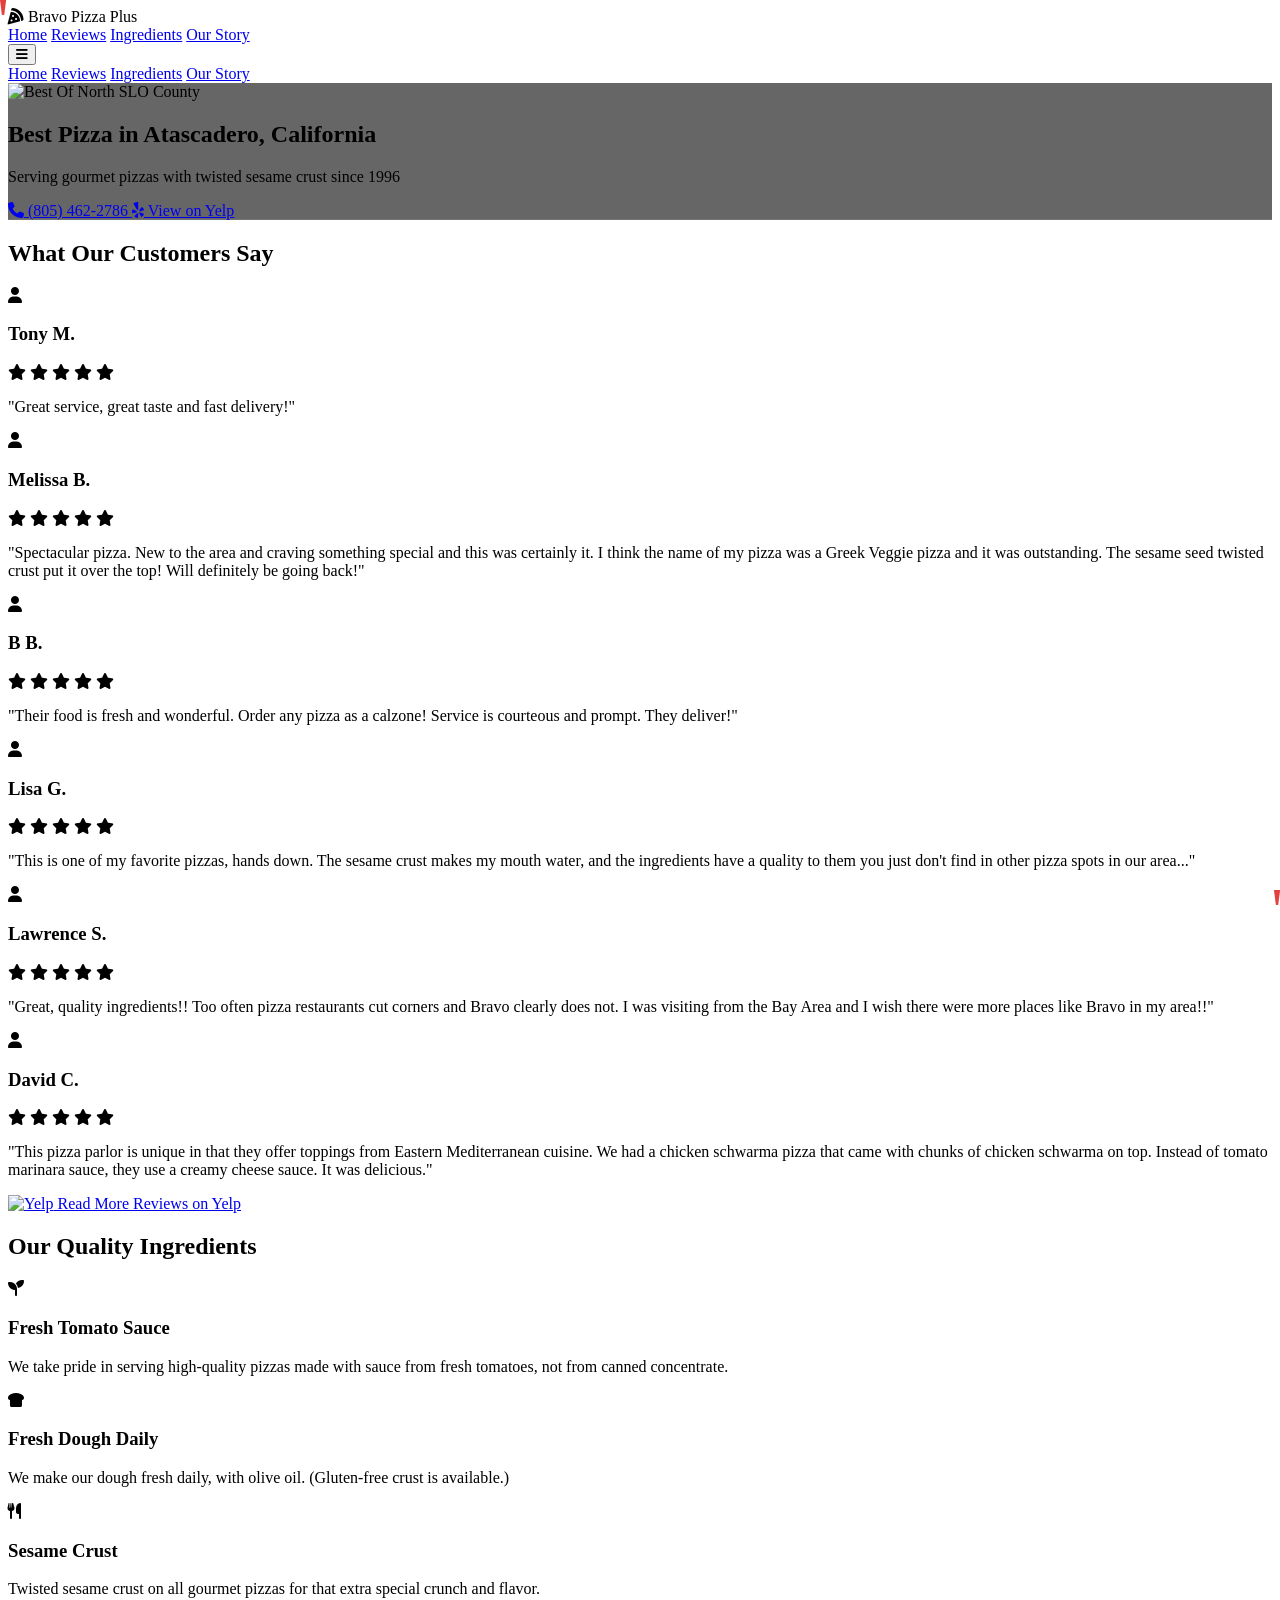
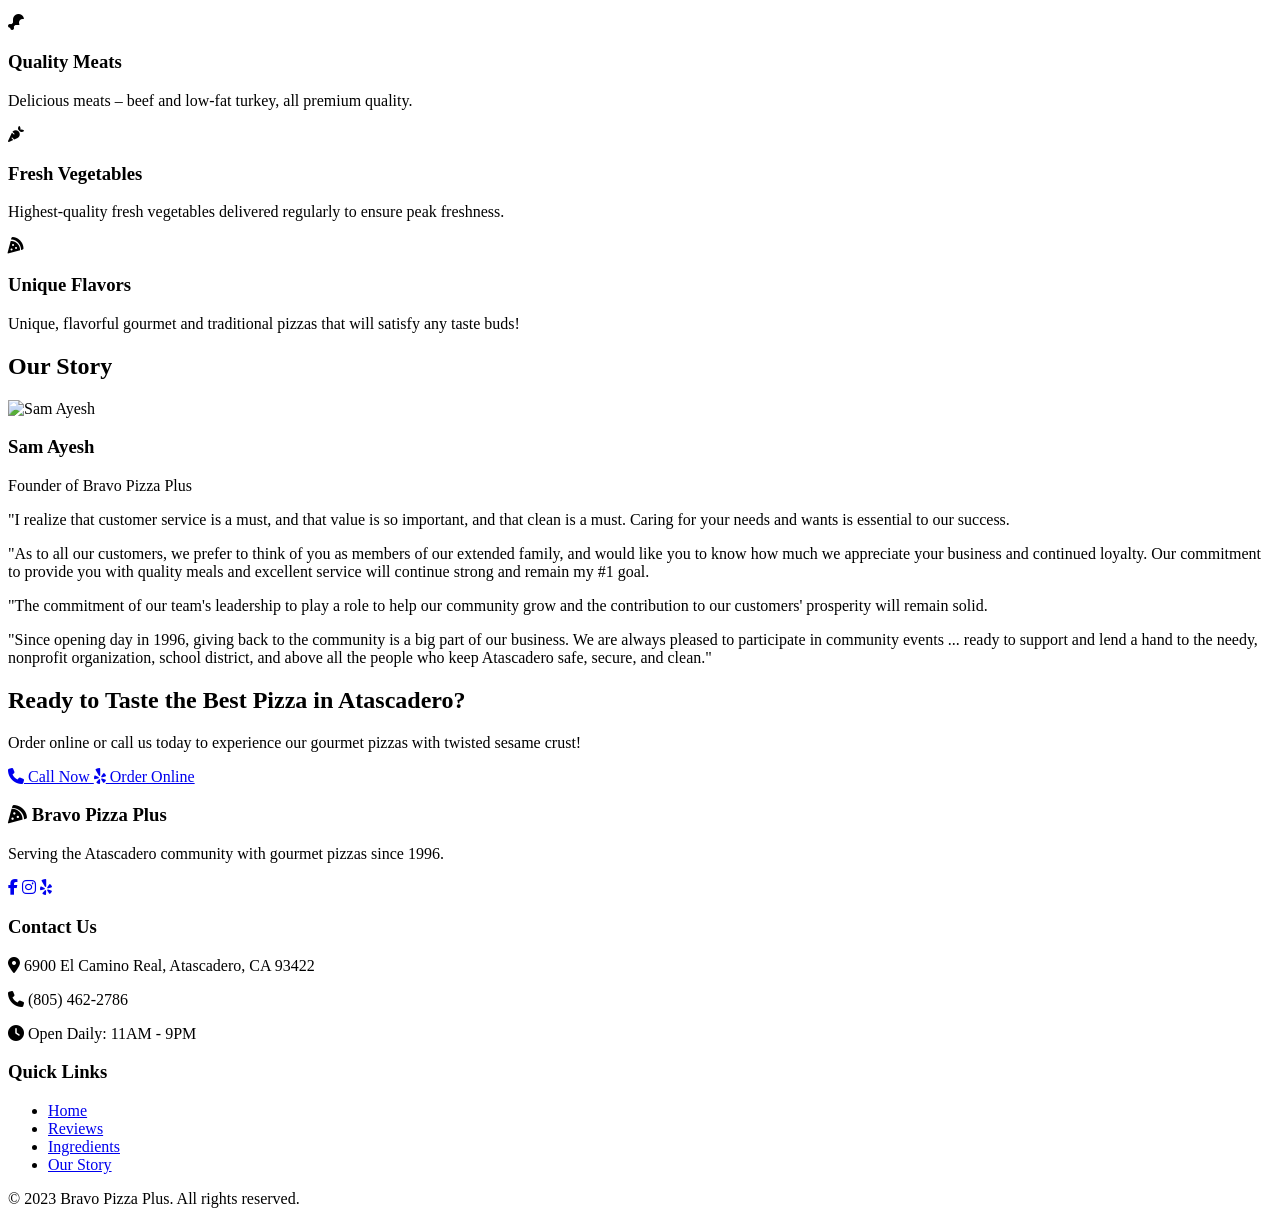
==== index.html @ ff6835bb "initial index.html" ====
<!DOCTYPE html>
<html lang="en">
<head>
  <meta charset="UTF-8">
  <meta name="viewport" content="width=device-width, initial-scale=1.0">
  <title>Bravo Pizza Plus - Best Pizza in Atascadero, CA</title>
  <script src="https://cdn.tailwindcss.com"></script>
  <link rel="stylesheet" href="https://cdnjs.cloudflare.com/ajax/libs/font-awesome/6.4.0/css/all.min.css">
  <style>
    .hero-section {
      background: linear-gradient(rgba(0, 0, 0, 0.6), rgba(0, 0, 0, 0.6)), url('https://images.unsplash.com/photo-1565299624946-b28f40a0ae38?ixlib=rb-4.0.3&ixid=M3wxMjA3fDB8MHxwaG90by1wYWdlfHx8fGVufDB8fHx8fA%3D%3D&auto=format&fit=crop&w=1681&q=80');
      background-size: cover;
      background-position: center;
    }

    .review-card:hover {
      transform: translateY(-5px);
      box-shadow: 0 10px 25px rgba(0, 0, 0, 0.1);
    }

    .ingredient-icon {
      transition: all 0.3s ease;
    }

    .ingredient-icon:hover {
      transform: scale(1.1);
    }

    .founder-quote::before {
      content: '"';
      font-size: 4rem;
      color: #e53e3e;
      position: absolute;
      left: -1rem;
      top: -1rem;
    }

    .founder-quote::after {
      content: '"';
      font-size: 4rem;
      color: #e53e3e;
      position: absolute;
      right: -1rem;
      bottom: -3rem;
    }
  </style>
</head>
<body class="font-sans bg-gray-50">
<!-- Navigation -->
<nav class="bg-red-600 text-white shadow-lg sticky top-0 z-50">
  <div class="container mx-auto px-4 py-3 flex justify-between items-center">
    <div class="flex items-center space-x-2">
      <i class="fas fa-pizza-slice text-2xl"></i>
      <span class="text-xl font-bold">Bravo Pizza Plus</span>
    </div>
    <div class="hidden md:flex space-x-6">
      <a href="#home" class="hover:text-yellow-300 transition">Home</a>
      <a href="#reviews" class="hover:text-yellow-300 transition">Reviews</a>
      <a href="#ingredients" class="hover:text-yellow-300 transition">Ingredients</a>
      <a href="#founder" class="hover:text-yellow-300 transition">Our Story</a>
    </div>
    <button class="md:hidden text-2xl" id="menu-toggle">
      <i class="fas fa-bars"></i>
    </button>
  </div>
  <!-- Mobile menu -->
  <div class="md:hidden hidden bg-red-700 px-4 py-2" id="mobile-menu">
    <a href="#home" class="block py-2 hover:text-yellow-300 transition">Home</a>
    <a href="#reviews" class="block py-2 hover:text-yellow-300 transition">Reviews</a>
    <a href="#ingredients" class="block py-2 hover:text-yellow-300 transition">Ingredients</a>
    <a href="#founder" class="block py-2 hover:text-yellow-300 transition">Our Story</a>
  </div>
</nav>

<!-- Hero Section -->
<section id="home" class="hero-section text-white py-20 md:py-32 flex items-center">
  <div class="container mx-auto px-4 text-center">
    <div class="max-w-4xl mx-auto bg-black bg-opacity-50 p-8 rounded-lg">
      <img src="https://www.bravopizzaplus.com/img/Bravo_Pizza_Adv_2021-03-21_Badges.jpg" alt="Best Of North SLO County" class="mx-auto mb-6 rounded-lg shadow-xl max-w-full h-auto">
      <h1 class="text-4xl md:text-6xl font-bold mb-4">Best Pizza in Atascadero, California</h1>
      <p class="text-xl mb-8">Serving gourmet pizzas with twisted sesame crust since 1996</p>
      <div class="flex flex-col sm:flex-row justify-center gap-4">
        <a href="tel:+18054622786" class="bg-yellow-500 hover:bg-yellow-600 text-black font-bold py-3 px-6 rounded-full transition flex items-center justify-center gap-2">
          <i class="fas fa-phone"></i> (805) 462-2786
        </a>
        <a href="https://www.yelp.com/biz/bravo-pizza-plus-atascadero" target="_blank" class="bg-white hover:bg-gray-200 text-red-600 font-bold py-3 px-6 rounded-full transition flex items-center justify-center gap-2">
          <i class="fab fa-yelp"></i> View on Yelp
        </a>
      </div>
    </div>
  </div>
</section>

<!-- Reviews Section -->
<section id="reviews" class="py-16 bg-white">
  <div class="container mx-auto px-4">
    <h2 class="text-3xl md:text-4xl font-bold text-center mb-12 text-red-600">What Our Customers Say</h2>

    <div class="grid grid-cols-1 md:grid-cols-2 lg:grid-cols-3 gap-8">
      <!-- Review 1 -->
      <div class="review-card bg-gray-50 p-6 rounded-lg shadow-md border-l-4 border-red-500 transition duration-300">
        <div class="flex items-center mb-4">
          <div class="w-12 h-12 rounded-full bg-red-100 flex items-center justify-center text-red-600">
            <i class="fas fa-user text-2xl"></i>
          </div>
          <div class="ml-4">
            <h3 class="font-bold">Tony M.</h3>
            <div class="flex text-yellow-400">
              <i class="fas fa-star"></i>
              <i class="fas fa-star"></i>
              <i class="fas fa-star"></i>
              <i class="fas fa-star"></i>
              <i class="fas fa-star"></i>
            </div>
          </div>
        </div>
        <p class="text-gray-700">"Great service, great taste and fast delivery!"</p>
      </div>

      <!-- Review 2 -->
      <div class="review-card bg-gray-50 p-6 rounded-lg shadow-md border-l-4 border-red-500 transition duration-300">
        <div class="flex items-center mb-4">
          <div class="w-12 h-12 rounded-full bg-red-100 flex items-center justify-center text-red-600">
            <i class="fas fa-user text-2xl"></i>
          </div>
          <div class="ml-4">
            <h3 class="font-bold">Melissa B.</h3>
            <div class="flex text-yellow-400">
              <i class="fas fa-star"></i>
              <i class="fas fa-star"></i>
              <i class="fas fa-star"></i>
              <i class="fas fa-star"></i>
              <i class="fas fa-star"></i>
            </div>
          </div>
        </div>
        <p class="text-gray-700">"Spectacular pizza. New to the area and craving something special and this was certainly it. I think the name of my pizza was a Greek Veggie pizza and it was outstanding. The sesame seed twisted crust put it over the top! Will definitely be going back!"</p>
      </div>

      <!-- Review 3 -->
      <div class="review-card bg-gray-50 p-6 rounded-lg shadow-md border-l-4 border-red-500 transition duration-300">
        <div class="flex items-center mb-4">
          <div class="w-12 h-12 rounded-full bg-red-100 flex items-center justify-center text-red-600">
            <i class="fas fa-user text-2xl"></i>
          </div>
          <div class="ml-4">
            <h3 class="font-bold">B B.</h3>
            <div class="flex text-yellow-400">
              <i class="fas fa-star"></i>
              <i class="fas fa-star"></i>
              <i class="fas fa-star"></i>
              <i class="fas fa-star"></i>
              <i class="fas fa-star"></i>
            </div>
          </div>
        </div>
        <p class="text-gray-700">"Their food is fresh and wonderful. Order any pizza as a calzone! Service is courteous and prompt. They deliver!"</p>
      </div>

      <!-- Review 4 -->
      <div class="review-card bg-gray-50 p-6 rounded-lg shadow-md border-l-4 border-red-500 transition duration-300">
        <div class="flex items-center mb-4">
          <div class="w-12 h-12 rounded-full bg-red-100 flex items-center justify-center text-red-600">
            <i class="fas fa-user text-2xl"></i>
          </div>
          <div class="ml-4">
            <h3 class="font-bold">Lisa G.</h3>
            <div class="flex text-yellow-400">
              <i class="fas fa-star"></i>
              <i class="fas fa-star"></i>
              <i class="fas fa-star"></i>
              <i class="fas fa-star"></i>
              <i class="fas fa-star"></i>
            </div>
          </div>
        </div>
        <p class="text-gray-700">"This is one of my favorite pizzas, hands down. The sesame crust makes my mouth water, and the ingredients have a quality to them you just don't find in other pizza spots in our area..."</p>
      </div>

      <!-- Review 5 -->
      <div class="review-card bg-gray-50 p-6 rounded-lg shadow-md border-l-4 border-red-500 transition duration-300">
        <div class="flex items-center mb-4">
          <div class="w-12 h-12 rounded-full bg-red-100 flex items-center justify-center text-red-600">
            <i class="fas fa-user text-2xl"></i>
          </div>
          <div class="ml-4">
            <h3 class="font-bold">Lawrence S.</h3>
            <div class="flex text-yellow-400">
              <i class="fas fa-star"></i>
              <i class="fas fa-star"></i>
              <i class="fas fa-star"></i>
              <i class="fas fa-star"></i>
              <i class="fas fa-star"></i>
            </div>
          </div>
        </div>
        <p class="text-gray-700">"Great, quality ingredients!! Too often pizza restaurants cut corners and Bravo clearly does not. I was visiting from the Bay Area and I wish there were more places like Bravo in my area!!"</p>
      </div>

      <!-- Review 6 -->
      <div class="review-card bg-gray-50 p-6 rounded-lg shadow-md border-l-4 border-red-500 transition duration-300">
        <div class="flex items-center mb-4">
          <div class="w-12 h-12 rounded-full bg-red-100 flex items-center justify-center text-red-600">
            <i class="fas fa-user text-2xl"></i>
          </div>
          <div class="ml-4">
            <h3 class="font-bold">David C.</h3>
            <div class="flex text-yellow-400">
              <i class="fas fa-star"></i>
              <i class="fas fa-star"></i>
              <i class="fas fa-star"></i>
              <i class="fas fa-star"></i>
              <i class="fas fa-star"></i>
            </div>
          </div>
        </div>
        <p class="text-gray-700">"This pizza parlor is unique in that they offer toppings from Eastern Mediterranean cuisine. We had a chicken schwarma pizza that came with chunks of chicken schwarma on top. Instead of tomato marinara sauce, they use a creamy cheese sauce. It was delicious."</p>
      </div>
    </div>

    <div class="text-center mt-12">
      <a href="https://www.yelp.com/biz/bravo-pizza-plus-atascadero" target="_blank" class="inline-block bg-red-600 hover:bg-red-700 text-white font-bold py-3 px-8 rounded-full transition flex items-center gap-2 mx-auto">
        <img src="https://www.bravopizzaplus.com/img/icons/yelp.100.png" alt="Yelp" class="h-6">
        Read More Reviews on Yelp
      </a>
    </div>
  </div>
</section>

<!-- Ingredients Section -->
<section id="ingredients" class="py-16 bg-red-50">
  <div class="container mx-auto px-4">
    <h2 class="text-3xl md:text-4xl font-bold text-center mb-12 text-red-600">Our Quality Ingredients</h2>

    <div class="grid grid-cols-1 sm:grid-cols-2 lg:grid-cols-3 gap-8">
      <!-- Ingredient 1 -->
      <div class="bg-white p-6 rounded-lg shadow-md text-center">
        <div class="ingredient-icon w-20 h-20 bg-red-100 rounded-full flex items-center justify-center text-red-600 text-3xl mx-auto mb-4">
          <i class="fas fa-seedling"></i>
        </div>
        <h3 class="text-xl font-bold mb-2">Fresh Tomato Sauce</h3>
        <p class="text-gray-700">We take pride in serving high-quality pizzas made with sauce from fresh tomatoes, not from canned concentrate.</p>
      </div>

      <!-- Ingredient 2 -->
      <div class="bg-white p-6 rounded-lg shadow-md text-center">
        <div class="ingredient-icon w-20 h-20 bg-red-100 rounded-full flex items-center justify-center text-red-600 text-3xl mx-auto mb-4">
          <i class="fas fa-bread-slice"></i>
        </div>
        <h3 class="text-xl font-bold mb-2">Fresh Dough Daily</h3>
        <p class="text-gray-700">We make our dough fresh daily, with olive oil. (Gluten-free crust is available.)</p>
      </div>

      <!-- Ingredient 3 -->
      <div class="bg-white p-6 rounded-lg shadow-md text-center">
        <div class="ingredient-icon w-20 h-20 bg-red-100 rounded-full flex items-center justify-center text-red-600 text-3xl mx-auto mb-4">
          <i class="fas fa-utensils"></i>
        </div>
        <h3 class="text-xl font-bold mb-2">Sesame Crust</h3>
        <p class="text-gray-700">Twisted sesame crust on all gourmet pizzas for that extra special crunch and flavor.</p>
      </div>

      <!-- Ingredient 4 -->
      <div class="bg-white p-6 rounded-lg shadow-md text-center">
        <div class="ingredient-icon w-20 h-20 bg-red-100 rounded-full flex items-center justify-center text-red-600 text-3xl mx-auto mb-4">
          <i class="fas fa-drumstick-bite"></i>
        </div>
        <h3 class="text-xl font-bold mb-2">Quality Meats</h3>
        <p class="text-gray-700">Delicious meats – beef and low-fat turkey, all premium quality.</p>
      </div>

      <!-- Ingredient 5 -->
      <div class="bg-white p-6 rounded-lg shadow-md text-center">
        <div class="ingredient-icon w-20 h-20 bg-red-100 rounded-full flex items-center justify-center text-red-600 text-3xl mx-auto mb-4">
          <i class="fas fa-carrot"></i>
        </div>
        <h3 class="text-xl font-bold mb-2">Fresh Vegetables</h3>
        <p class="text-gray-700">Highest-quality fresh vegetables delivered regularly to ensure peak freshness.</p>
      </div>

      <!-- Ingredient 6 -->
      <div class="bg-white p-6 rounded-lg shadow-md text-center">
        <div class="ingredient-icon w-20 h-20 bg-red-100 rounded-full flex items-center justify-center text-red-600 text-3xl mx-auto mb-4">
          <i class="fas fa-pizza-slice"></i>
        </div>
        <h3 class="text-xl font-bold mb-2">Unique Flavors</h3>
        <p class="text-gray-700">Unique, flavorful gourmet and traditional pizzas that will satisfy any taste buds!</p>
      </div>
    </div>
  </div>
</section>

<!-- Founder's Message -->
<section id="founder" class="py-16 bg-white">
  <div class="container mx-auto px-4">
    <div class="max-w-4xl mx-auto">
      <h2 class="text-3xl md:text-4xl font-bold text-center mb-12 text-red-600">Our Story</h2>

      <div class="relative bg-gray-50 p-8 md:p-12 rounded-lg shadow-md founder-quote">
        <div class="text-center mb-8">
          <img src="https://images.unsplash.com/photo-1556910639-9c1d2b4a7a73?ixlib=rb-4.0.3&ixid=M3wxMjA3fDB8MHxwaG90by1wYWdlfHx8fGVufDB8fHx8fA%3D%3D&auto=format&fit=crop&w=774&q=80" alt="Sam Ayesh" class="w-32 h-32 rounded-full mx-auto border-4 border-red-500 object-cover">
          <h3 class="text-2xl font-bold mt-4">Sam Ayesh</h3>
          <p class="text-gray-600">Founder of Bravo Pizza Plus</p>
        </div>

        <p class="text-gray-700 mb-4 italic">"I realize that <span class="font-bold">customer service</span> is a must, and that <span class="font-bold">value</span> is so important, and that <span class="font-bold">clean</span> is a must. Caring for your needs and wants is essential to our success.</p>

        <p class="text-gray-700 mb-4 italic">"As to all our customers, we prefer to think of you as members of our extended family, and would like you to know how much we appreciate your business and continued loyalty. Our commitment to provide you with quality meals and excellent service will continue strong and remain my #1 goal.</p>

        <p class="text-gray-700 mb-4 italic">"The commitment of our team's leadership to play a role to help our community grow and the contribution to our customers' prosperity will remain solid.</p>

        <p class="text-gray-700 italic">"Since opening day in 1996, giving back to the community is a big part of our business. We are always pleased to participate in community events ... ready to support and lend a hand to the needy, nonprofit organization, school district, and above all the people who keep Atascadero safe, secure, and clean."</p>
      </div>
    </div>
  </div>
</section>

<!-- Call to Action -->
<section class="py-12 bg-red-600 text-white">
  <div class="container mx-auto px-4 text-center">
    <h2 class="text-3xl md:text-4xl font-bold mb-6">Ready to Taste the Best Pizza in Atascadero?</h2>
    <p class="text-xl mb-8 max-w-2xl mx-auto">Order online or call us today to experience our gourmet pizzas with twisted sesame crust!</p>
    <div class="flex flex-col sm:flex-row justify-center gap-4">
      <a href="tel:+18054622786" class="bg-white hover:bg-gray-100 text-red-600 font-bold py-3 px-8 rounded-full transition flex items-center justify-center gap-2">
        <i class="fas fa-phone"></i> Call Now
      </a>
      <a href="https://www.yelp.com/biz/bravo-pizza-plus-atascadero" target="_blank" class="bg-black hover:bg-gray-800 text-white font-bold py-3 px-8 rounded-full transition flex items-center justify-center gap-2">
        <i class="fab fa-yelp"></i> Order Online
      </a>
    </div>
  </div>
</section>

<!-- Footer -->
<footer class="bg-gray-900 text-white py-12">
  <div class="container mx-auto px-4">
    <div class="grid grid-cols-1 md:grid-cols-3 gap-8">
      <div>
        <h3 class="text-xl font-bold mb-4 flex items-center">
          <i class="fas fa-pizza-slice mr-2"></i> Bravo Pizza Plus
        </h3>
        <p class="mb-4">Serving the Atascadero community with gourmet pizzas since 1996.</p>
        <div class="flex space-x-4">
          <a href="#" class="text-white hover:text-yellow-300 transition"><i class="fab fa-facebook-f"></i></a>
          <a href="#" class="text-white hover:text-yellow-300 transition"><i class="fab fa-instagram"></i></a>
          <a href="https://www.yelp.com/biz/bravo-pizza-plus-atascadero" target="_blank" class="text-white hover:text-yellow-300 transition"><i class="fab fa-yelp"></i></a>
        </div>
      </div>

      <div>
        <h3 class="text-xl font-bold mb-4">Contact Us</h3>
        <p class="mb-2"><i class="fas fa-map-marker-alt mr-2"></i> 6900 El Camino Real, Atascadero, CA 93422</p>
        <p class="mb-2"><i class="fas fa-phone mr-2"></i> (805) 462-2786</p>
        <p><i class="fas fa-clock mr-2"></i> Open Daily: 11AM - 9PM</p>
      </div>

      <div>
        <h3 class="text-xl font-bold mb-4">Quick Links</h3>
        <ul class="space-y-2">
          <li><a href="#home" class="hover:text-yellow-300 transition">Home</a></li>
          <li><a href="#reviews" class="hover:text-yellow-300 transition">Reviews</a></li>
          <li><a href="#ingredients" class="hover:text-yellow-300 transition">Ingredients</a></li>
          <li><a href="#founder" class="hover:text-yellow-300 transition">Our Story</a></li>
        </ul>
      </div>
    </div>

    <div class="border-t border-gray-800 mt-8 pt-8 text-center text-gray-400">
      <p>&copy; 2023 Bravo Pizza Plus. All rights reserved.</p>
    </div>
  </div>
</footer>

<script>
  // Mobile menu toggle
  document.getElementById('menu-toggle').addEventListener('click', function() {
    const menu = document.getElementById('mobile-menu');
    menu.classList.toggle('hidden');
  });

  // Smooth scrolling for anchor links
  document.querySelectorAll('a[href^="#"]').forEach(anchor => {
    anchor.addEventListener('click', function (e) {
      e.preventDefault();

      const targetId = this.getAttribute('href');
      const targetElement = document.querySelector(targetId);

      if (targetElement) {
        window.scrollTo({
          top: targetElement.offsetTop - 80,
          behavior: 'smooth'
        });

        // Close mobile menu if open
        const mobileMenu = document.getElementById('mobile-menu');
        if (!mobileMenu.classList.contains('hidden')) {
          mobileMenu.classList.add('hidden');
        }
      }
    });
  });
</script>
</body>
</html>
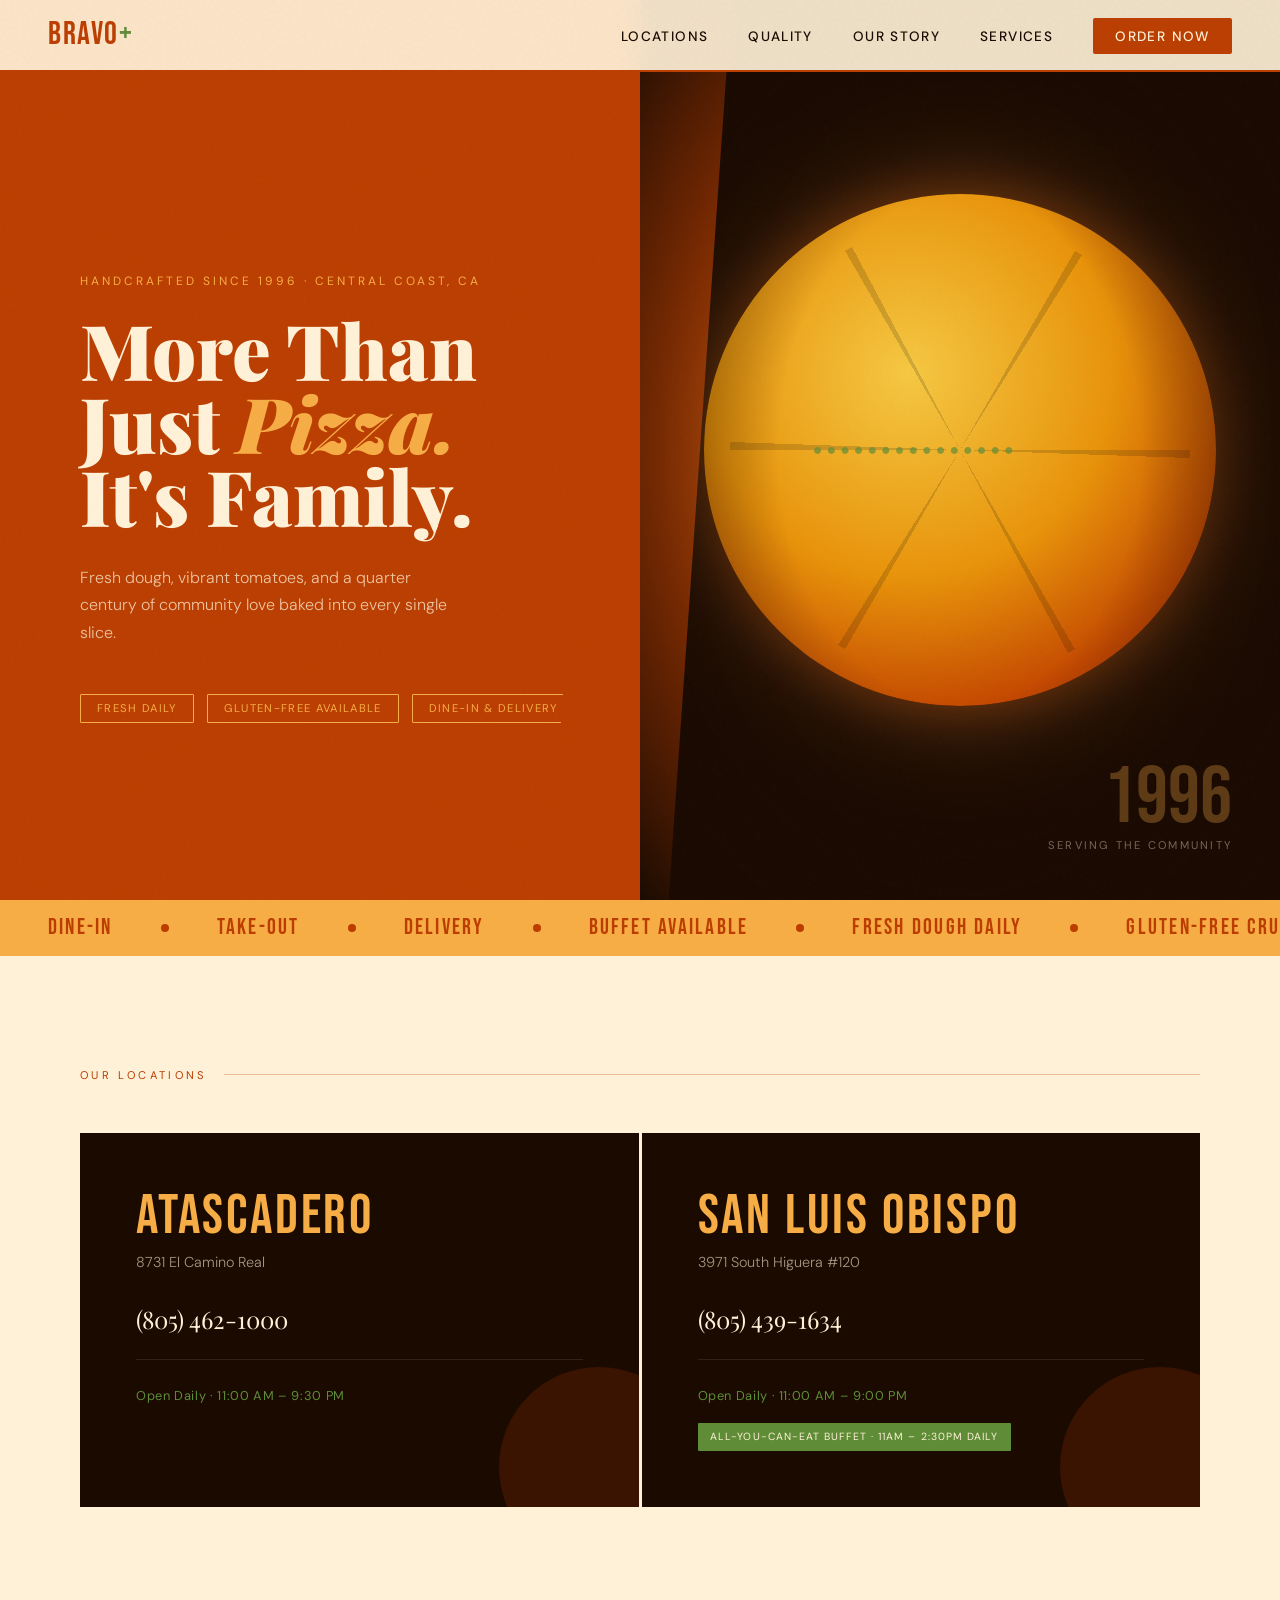
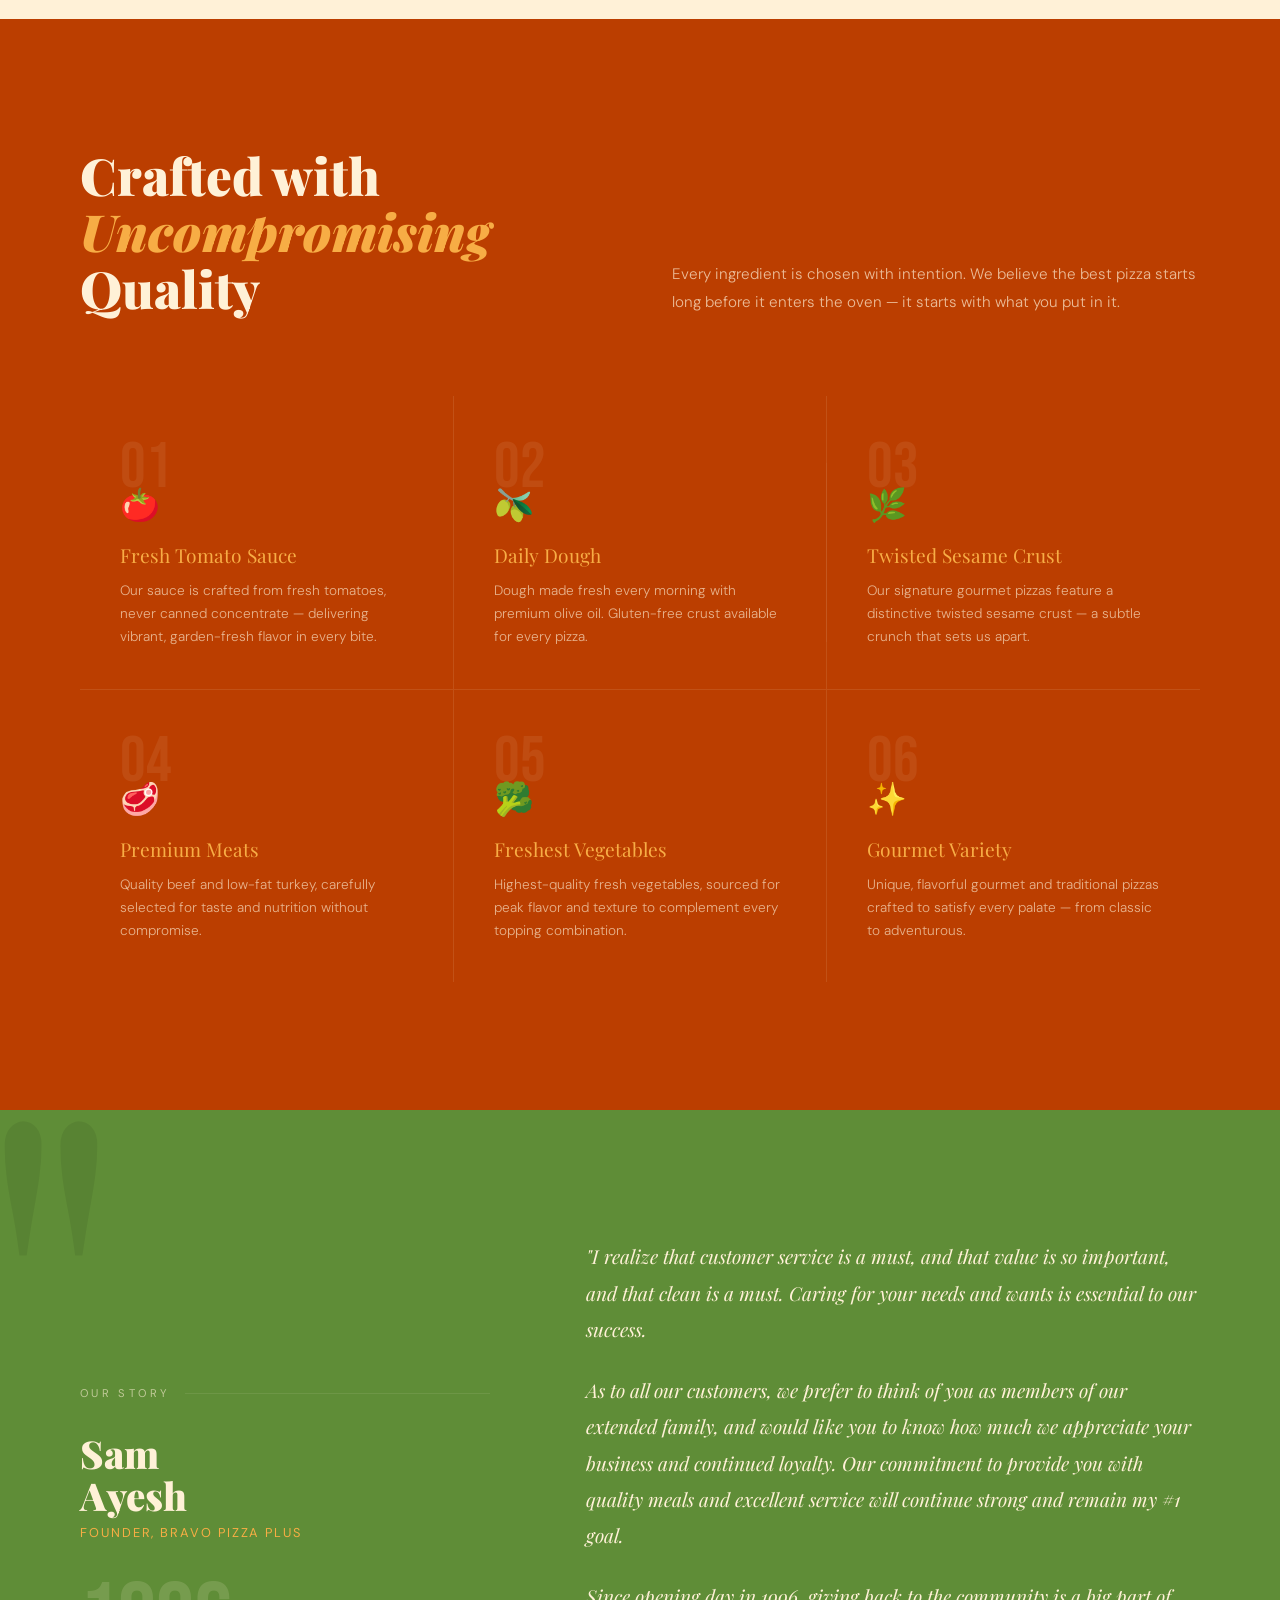
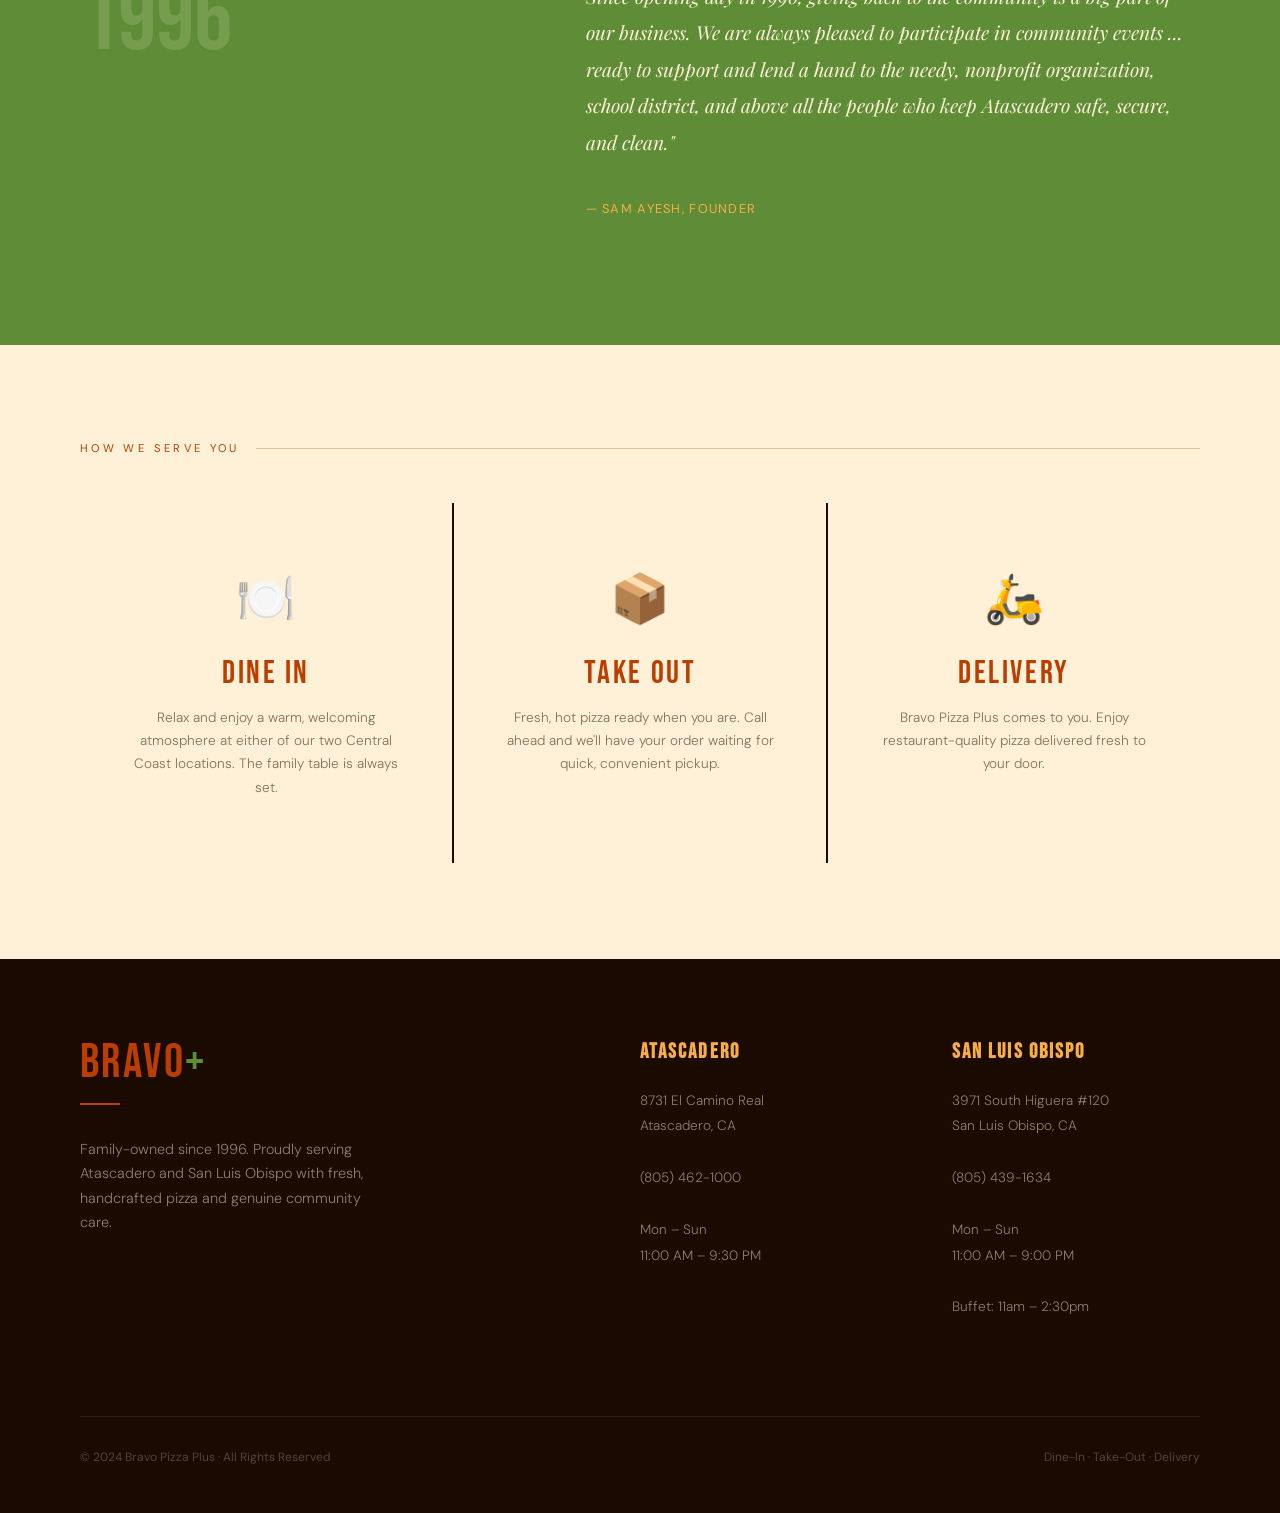
==== commit 98023a67: "New concepts" ====
--- a/index.html
+++ b/index.html
@@ -1,405 +1,1037 @@
 <!DOCTYPE html>
 <html lang="en">
 <head>
-  <meta charset="UTF-8">
-  <meta name="viewport" content="width=device-width, initial-scale=1.0">
-  <title>Bravo Pizza Plus - Best Pizza in Atascadero, CA</title>
-  <script src="https://cdn.tailwindcss.com"></script>
-  <link rel="stylesheet" href="https://cdnjs.cloudflare.com/ajax/libs/font-awesome/6.4.0/css/all.min.css">
-  <style>
-    .hero-section {
-      background: linear-gradient(rgba(0, 0, 0, 0.6), rgba(0, 0, 0, 0.6)), url('https://images.unsplash.com/photo-1565299624946-b28f40a0ae38?ixlib=rb-4.0.3&ixid=M3wxMjA3fDB8MHxwaG90by1wYWdlfHx8fGVufDB8fHx8fA%3D%3D&auto=format&fit=crop&w=1681&q=80');
-      background-size: cover;
-      background-position: center;
-    }
-
-    .review-card:hover {
-      transform: translateY(-5px);
-      box-shadow: 0 10px 25px rgba(0, 0, 0, 0.1);
-    }
-
-    .ingredient-icon {
-      transition: all 0.3s ease;
-    }
-
-    .ingredient-icon:hover {
-      transform: scale(1.1);
-    }
-
-    .founder-quote::before {
-      content: '"';
-      font-size: 4rem;
-      color: #e53e3e;
-      position: absolute;
-      left: -1rem;
-      top: -1rem;
-    }
-
-    .founder-quote::after {
-      content: '"';
-      font-size: 4rem;
-      color: #e53e3e;
-      position: absolute;
-      right: -1rem;
-      bottom: -3rem;
-    }
-  </style>
+    <meta charset="UTF-8">
+    <meta name="viewport" content="width=device-width, initial-scale=1.0">
+    <title>Bravo Pizza Plus</title>
+    <link href="https://fonts.googleapis.com/css2?family=Playfair+Display:ital,wght@0,400;0,700;0,900;1,400;1,700&family=Bebas+Neue&family=DM+Sans:ital,wght@0,300;0,400;0,500;1,300&display=swap" rel="stylesheet">
+    <style>
+        :root {
+            --rock: #BB3E00;
+            --orange: #F7AD45;
+            --cream: #FFF1D7;
+            --green: #5F8D37;
+            --dark: #1a0a00;
+        }
+
+
+        *, *::before, *::after { margin: 0; padding: 0; box-sizing: border-box; }
+
+
+        html { scroll-behavior: smooth; }
+
+
+        body {
+            background: var(--cream);
+            color: var(--dark);
+            font-family: 'DM Sans', sans-serif;
+            overflow-x: hidden;
+        }
+
+
+        /* ─── NOISE OVERLAY ─── */
+        body::before {
+            content: '';
+            position: fixed;
+            inset: 0;
+            background-image: url("data:image/svg+xml,%3Csvg viewBox='0 0 256 256' xmlns='http://www.w3.org/2000/svg'%3E%3Cfilter id='noise'%3E%3CfeTurbulence type='fractalNoise' baseFrequency='0.9' numOctaves='4' stitchTiles='stitch'/%3E%3C/filter%3E%3Crect width='100%25' height='100%25' filter='url(%23noise)' opacity='0.04'/%3E%3C/svg%3E");
+            pointer-events: none;
+            z-index: 9999;
+            opacity: 0.5;
+        }
+
+
+        /* ─── NAV ─── */
+        nav {
+            position: fixed;
+            top: 0; left: 0; right: 0;
+            z-index: 100;
+            display: flex;
+            align-items: center;
+            justify-content: space-between;
+            padding: 1.2rem 3rem;
+            background: rgba(255,241,215,0.92);
+            backdrop-filter: blur(12px);
+            border-bottom: 2px solid var(--rock);
+        }
+
+
+        .nav-logo {
+            font-family: 'Bebas Neue', cursive;
+            font-size: 2rem;
+            color: var(--rock);
+            letter-spacing: 0.05em;
+            line-height: 1;
+        }
+        .nav-logo span { color: var(--green); }
+
+
+        nav ul {
+            list-style: none;
+            display: flex;
+            gap: 2.5rem;
+            align-items: center;
+        }
+
+
+        nav ul a {
+            text-decoration: none;
+            font-family: 'DM Sans', sans-serif;
+            font-weight: 500;
+            font-size: 0.85rem;
+            letter-spacing: 0.1em;
+            text-transform: uppercase;
+            color: var(--dark);
+            transition: color 0.2s;
+        }
+        nav ul a:hover { color: var(--rock); }
+
+
+        .nav-cta {
+            background: var(--rock);
+            color: var(--cream) !important;
+            padding: 0.6rem 1.4rem;
+            border-radius: 2px;
+            transition: background 0.2s !important;
+        }
+        .nav-cta:hover { background: var(--green) !important; color: var(--cream) !important; }
+
+
+        /* ─── HERO ─── */
+        .hero {
+            min-height: 100vh;
+            display: grid;
+            grid-template-columns: 1fr 1fr;
+            position: relative;
+            overflow: hidden;
+        }
+
+
+        .hero-left {
+            background: var(--rock);
+            display: flex;
+            flex-direction: column;
+            justify-content: center;
+            padding: 10rem 4rem 4rem 5rem;
+            position: relative;
+            z-index: 1;
+        }
+
+
+        .hero-left::after {
+            content: '';
+            position: absolute;
+            right: -60px;
+            top: 0; bottom: 0;
+            width: 120px;
+            background: var(--rock);
+            transform: skewX(-4deg);
+            z-index: 2;
+        }
+
+
+        .hero-eyebrow {
+            font-family: 'DM Sans', sans-serif;
+            font-size: 0.75rem;
+            letter-spacing: 0.25em;
+            text-transform: uppercase;
+            color: var(--orange);
+            margin-bottom: 1.5rem;
+            animation: fadeUp 0.8s 0.2s both;
+        }
+
+
+        .hero-title {
+            font-family: 'Playfair Display', serif;
+            font-size: clamp(3.5rem, 6vw, 6rem);
+            font-weight: 900;
+            color: var(--cream);
+            line-height: 0.95;
+            margin-bottom: 2rem;
+            animation: fadeUp 0.8s 0.4s both;
+        }
+
+
+        .hero-title em {
+            font-style: italic;
+            color: var(--orange);
+        }
+
+
+        .hero-subtitle {
+            font-size: 1rem;
+            color: rgba(255,241,215,0.75);
+            line-height: 1.7;
+            max-width: 380px;
+            margin-bottom: 3rem;
+            font-weight: 300;
+            animation: fadeUp 0.8s 0.6s both;
+        }
+
+
+        .hero-badges {
+            display: flex;
+            gap: 0.8rem;
+            flex-wrap: wrap;
+            animation: fadeUp 0.8s 0.8s both;
+        }
+
+
+        .badge {
+            border: 1.5px solid var(--orange);
+            color: var(--orange);
+            padding: 0.4rem 1rem;
+            font-size: 0.7rem;
+            letter-spacing: 0.12em;
+            text-transform: uppercase;
+            border-radius: 1px;
+        }
+
+
+        .hero-right {
+            background: var(--dark);
+            position: relative;
+            display: flex;
+            align-items: center;
+            justify-content: center;
+            overflow: hidden;
+        }
+
+
+        /* Giant pizza graphic */
+        .pizza-graphic {
+            width: min(520px, 80%);
+            aspect-ratio: 1;
+            border-radius: 50%;
+            background: radial-gradient(circle at 40% 35%, #f5c842 0%, #e8930a 45%, #c44800 75%, #8b2800 100%);
+            position: relative;
+            box-shadow: 0 0 120px rgba(247,173,69,0.3), 0 0 60px rgba(187,62,0,0.4);
+            animation: slowSpin 30s linear infinite;
+            z-index: 1;
+        }
+
+
+        @keyframes slowSpin { to { transform: rotate(360deg); } }
+
+
+        /* Pizza slices overlay effect */
+        .pizza-graphic::before {
+            content: '';
+            position: absolute;
+            inset: 5%;
+            border-radius: 50%;
+            background:
+                    conic-gradient(
+                            transparent 0deg 30deg,
+                            rgba(0,0,0,0.15) 30deg 32deg,
+                            transparent 32deg 90deg,
+                            rgba(0,0,0,0.15) 90deg 92deg,
+                            transparent 92deg 150deg,
+                            rgba(0,0,0,0.15) 150deg 152deg,
+                            transparent 152deg 210deg,
+                            rgba(0,0,0,0.15) 210deg 212deg,
+                            transparent 212deg 270deg,
+                            rgba(0,0,0,0.15) 270deg 272deg,
+                            transparent 272deg 330deg,
+                            rgba(0,0,0,0.15) 330deg 332deg,
+                            transparent 332deg 360deg
+                    );
+        }
+
+
+        /* Toppings dots */
+        .pizza-graphic::after {
+            content: '●   ●     ●  ●    ●      ●   ●  ●     ●    ●  ●   ●      ●  ●    ●';
+            position: absolute;
+            inset: 15%;
+            border-radius: 50%;
+            color: rgba(95,141,55,0.7);
+            font-size: 1rem;
+            word-break: break-all;
+            overflow: hidden;
+            line-height: 1.4;
+            display: flex;
+            align-items: center;
+            flex-wrap: wrap;
+            padding: 2rem;
+        }
+
+
+        .hero-right-overlay {
+            position: absolute;
+            inset: 0;
+            background: radial-gradient(ellipse at center, transparent 40%, var(--dark) 100%);
+            z-index: 2;
+        }
+
+
+        .since-badge {
+            position: absolute;
+            bottom: 3rem;
+            right: 3rem;
+            z-index: 3;
+            text-align: right;
+            animation: fadeUp 0.8s 1s both;
+        }
+
+
+        .since-badge .year {
+            font-family: 'Bebas Neue', cursive;
+            font-size: 5rem;
+            color: var(--orange);
+            line-height: 1;
+            opacity: 0.3;
+        }
+
+
+        .since-badge .label {
+            font-size: 0.7rem;
+            letter-spacing: 0.2em;
+            text-transform: uppercase;
+            color: rgba(255,241,215,0.4);
+        }
+
+
+        /* ─── MARQUEE STRIP ─── */
+        .marquee-strip {
+            background: var(--orange);
+            padding: 0.9rem 0;
+            overflow: hidden;
+            position: relative;
+        }
+
+
+        .marquee-inner {
+            display: flex;
+            gap: 0;
+            animation: marquee 20s linear infinite;
+            width: max-content;
+        }
+
+
+        .marquee-item {
+            font-family: 'Bebas Neue', cursive;
+            font-size: 1.4rem;
+            letter-spacing: 0.1em;
+            color: var(--rock);
+            padding: 0 3rem;
+            white-space: nowrap;
+            display: flex;
+            align-items: center;
+            gap: 3rem;
+        }
+
+
+        .marquee-dot {
+            width: 8px;
+            height: 8px;
+            border-radius: 50%;
+            background: var(--rock);
+            display: inline-block;
+        }
+
+
+        @keyframes marquee { to { transform: translateX(-50%); } }
+
+
+        /* ─── LOCATIONS ─── */
+        .locations {
+            background: var(--cream);
+            padding: 7rem 5rem;
+            display: grid;
+            grid-template-columns: 1fr 1fr;
+            gap: 3px;
+        }
+
+
+        .section-label {
+            grid-column: 1/-1;
+            font-size: 0.7rem;
+            letter-spacing: 0.3em;
+            text-transform: uppercase;
+            color: var(--rock);
+            margin-bottom: 3rem;
+            display: flex;
+            align-items: center;
+            gap: 1rem;
+        }
+
+
+        .section-label::after {
+            content: '';
+            flex: 1;
+            height: 1px;
+            background: var(--rock);
+            opacity: 0.3;
+        }
+
+
+        .location-card {
+            background: var(--dark);
+            color: var(--cream);
+            padding: 3.5rem;
+            position: relative;
+            overflow: hidden;
+            cursor: pointer;
+            transition: transform 0.3s;
+        }
+
+
+        .location-card:hover { transform: scale(1.01); }
+
+
+        .location-card::before {
+            content: '';
+            position: absolute;
+            bottom: -60px; right: -60px;
+            width: 200px; height: 200px;
+            border-radius: 50%;
+            background: var(--rock);
+            opacity: 0.2;
+            transition: transform 0.4s;
+        }
+        .location-card:hover::before { transform: scale(1.5); }
+
+
+        .location-city {
+            font-family: 'Bebas Neue', cursive;
+            font-size: 3.5rem;
+            letter-spacing: 0.05em;
+            color: var(--orange);
+            line-height: 1;
+            margin-bottom: 0.5rem;
+        }
+
+
+        .location-address {
+            font-size: 0.9rem;
+            color: rgba(255,241,215,0.6);
+            margin-bottom: 2rem;
+            font-weight: 300;
+        }
+
+
+        .location-phone {
+            font-family: 'Playfair Display', serif;
+            font-size: 1.5rem;
+            color: var(--cream);
+            margin-bottom: 1.5rem;
+        }
+
+
+        .location-hours {
+            font-size: 0.8rem;
+            color: var(--green);
+            letter-spacing: 0.05em;
+            line-height: 1.8;
+            border-top: 1px solid rgba(255,241,215,0.1);
+            padding-top: 1.5rem;
+        }
+
+
+        .location-special {
+            display: inline-block;
+            background: var(--green);
+            color: var(--cream);
+            font-size: 0.65rem;
+            letter-spacing: 0.1em;
+            text-transform: uppercase;
+            padding: 0.3rem 0.8rem;
+            margin-top: 1rem;
+            border-radius: 1px;
+        }
+
+
+        /* ─── INGREDIENTS SECTION ─── */
+        .ingredients {
+            background: var(--rock);
+            padding: 8rem 5rem;
+            position: relative;
+            overflow: hidden;
+        }
+
+
+        .ingredients::before {
+            content: 'FRESH';
+            position: absolute;
+            font-family: 'Bebas Neue', cursive;
+            font-size: 20vw;
+            color: rgba(255,255,255,0.04);
+            top: 50%; left: 50%;
+            transform: translate(-50%,-50%);
+            pointer-events: none;
+            letter-spacing: 0.1em;
+        }
+
+
+        .ingredients-header {
+            display: grid;
+            grid-template-columns: 1fr 1fr;
+            gap: 4rem;
+            margin-bottom: 5rem;
+        }
+
+
+        .ingredients h2 {
+            font-family: 'Playfair Display', serif;
+            font-size: clamp(2.5rem, 4vw, 4rem);
+            font-weight: 900;
+            color: var(--cream);
+            line-height: 1.1;
+        }
+
+
+        .ingredients h2 em {
+            font-style: italic;
+            color: var(--orange);
+        }
+
+
+        .ingredients-intro {
+            color: rgba(255,241,215,0.7);
+            font-weight: 300;
+            line-height: 1.8;
+            font-size: 0.95rem;
+            align-self: end;
+        }
+
+
+        .ingredients-grid {
+            display: grid;
+            grid-template-columns: repeat(3, 1fr);
+            gap: 1px;
+            background: rgba(255,241,215,0.1);
+        }
+
+
+        .ingredient-item {
+            background: var(--rock);
+            padding: 2.5rem;
+            position: relative;
+            transition: background 0.3s;
+        }
+        .ingredient-item:hover { background: #cc4500; }
+
+
+        .ingredient-number {
+            font-family: 'Bebas Neue', cursive;
+            font-size: 4rem;
+            color: rgba(255,241,215,0.08);
+            line-height: 1;
+            margin-bottom: -1rem;
+        }
+
+
+        .ingredient-icon {
+            font-size: 2rem;
+            margin-bottom: 1rem;
+        }
+
+
+        .ingredient-title {
+            font-family: 'Playfair Display', serif;
+            font-size: 1.2rem;
+            color: var(--orange);
+            margin-bottom: 0.7rem;
+        }
+
+
+        .ingredient-desc {
+            font-size: 0.85rem;
+            color: rgba(255,241,215,0.65);
+            line-height: 1.7;
+            font-weight: 300;
+        }
+
+
+        /* ─── FOUNDER ─── */
+        .founder {
+            background: var(--green);
+            padding: 8rem 5rem;
+            display: grid;
+            grid-template-columns: 1fr 1.5fr;
+            gap: 6rem;
+            align-items: center;
+            position: relative;
+            overflow: hidden;
+        }
+
+
+        .founder::after {
+            content: '"';
+            position: absolute;
+            font-family: 'Playfair Display', serif;
+            font-size: 40vw;
+            color: rgba(0,0,0,0.07);
+            top: -10%;
+            left: -2%;
+            line-height: 1;
+            pointer-events: none;
+        }
+
+
+        .founder-meta {
+            position: relative;
+            z-index: 1;
+        }
+
+
+        .founder-meta .section-label {
+            color: rgba(255,241,215,0.6);
+            margin-bottom: 2rem;
+        }
+        .founder-meta .section-label::after { background: rgba(255,241,215,0.3); }
+
+
+        .founder-name {
+            font-family: 'Playfair Display', serif;
+            font-size: clamp(2rem, 3vw, 3.5rem);
+            font-weight: 900;
+            color: var(--cream);
+            line-height: 1.1;
+            margin-bottom: 0.5rem;
+        }
+
+
+        .founder-title {
+            font-size: 0.8rem;
+            letter-spacing: 0.15em;
+            text-transform: uppercase;
+            color: var(--orange);
+            margin-bottom: 2rem;
+        }
+
+
+        .founder-since {
+            font-family: 'Bebas Neue', cursive;
+            font-size: 6rem;
+            color: rgba(255,241,215,0.15);
+            line-height: 1;
+        }
+
+
+        .founder-quote {
+            position: relative;
+            z-index: 1;
+        }
+
+
+        .quote-text {
+            font-family: 'Playfair Display', serif;
+            font-size: clamp(1rem, 1.5vw, 1.25rem);
+            font-style: italic;
+            color: var(--cream);
+            line-height: 1.9;
+            font-weight: 400;
+        }
+
+
+        .quote-text p + p { margin-top: 1.5rem; }
+
+
+        .quote-sig {
+            margin-top: 2.5rem;
+            font-size: 0.8rem;
+            letter-spacing: 0.1em;
+            text-transform: uppercase;
+            color: var(--orange);
+        }
+
+
+        /* ─── SERVICES STRIP ─── */
+        .services {
+            background: var(--cream);
+            padding: 6rem 5rem;
+        }
+
+
+        .services-grid {
+            display: grid;
+            grid-template-columns: repeat(3, 1fr);
+            gap: 2px;
+            background: var(--dark);
+            margin-top: 3rem;
+        }
+
+
+        .service-card {
+            background: var(--cream);
+            padding: 4rem 3rem;
+            text-align: center;
+            transition: all 0.3s;
+            cursor: default;
+        }
+        .service-card:hover {
+            background: var(--dark);
+            color: var(--cream);
+        }
+        .service-card:hover .service-icon { color: var(--orange); }
+        .service-card:hover .service-name { color: var(--cream); }
+        .service-card:hover .service-desc { color: rgba(255,241,215,0.6); }
+
+
+        .service-icon {
+            font-size: 3rem;
+            margin-bottom: 1.5rem;
+            transition: color 0.3s;
+        }
+
+
+        .service-name {
+            font-family: 'Bebas Neue', cursive;
+            font-size: 2rem;
+            letter-spacing: 0.08em;
+            color: var(--rock);
+            margin-bottom: 0.8rem;
+            transition: color 0.3s;
+        }
+
+
+        .service-desc {
+            font-size: 0.85rem;
+            color: rgba(26,10,0,0.55);
+            line-height: 1.7;
+            font-weight: 300;
+            transition: color 0.3s;
+        }
+
+
+        /* ─── FOOTER ─── */
+        footer {
+            background: var(--dark);
+            color: var(--cream);
+            padding: 5rem 5rem 3rem;
+            display: grid;
+            grid-template-columns: 2fr 1fr 1fr;
+            gap: 4rem;
+        }
+
+
+        .footer-brand .nav-logo {
+            font-size: 3rem;
+            display: block;
+            margin-bottom: 1rem;
+        }
+
+
+        .footer-tagline {
+            font-size: 0.9rem;
+            color: rgba(255,241,215,0.5);
+            font-weight: 300;
+            line-height: 1.7;
+            max-width: 300px;
+            margin-bottom: 2rem;
+        }
+
+
+        .footer-divider {
+            width: 40px;
+            height: 2px;
+            background: var(--rock);
+            margin-bottom: 2rem;
+        }
+
+
+        .footer-col h4 {
+            font-family: 'Bebas Neue', cursive;
+            font-size: 1.3rem;
+            letter-spacing: 0.1em;
+            color: var(--orange);
+            margin-bottom: 1.5rem;
+        }
+
+
+        .footer-col p, .footer-col address {
+            font-size: 0.85rem;
+            color: rgba(255,241,215,0.5);
+            line-height: 1.9;
+            font-style: normal;
+            font-weight: 300;
+        }
+
+
+        .footer-col a {
+            color: rgba(255,241,215,0.5);
+            text-decoration: none;
+            transition: color 0.2s;
+        }
+        .footer-col a:hover { color: var(--orange); }
+
+
+        .footer-bottom {
+            grid-column: 1/-1;
+            border-top: 1px solid rgba(255,241,215,0.08);
+            padding-top: 2rem;
+            display: flex;
+            justify-content: space-between;
+            align-items: center;
+            font-size: 0.75rem;
+            color: rgba(255,241,215,0.25);
+            margin-top: 2rem;
+        }
+
+
+        /* ─── ANIMATIONS ─── */
+        @keyframes fadeUp {
+            from { opacity: 0; transform: translateY(30px); }
+            to { opacity: 1; transform: translateY(0); }
+        }
+
+
+        .reveal {
+            opacity: 0;
+            transform: translateY(40px);
+            transition: opacity 0.7s, transform 0.7s;
+        }
+        .reveal.visible {
+            opacity: 1;
+            transform: translateY(0);
+        }
+
+
+        /* ─── RESPONSIVE ─── */
+        @media (max-width: 900px) {
+            nav { padding: 1rem 1.5rem; }
+            nav ul { display: none; }
+            .hero { grid-template-columns: 1fr; }
+            .hero-right { min-height: 50vw; }
+            .hero-left { padding: 8rem 2rem 4rem; }
+            .hero-left::after { display: none; }
+            .locations, .ingredients-header, .founder, .services-grid { grid-template-columns: 1fr; }
+            .ingredients-grid { grid-template-columns: 1fr 1fr; }
+            .locations, .ingredients, .founder, .services, footer { padding: 4rem 2rem; }
+            .ingredients-grid { grid-template-columns: 1fr; }
+            footer { grid-template-columns: 1fr; }
+            .footer-bottom { flex-direction: column; gap: 1rem; text-align: center; }
+        }
+    </style>
 </head>
-<body class="font-sans bg-gray-50">
-<!-- Navigation -->
-<nav class="bg-red-600 text-white shadow-lg sticky top-0 z-50">
-  <div class="container mx-auto px-4 py-3 flex justify-between items-center">
-    <div class="flex items-center space-x-2">
-      <i class="fas fa-pizza-slice text-2xl"></i>
-      <span class="text-xl font-bold">Bravo Pizza Plus</span>
-    </div>
-    <div class="hidden md:flex space-x-6">
-      <a href="#home" class="hover:text-yellow-300 transition">Home</a>
-      <a href="#reviews" class="hover:text-yellow-300 transition">Reviews</a>
-      <a href="#ingredients" class="hover:text-yellow-300 transition">Ingredients</a>
-      <a href="#founder" class="hover:text-yellow-300 transition">Our Story</a>
-    </div>
-    <button class="md:hidden text-2xl" id="menu-toggle">
-      <i class="fas fa-bars"></i>
-    </button>
-  </div>
-  <!-- Mobile menu -->
-  <div class="md:hidden hidden bg-red-700 px-4 py-2" id="mobile-menu">
-    <a href="#home" class="block py-2 hover:text-yellow-300 transition">Home</a>
-    <a href="#reviews" class="block py-2 hover:text-yellow-300 transition">Reviews</a>
-    <a href="#ingredients" class="block py-2 hover:text-yellow-300 transition">Ingredients</a>
-    <a href="#founder" class="block py-2 hover:text-yellow-300 transition">Our Story</a>
-  </div>
+<body>
+
+
+<!-- NAV -->
+<nav>
+    <div class="nav-logo">Bravo<span>+</span></div>
+    <ul>
+        <li><a href="#locations">Locations</a></li>
+        <li><a href="#quality">Quality</a></li>
+        <li><a href="#founder">Our Story</a></li>
+        <li><a href="#services">Services</a></li>
+        <li><a href="tel:8054621000" class="nav-cta">Order Now</a></li>
+    </ul>
 </nav>
 
-<!-- Hero Section -->
-<section id="home" class="hero-section text-white py-20 md:py-32 flex items-center">
-  <div class="container mx-auto px-4 text-center">
-    <div class="max-w-4xl mx-auto bg-black bg-opacity-50 p-8 rounded-lg">
-      <img src="https://www.bravopizzaplus.com/img/Bravo_Pizza_Adv_2021-03-21_Badges.jpg" alt="Best Of North SLO County" class="mx-auto mb-6 rounded-lg shadow-xl max-w-full h-auto">
-      <h1 class="text-4xl md:text-6xl font-bold mb-4">Best Pizza in Atascadero, California</h1>
-      <p class="text-xl mb-8">Serving gourmet pizzas with twisted sesame crust since 1996</p>
-      <div class="flex flex-col sm:flex-row justify-center gap-4">
-        <a href="tel:+18054622786" class="bg-yellow-500 hover:bg-yellow-600 text-black font-bold py-3 px-6 rounded-full transition flex items-center justify-center gap-2">
-          <i class="fas fa-phone"></i> (805) 462-2786
-        </a>
-        <a href="https://www.yelp.com/biz/bravo-pizza-plus-atascadero" target="_blank" class="bg-white hover:bg-gray-200 text-red-600 font-bold py-3 px-6 rounded-full transition flex items-center justify-center gap-2">
-          <i class="fab fa-yelp"></i> View on Yelp
-        </a>
-      </div>
-    </div>
-  </div>
+
+<!-- HERO -->
+<section class="hero">
+    <div class="hero-left">
+        <p class="hero-eyebrow">Handcrafted Since 1996 · Central Coast, CA</p>
+        <h1 class="hero-title">
+            More Than<br>
+            Just <em>Pizza.</em><br>
+            It's Family.
+        </h1>
+        <p class="hero-subtitle">Fresh dough, vibrant tomatoes, and a quarter century of community love baked into every single slice.</p>
+        <div class="hero-badges">
+            <span class="badge">Fresh Daily</span>
+            <span class="badge">Gluten-Free Available</span>
+            <span class="badge">Dine-In & Delivery</span>
+        </div>
+    </div>
+    <div class="hero-right">
+        <div class="pizza-graphic"></div>
+        <div class="hero-right-overlay"></div>
+        <div class="since-badge">
+            <div class="year">1996</div>
+            <div class="label">Serving the Community</div>
+        </div>
+    </div>
 </section>
 
-<!-- Reviews Section -->
-<section id="reviews" class="py-16 bg-white">
-  <div class="container mx-auto px-4">
-    <h2 class="text-3xl md:text-4xl font-bold text-center mb-12 text-red-600">What Our Customers Say</h2>
-
-    <div class="grid grid-cols-1 md:grid-cols-2 lg:grid-cols-3 gap-8">
-      <!-- Review 1 -->
-      <div class="review-card bg-gray-50 p-6 rounded-lg shadow-md border-l-4 border-red-500 transition duration-300">
-        <div class="flex items-center mb-4">
-          <div class="w-12 h-12 rounded-full bg-red-100 flex items-center justify-center text-red-600">
-            <i class="fas fa-user text-2xl"></i>
-          </div>
-          <div class="ml-4">
-            <h3 class="font-bold">Tony M.</h3>
-            <div class="flex text-yellow-400">
-              <i class="fas fa-star"></i>
-              <i class="fas fa-star"></i>
-              <i class="fas fa-star"></i>
-              <i class="fas fa-star"></i>
-              <i class="fas fa-star"></i>
+
+<!-- MARQUEE -->
+<div class="marquee-strip">
+    <div class="marquee-inner">
+        <!-- repeated twice for seamless loop -->
+        <span class="marquee-item">Dine-In <span class="marquee-dot"></span> Take-Out <span class="marquee-dot"></span> Delivery <span class="marquee-dot"></span> Buffet Available <span class="marquee-dot"></span> Fresh Dough Daily <span class="marquee-dot"></span> Gluten-Free Crust <span class="marquee-dot"></span> Twisted Sesame Crust <span class="marquee-dot"></span> Community First</span>
+        <span class="marquee-item">Dine-In <span class="marquee-dot"></span> Take-Out <span class="marquee-dot"></span> Delivery <span class="marquee-dot"></span> Buffet Available <span class="marquee-dot"></span> Fresh Dough Daily <span class="marquee-dot"></span> Gluten-Free Crust <span class="marquee-dot"></span> Twisted Sesame Crust <span class="marquee-dot"></span> Community First</span>
+    </div>
+</div>
+
+
+<!-- LOCATIONS -->
+<section class="locations" id="locations">
+    <div class="section-label">Our Locations</div>
+    <div class="location-card reveal">
+        <div class="location-city">Atascadero</div>
+        <p class="location-address">8731 El Camino Real</p>
+        <p class="location-phone">(805) 462-1000</p>
+        <div class="location-hours">
+            Open Daily · 11:00 AM – 9:30 PM
+        </div>
+    </div>
+    <div class="location-card reveal">
+        <div class="location-city">San Luis Obispo</div>
+        <p class="location-address">3971 South Higuera #120</p>
+        <p class="location-phone">(805) 439-1634</p>
+        <div class="location-hours">
+            Open Daily · 11:00 AM – 9:00 PM
+            <div>
+                <span class="location-special">All-You-Can-Eat Buffet · 11am – 2:30pm Daily</span>
             </div>
-          </div>
-        </div>
-        <p class="text-gray-700">"Great service, great taste and fast delivery!"</p>
-      </div>
-
-      <!-- Review 2 -->
-      <div class="review-card bg-gray-50 p-6 rounded-lg shadow-md border-l-4 border-red-500 transition duration-300">
-        <div class="flex items-center mb-4">
-          <div class="w-12 h-12 rounded-full bg-red-100 flex items-center justify-center text-red-600">
-            <i class="fas fa-user text-2xl"></i>
-          </div>
-          <div class="ml-4">
-            <h3 class="font-bold">Melissa B.</h3>
-            <div class="flex text-yellow-400">
-              <i class="fas fa-star"></i>
-              <i class="fas fa-star"></i>
-              <i class="fas fa-star"></i>
-              <i class="fas fa-star"></i>
-              <i class="fas fa-star"></i>
-            </div>
-          </div>
-        </div>
-        <p class="text-gray-700">"Spectacular pizza. New to the area and craving something special and this was certainly it. I think the name of my pizza was a Greek Veggie pizza and it was outstanding. The sesame seed twisted crust put it over the top! Will definitely be going back!"</p>
-      </div>
-
-      <!-- Review 3 -->
-      <div class="review-card bg-gray-50 p-6 rounded-lg shadow-md border-l-4 border-red-500 transition duration-300">
-        <div class="flex items-center mb-4">
-          <div class="w-12 h-12 rounded-full bg-red-100 flex items-center justify-center text-red-600">
-            <i class="fas fa-user text-2xl"></i>
-          </div>
-          <div class="ml-4">
-            <h3 class="font-bold">B B.</h3>
-            <div class="flex text-yellow-400">
-              <i class="fas fa-star"></i>
-              <i class="fas fa-star"></i>
-              <i class="fas fa-star"></i>
-              <i class="fas fa-star"></i>
-              <i class="fas fa-star"></i>
-            </div>
-          </div>
-        </div>
-        <p class="text-gray-700">"Their food is fresh and wonderful. Order any pizza as a calzone! Service is courteous and prompt. They deliver!"</p>
-      </div>
-
-      <!-- Review 4 -->
-      <div class="review-card bg-gray-50 p-6 rounded-lg shadow-md border-l-4 border-red-500 transition duration-300">
-        <div class="flex items-center mb-4">
-          <div class="w-12 h-12 rounded-full bg-red-100 flex items-center justify-center text-red-600">
-            <i class="fas fa-user text-2xl"></i>
-          </div>
-          <div class="ml-4">
-            <h3 class="font-bold">Lisa G.</h3>
-            <div class="flex text-yellow-400">
-              <i class="fas fa-star"></i>
-              <i class="fas fa-star"></i>
-              <i class="fas fa-star"></i>
-              <i class="fas fa-star"></i>
-              <i class="fas fa-star"></i>
-            </div>
-          </div>
-        </div>
-        <p class="text-gray-700">"This is one of my favorite pizzas, hands down. The sesame crust makes my mouth water, and the ingredients have a quality to them you just don't find in other pizza spots in our area..."</p>
-      </div>
-
-      <!-- Review 5 -->
-      <div class="review-card bg-gray-50 p-6 rounded-lg shadow-md border-l-4 border-red-500 transition duration-300">
-        <div class="flex items-center mb-4">
-          <div class="w-12 h-12 rounded-full bg-red-100 flex items-center justify-center text-red-600">
-            <i class="fas fa-user text-2xl"></i>
-          </div>
-          <div class="ml-4">
-            <h3 class="font-bold">Lawrence S.</h3>
-            <div class="flex text-yellow-400">
-              <i class="fas fa-star"></i>
-              <i class="fas fa-star"></i>
-              <i class="fas fa-star"></i>
-              <i class="fas fa-star"></i>
-              <i class="fas fa-star"></i>
-            </div>
-          </div>
-        </div>
-        <p class="text-gray-700">"Great, quality ingredients!! Too often pizza restaurants cut corners and Bravo clearly does not. I was visiting from the Bay Area and I wish there were more places like Bravo in my area!!"</p>
-      </div>
-
-      <!-- Review 6 -->
-      <div class="review-card bg-gray-50 p-6 rounded-lg shadow-md border-l-4 border-red-500 transition duration-300">
-        <div class="flex items-center mb-4">
-          <div class="w-12 h-12 rounded-full bg-red-100 flex items-center justify-center text-red-600">
-            <i class="fas fa-user text-2xl"></i>
-          </div>
-          <div class="ml-4">
-            <h3 class="font-bold">David C.</h3>
-            <div class="flex text-yellow-400">
-              <i class="fas fa-star"></i>
-              <i class="fas fa-star"></i>
-              <i class="fas fa-star"></i>
-              <i class="fas fa-star"></i>
-              <i class="fas fa-star"></i>
-            </div>
-          </div>
-        </div>
-        <p class="text-gray-700">"This pizza parlor is unique in that they offer toppings from Eastern Mediterranean cuisine. We had a chicken schwarma pizza that came with chunks of chicken schwarma on top. Instead of tomato marinara sauce, they use a creamy cheese sauce. It was delicious."</p>
-      </div>
-    </div>
-
-    <div class="text-center mt-12">
-      <a href="https://www.yelp.com/biz/bravo-pizza-plus-atascadero" target="_blank" class="inline-block bg-red-600 hover:bg-red-700 text-white font-bold py-3 px-8 rounded-full transition flex items-center gap-2 mx-auto">
-        <img src="https://www.bravopizzaplus.com/img/icons/yelp.100.png" alt="Yelp" class="h-6">
-        Read More Reviews on Yelp
-      </a>
-    </div>
-  </div>
+        </div>
+    </div>
 </section>
 
-<!-- Ingredients Section -->
-<section id="ingredients" class="py-16 bg-red-50">
-  <div class="container mx-auto px-4">
-    <h2 class="text-3xl md:text-4xl font-bold text-center mb-12 text-red-600">Our Quality Ingredients</h2>
-
-    <div class="grid grid-cols-1 sm:grid-cols-2 lg:grid-cols-3 gap-8">
-      <!-- Ingredient 1 -->
-      <div class="bg-white p-6 rounded-lg shadow-md text-center">
-        <div class="ingredient-icon w-20 h-20 bg-red-100 rounded-full flex items-center justify-center text-red-600 text-3xl mx-auto mb-4">
-          <i class="fas fa-seedling"></i>
-        </div>
-        <h3 class="text-xl font-bold mb-2">Fresh Tomato Sauce</h3>
-        <p class="text-gray-700">We take pride in serving high-quality pizzas made with sauce from fresh tomatoes, not from canned concentrate.</p>
-      </div>
-
-      <!-- Ingredient 2 -->
-      <div class="bg-white p-6 rounded-lg shadow-md text-center">
-        <div class="ingredient-icon w-20 h-20 bg-red-100 rounded-full flex items-center justify-center text-red-600 text-3xl mx-auto mb-4">
-          <i class="fas fa-bread-slice"></i>
-        </div>
-        <h3 class="text-xl font-bold mb-2">Fresh Dough Daily</h3>
-        <p class="text-gray-700">We make our dough fresh daily, with olive oil. (Gluten-free crust is available.)</p>
-      </div>
-
-      <!-- Ingredient 3 -->
-      <div class="bg-white p-6 rounded-lg shadow-md text-center">
-        <div class="ingredient-icon w-20 h-20 bg-red-100 rounded-full flex items-center justify-center text-red-600 text-3xl mx-auto mb-4">
-          <i class="fas fa-utensils"></i>
-        </div>
-        <h3 class="text-xl font-bold mb-2">Sesame Crust</h3>
-        <p class="text-gray-700">Twisted sesame crust on all gourmet pizzas for that extra special crunch and flavor.</p>
-      </div>
-
-      <!-- Ingredient 4 -->
-      <div class="bg-white p-6 rounded-lg shadow-md text-center">
-        <div class="ingredient-icon w-20 h-20 bg-red-100 rounded-full flex items-center justify-center text-red-600 text-3xl mx-auto mb-4">
-          <i class="fas fa-drumstick-bite"></i>
-        </div>
-        <h3 class="text-xl font-bold mb-2">Quality Meats</h3>
-        <p class="text-gray-700">Delicious meats – beef and low-fat turkey, all premium quality.</p>
-      </div>
-
-      <!-- Ingredient 5 -->
-      <div class="bg-white p-6 rounded-lg shadow-md text-center">
-        <div class="ingredient-icon w-20 h-20 bg-red-100 rounded-full flex items-center justify-center text-red-600 text-3xl mx-auto mb-4">
-          <i class="fas fa-carrot"></i>
-        </div>
-        <h3 class="text-xl font-bold mb-2">Fresh Vegetables</h3>
-        <p class="text-gray-700">Highest-quality fresh vegetables delivered regularly to ensure peak freshness.</p>
-      </div>
-
-      <!-- Ingredient 6 -->
-      <div class="bg-white p-6 rounded-lg shadow-md text-center">
-        <div class="ingredient-icon w-20 h-20 bg-red-100 rounded-full flex items-center justify-center text-red-600 text-3xl mx-auto mb-4">
-          <i class="fas fa-pizza-slice"></i>
-        </div>
-        <h3 class="text-xl font-bold mb-2">Unique Flavors</h3>
-        <p class="text-gray-700">Unique, flavorful gourmet and traditional pizzas that will satisfy any taste buds!</p>
-      </div>
-    </div>
-  </div>
+
+<!-- INGREDIENTS -->
+<section class="ingredients" id="quality">
+    <div class="ingredients-header reveal">
+        <h2>
+            Crafted with<br>
+            <em>Uncompromising</em><br>
+            Quality
+        </h2>
+        <p class="ingredients-intro">Every ingredient is chosen with intention. We believe the best pizza starts long before it enters the oven — it starts with what you put in it.</p>
+    </div>
+    <div class="ingredients-grid">
+        <div class="ingredient-item reveal">
+            <div class="ingredient-number">01</div>
+            <div class="ingredient-icon">🍅</div>
+            <div class="ingredient-title">Fresh Tomato Sauce</div>
+            <p class="ingredient-desc">Our sauce is crafted from fresh tomatoes, never canned concentrate — delivering vibrant, garden-fresh flavor in every bite.</p>
+        </div>
+        <div class="ingredient-item reveal">
+            <div class="ingredient-number">02</div>
+            <div class="ingredient-icon">🫒</div>
+            <div class="ingredient-title">Daily Dough</div>
+            <p class="ingredient-desc">Dough made fresh every morning with premium olive oil. Gluten-free crust available for every pizza.</p>
+        </div>
+        <div class="ingredient-item reveal">
+            <div class="ingredient-number">03</div>
+            <div class="ingredient-icon">🌿</div>
+            <div class="ingredient-title">Twisted Sesame Crust</div>
+            <p class="ingredient-desc">Our signature gourmet pizzas feature a distinctive twisted sesame crust — a subtle crunch that sets us apart.</p>
+        </div>
+        <div class="ingredient-item reveal">
+            <div class="ingredient-number">04</div>
+            <div class="ingredient-icon">🥩</div>
+            <div class="ingredient-title">Premium Meats</div>
+            <p class="ingredient-desc">Quality beef and low-fat turkey, carefully selected for taste and nutrition without compromise.</p>
+        </div>
+        <div class="ingredient-item reveal">
+            <div class="ingredient-number">05</div>
+            <div class="ingredient-icon">🥦</div>
+            <div class="ingredient-title">Freshest Vegetables</div>
+            <p class="ingredient-desc">Highest-quality fresh vegetables, sourced for peak flavor and texture to complement every topping combination.</p>
+        </div>
+        <div class="ingredient-item reveal">
+            <div class="ingredient-number">06</div>
+            <div class="ingredient-icon">✨</div>
+            <div class="ingredient-title">Gourmet Variety</div>
+            <p class="ingredient-desc">Unique, flavorful gourmet and traditional pizzas crafted to satisfy every palate — from classic to adventurous.</p>
+        </div>
+    </div>
 </section>
 
-<!-- Founder's Message -->
-<section id="founder" class="py-16 bg-white">
-  <div class="container mx-auto px-4">
-    <div class="max-w-4xl mx-auto">
-      <h2 class="text-3xl md:text-4xl font-bold text-center mb-12 text-red-600">Our Story</h2>
-
-      <div class="relative bg-gray-50 p-8 md:p-12 rounded-lg shadow-md founder-quote">
-        <div class="text-center mb-8">
-          <img src="https://images.unsplash.com/photo-1556910639-9c1d2b4a7a73?ixlib=rb-4.0.3&ixid=M3wxMjA3fDB8MHxwaG90by1wYWdlfHx8fGVufDB8fHx8fA%3D%3D&auto=format&fit=crop&w=774&q=80" alt="Sam Ayesh" class="w-32 h-32 rounded-full mx-auto border-4 border-red-500 object-cover">
-          <h3 class="text-2xl font-bold mt-4">Sam Ayesh</h3>
-          <p class="text-gray-600">Founder of Bravo Pizza Plus</p>
-        </div>
-
-        <p class="text-gray-700 mb-4 italic">"I realize that <span class="font-bold">customer service</span> is a must, and that <span class="font-bold">value</span> is so important, and that <span class="font-bold">clean</span> is a must. Caring for your needs and wants is essential to our success.</p>
-
-        <p class="text-gray-700 mb-4 italic">"As to all our customers, we prefer to think of you as members of our extended family, and would like you to know how much we appreciate your business and continued loyalty. Our commitment to provide you with quality meals and excellent service will continue strong and remain my #1 goal.</p>
-
-        <p class="text-gray-700 mb-4 italic">"The commitment of our team's leadership to play a role to help our community grow and the contribution to our customers' prosperity will remain solid.</p>
-
-        <p class="text-gray-700 italic">"Since opening day in 1996, giving back to the community is a big part of our business. We are always pleased to participate in community events ... ready to support and lend a hand to the needy, nonprofit organization, school district, and above all the people who keep Atascadero safe, secure, and clean."</p>
-      </div>
-    </div>
-  </div>
+
+<!-- FOUNDER -->
+<section class="founder" id="founder">
+    <div class="founder-meta reveal">
+        <div class="section-label">Our Story</div>
+        <div class="founder-name">Sam<br>Ayesh</div>
+        <div class="founder-title">Founder, Bravo Pizza Plus</div>
+        <div class="founder-since">1996</div>
+    </div>
+    <div class="founder-quote reveal">
+        <div class="quote-text">
+            <p>"I realize that customer service is a must, and that value is so important, and that clean is a must. Caring for your needs and wants is essential to our success.</p>
+            <p>As to all our customers, we prefer to think of you as members of our extended family, and would like you to know how much we appreciate your business and continued loyalty. Our commitment to provide you with quality meals and excellent service will continue strong and remain my #1 goal.</p>
+            <p>Since opening day in 1996, giving back to the community is a big part of our business. We are always pleased to participate in community events ... ready to support and lend a hand to the needy, nonprofit organization, school district, and above all the people who keep Atascadero safe, secure, and clean."</p>
+        </div>
+        <p class="quote-sig">— Sam Ayesh, Founder</p>
+    </div>
 </section>
 
-<!-- Call to Action -->
-<section class="py-12 bg-red-600 text-white">
-  <div class="container mx-auto px-4 text-center">
-    <h2 class="text-3xl md:text-4xl font-bold mb-6">Ready to Taste the Best Pizza in Atascadero?</h2>
-    <p class="text-xl mb-8 max-w-2xl mx-auto">Order online or call us today to experience our gourmet pizzas with twisted sesame crust!</p>
-    <div class="flex flex-col sm:flex-row justify-center gap-4">
-      <a href="tel:+18054622786" class="bg-white hover:bg-gray-100 text-red-600 font-bold py-3 px-8 rounded-full transition flex items-center justify-center gap-2">
-        <i class="fas fa-phone"></i> Call Now
-      </a>
-      <a href="https://www.yelp.com/biz/bravo-pizza-plus-atascadero" target="_blank" class="bg-black hover:bg-gray-800 text-white font-bold py-3 px-8 rounded-full transition flex items-center justify-center gap-2">
-        <i class="fab fa-yelp"></i> Order Online
-      </a>
-    </div>
-  </div>
+
+<!-- SERVICES -->
+<section class="services" id="services">
+    <div class="section-label">How We Serve You</div>
+    <div class="services-grid">
+        <div class="service-card reveal">
+            <div class="service-icon">🍽️</div>
+            <div class="service-name">Dine In</div>
+            <p class="service-desc">Relax and enjoy a warm, welcoming atmosphere at either of our two Central Coast locations. The family table is always set.</p>
+        </div>
+        <div class="service-card reveal">
+            <div class="service-icon">📦</div>
+            <div class="service-name">Take Out</div>
+            <p class="service-desc">Fresh, hot pizza ready when you are. Call ahead and we'll have your order waiting for quick, convenient pickup.</p>
+        </div>
+        <div class="service-card reveal">
+            <div class="service-icon">🛵</div>
+            <div class="service-name">Delivery</div>
+            <p class="service-desc">Bravo Pizza Plus comes to you. Enjoy restaurant-quality pizza delivered fresh to your door.</p>
+        </div>
+    </div>
 </section>
 
-<!-- Footer -->
-<footer class="bg-gray-900 text-white py-12">
-  <div class="container mx-auto px-4">
-    <div class="grid grid-cols-1 md:grid-cols-3 gap-8">
-      <div>
-        <h3 class="text-xl font-bold mb-4 flex items-center">
-          <i class="fas fa-pizza-slice mr-2"></i> Bravo Pizza Plus
-        </h3>
-        <p class="mb-4">Serving the Atascadero community with gourmet pizzas since 1996.</p>
-        <div class="flex space-x-4">
-          <a href="#" class="text-white hover:text-yellow-300 transition"><i class="fab fa-facebook-f"></i></a>
-          <a href="#" class="text-white hover:text-yellow-300 transition"><i class="fab fa-instagram"></i></a>
-          <a href="https://www.yelp.com/biz/bravo-pizza-plus-atascadero" target="_blank" class="text-white hover:text-yellow-300 transition"><i class="fab fa-yelp"></i></a>
-        </div>
-      </div>
-
-      <div>
-        <h3 class="text-xl font-bold mb-4">Contact Us</h3>
-        <p class="mb-2"><i class="fas fa-map-marker-alt mr-2"></i> 6900 El Camino Real, Atascadero, CA 93422</p>
-        <p class="mb-2"><i class="fas fa-phone mr-2"></i> (805) 462-2786</p>
-        <p><i class="fas fa-clock mr-2"></i> Open Daily: 11AM - 9PM</p>
-      </div>
-
-      <div>
-        <h3 class="text-xl font-bold mb-4">Quick Links</h3>
-        <ul class="space-y-2">
-          <li><a href="#home" class="hover:text-yellow-300 transition">Home</a></li>
-          <li><a href="#reviews" class="hover:text-yellow-300 transition">Reviews</a></li>
-          <li><a href="#ingredients" class="hover:text-yellow-300 transition">Ingredients</a></li>
-          <li><a href="#founder" class="hover:text-yellow-300 transition">Our Story</a></li>
-        </ul>
-      </div>
-    </div>
-
-    <div class="border-t border-gray-800 mt-8 pt-8 text-center text-gray-400">
-      <p>&copy; 2023 Bravo Pizza Plus. All rights reserved.</p>
-    </div>
-  </div>
+
+<!-- FOOTER -->
+<footer>
+    <div class="footer-brand">
+        <span class="nav-logo">Bravo<span>+</span></span>
+        <div class="footer-divider"></div>
+        <p class="footer-tagline">Family-owned since 1996. Proudly serving Atascadero and San Luis Obispo with fresh, handcrafted pizza and genuine community care.</p>
+    </div>
+    <div class="footer-col">
+        <h4>Atascadero</h4>
+        <address>
+            8731 El Camino Real<br>
+            Atascadero, CA<br><br>
+            <a href="tel:8054621000">(805) 462-1000</a><br><br>
+            Mon – Sun<br>
+            11:00 AM – 9:30 PM
+        </address>
+    </div>
+    <div class="footer-col">
+        <h4>San Luis Obispo</h4>
+        <address>
+            3971 South Higuera #120<br>
+            San Luis Obispo, CA<br><br>
+            <a href="tel:8054391634">(805) 439-1634</a><br><br>
+            Mon – Sun<br>
+            11:00 AM – 9:00 PM<br><br>
+            Buffet: 11am – 2:30pm
+        </address>
+    </div>
+    <div class="footer-bottom">
+        <span>© 2024 Bravo Pizza Plus · All Rights Reserved</span>
+        <span>Dine-In · Take-Out · Delivery</span>
+    </div>
 </footer>
 
+
 <script>
-  // Mobile menu toggle
-  document.getElementById('menu-toggle').addEventListener('click', function() {
-    const menu = document.getElementById('mobile-menu');
-    menu.classList.toggle('hidden');
-  });
-
-  // Smooth scrolling for anchor links
-  document.querySelectorAll('a[href^="#"]').forEach(anchor => {
-    anchor.addEventListener('click', function (e) {
-      e.preventDefault();
-
-      const targetId = this.getAttribute('href');
-      const targetElement = document.querySelector(targetId);
-
-      if (targetElement) {
-        window.scrollTo({
-          top: targetElement.offsetTop - 80,
-          behavior: 'smooth'
+    // Scroll reveal
+    const reveals = document.querySelectorAll('.reveal');
+    const observer = new IntersectionObserver((entries) => {
+        entries.forEach((entry, i) => {
+            if (entry.isIntersecting) {
+                setTimeout(() => entry.target.classList.add('visible'), i * 80);
+                observer.unobserve(entry.target);
+            }
         });
-
-        // Close mobile menu if open
-        const mobileMenu = document.getElementById('mobile-menu');
-        if (!mobileMenu.classList.contains('hidden')) {
-          mobileMenu.classList.add('hidden');
-        }
-      }
+    }, { threshold: 0.1 });
+    reveals.forEach(el => observer.observe(el));
+
+
+    // Nav scroll effect
+    const nav = document.querySelector('nav');
+    window.addEventListener('scroll', () => {
+        nav.style.boxShadow = window.scrollY > 50 ? '0 4px 30px rgba(0,0,0,0.1)' : 'none';
     });
-  });
 </script>
 </body>
 </html>
+
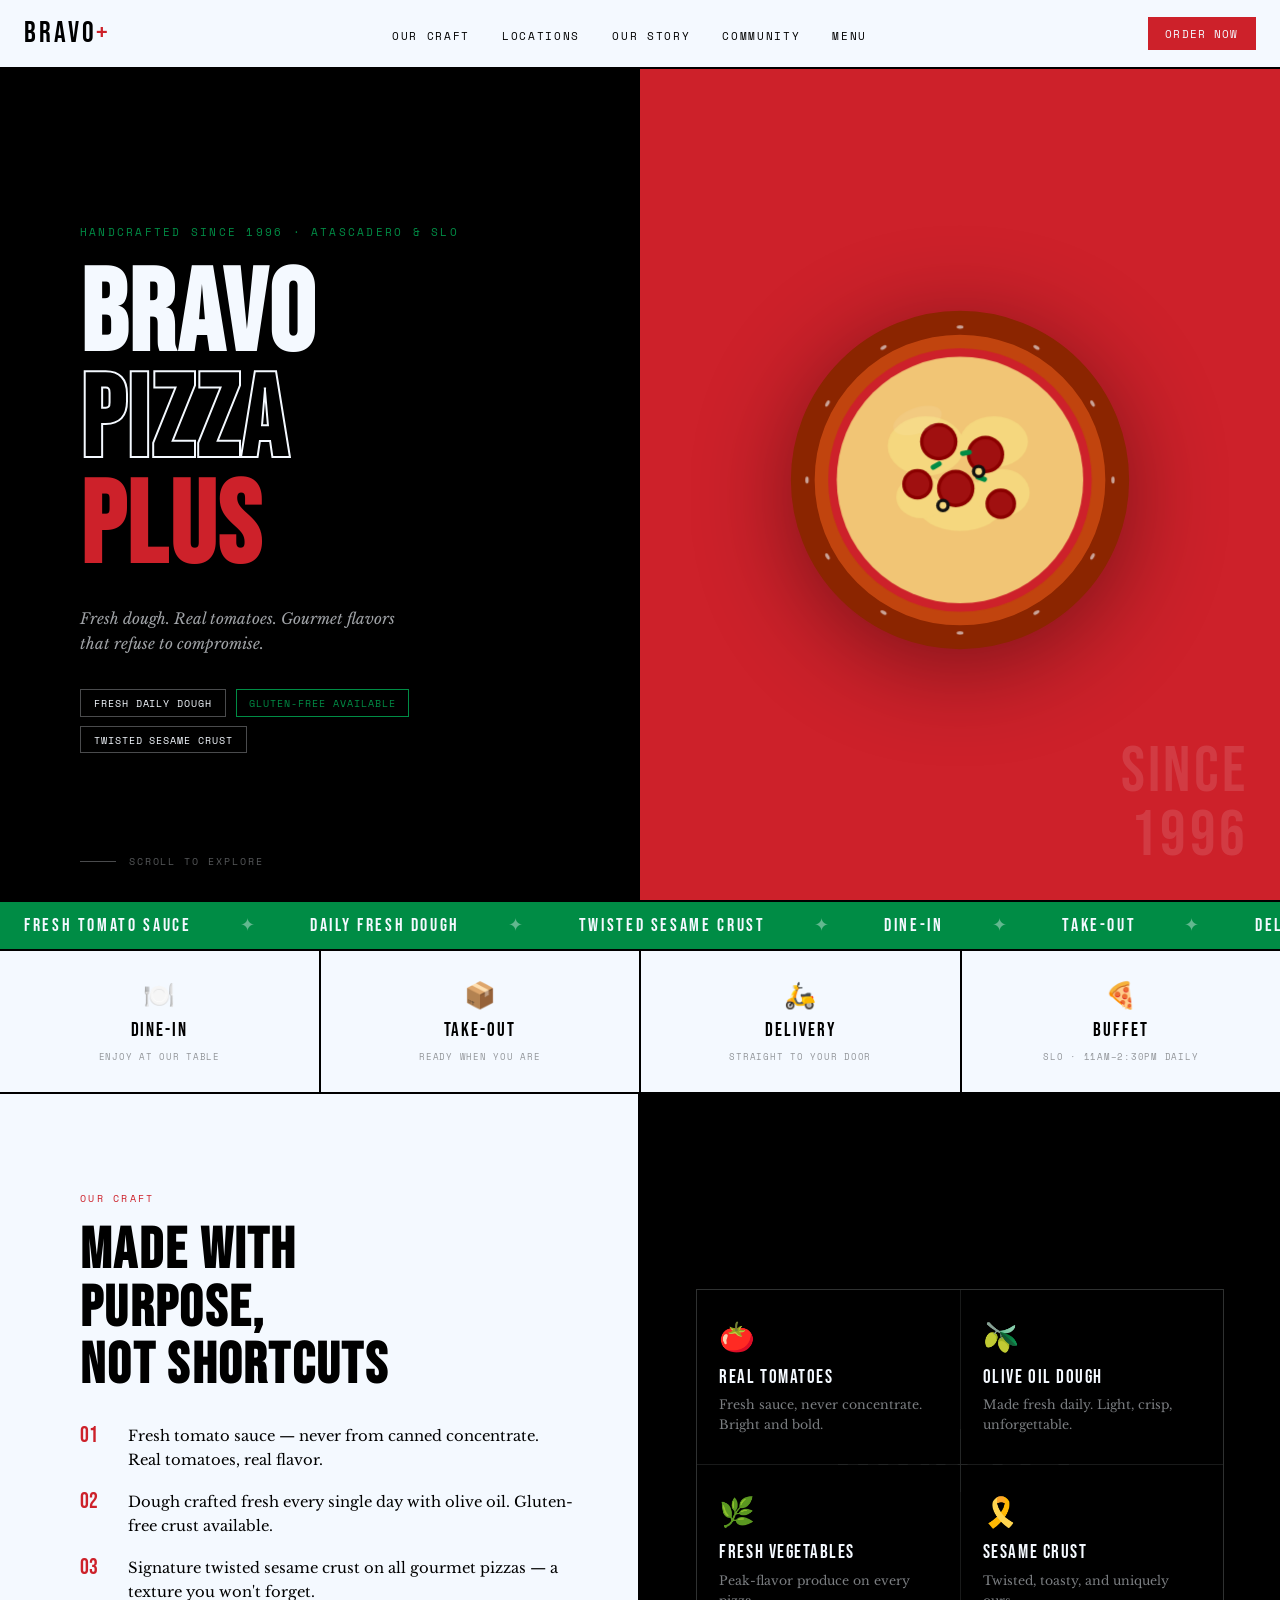
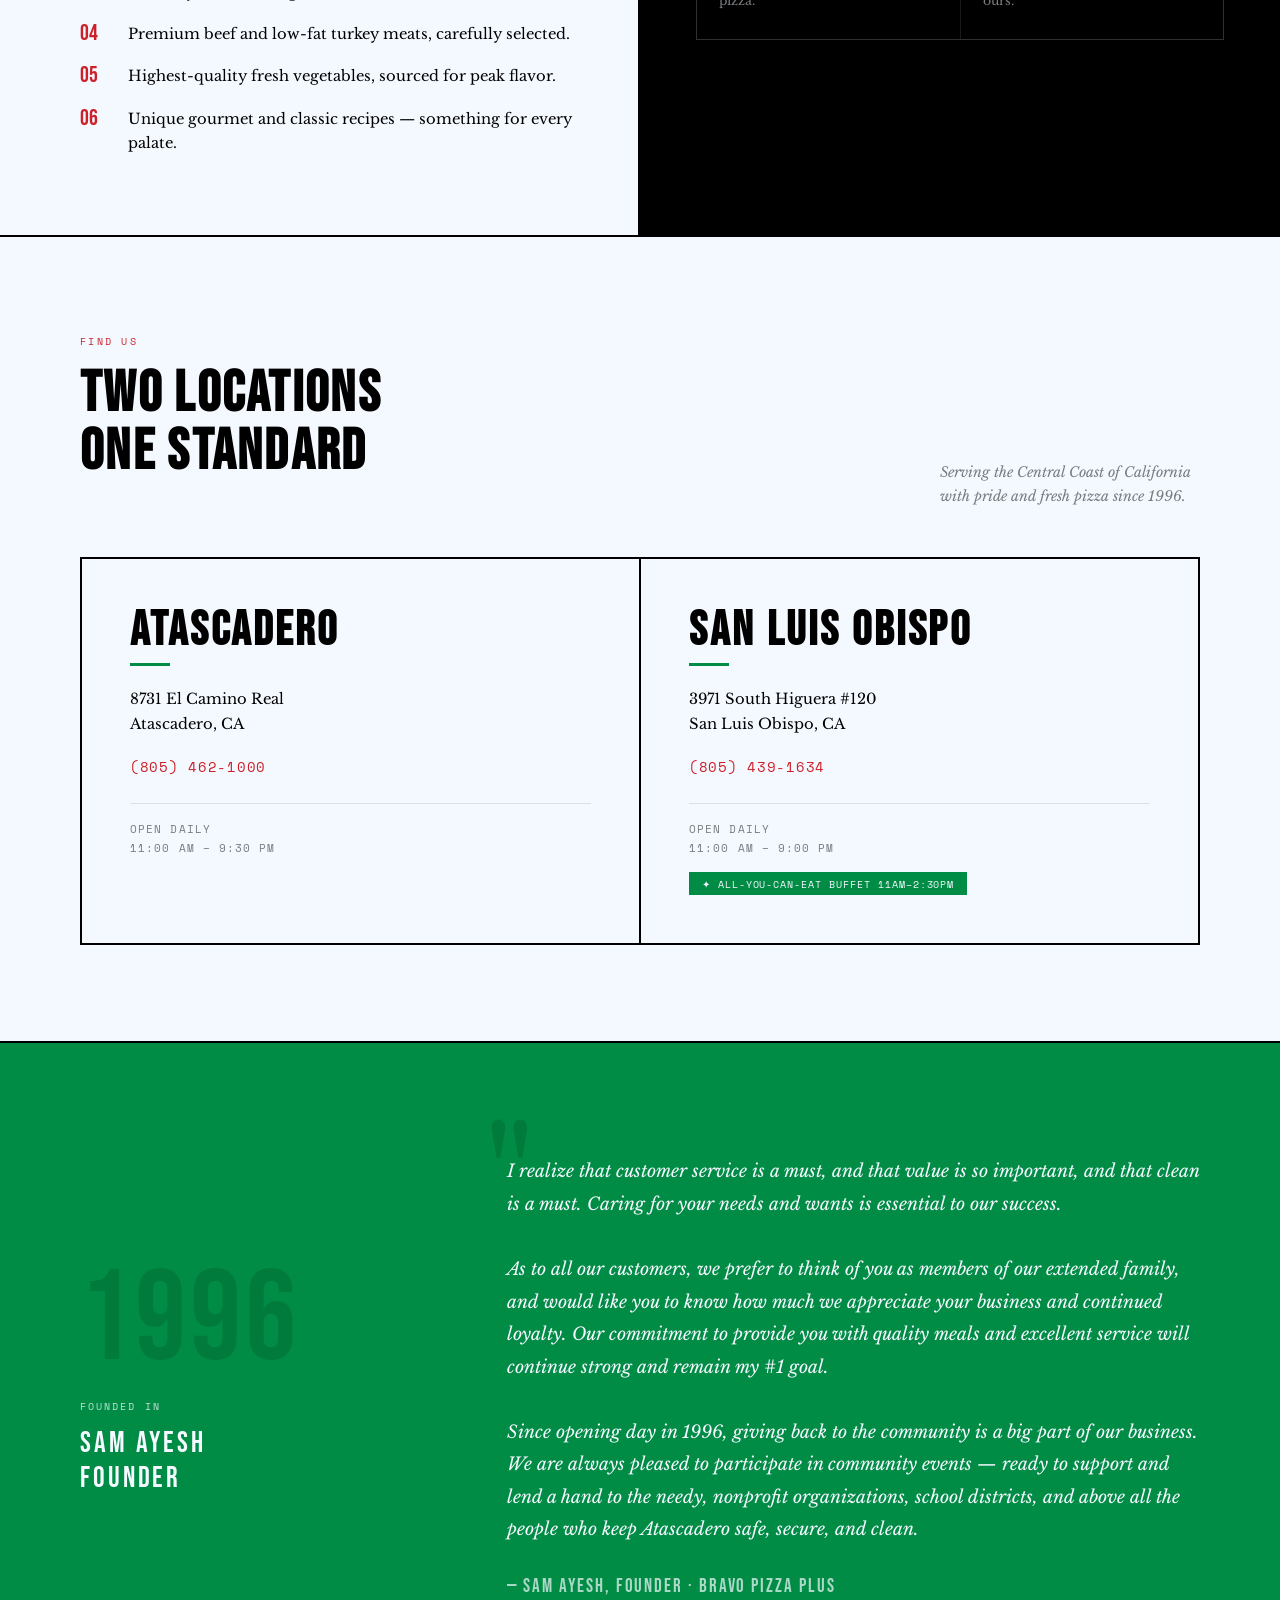
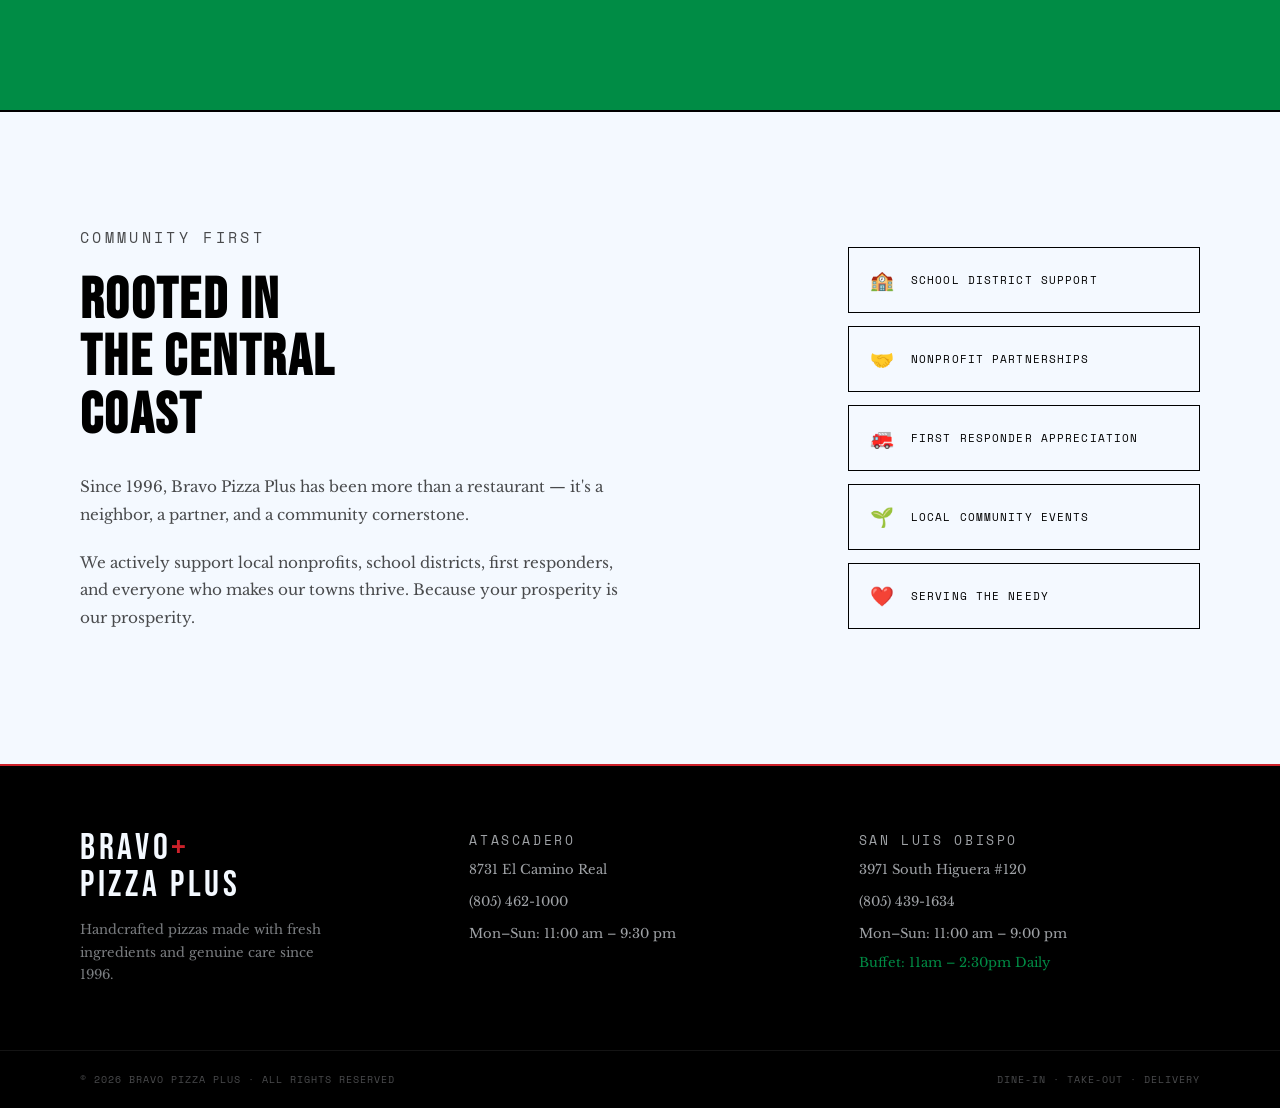
==== commit 5822b0a7: "File organizing" ====
--- a/index.html
+++ b/index.html
@@ -2,849 +2,1299 @@
 <html lang="en">
 <head>
     <meta charset="UTF-8">
-    <meta name="viewport" content="width=device-width, initial-scale=1.0">
-    <title>Bravo Pizza Plus</title>
-    <link href="https://fonts.googleapis.com/css2?family=Playfair+Display:ital,wght@0,400;0,700;0,900;1,400;1,700&family=Bebas+Neue&family=DM+Sans:ital,wght@0,300;0,400;0,500;1,300&display=swap" rel="stylesheet">
+    <meta name="viewport" content="width=device-width, initial-scale=1.0, viewport-fit=cover">
+    <meta name="theme-color" content="#000000">
+    <title>Bravo Pizza Plus — Atascadero &amp; San Luis Obispo</title>
+    <link rel="preconnect" href="https://fonts.googleapis.com">
+    <link href="https://fonts.googleapis.com/css2?family=Bebas+Neue&family=Libre+Baskerville:ital,wght@0,400;0,700;1,400&family=Space+Mono:ital@0;1&display=swap"
+          rel="stylesheet">
     <style>
         :root {
-            --rock: #BB3E00;
-            --orange: #F7AD45;
-            --cream: #FFF1D7;
-            --green: #5F8D37;
-            --dark: #1a0a00;
-        }
-
-
-        *, *::before, *::after { margin: 0; padding: 0; box-sizing: border-box; }
-
-
-        html { scroll-behavior: smooth; }
-
+            --white: #F4F9FF;
+            --black: #000000;
+            --green: #008C45;
+            --red: #CD212A;
+        }
+
+        *, *::before, *::after {
+            margin: 0;
+            padding: 0;
+            box-sizing: border-box;
+        }
+
+        html {
+            scroll-behavior: smooth;
+            -webkit-text-size-adjust: 100%;
+        }
 
         body {
-            background: var(--cream);
-            color: var(--dark);
-            font-family: 'DM Sans', sans-serif;
+            background: var(--white);
+            color: var(--black);
+            font-family: 'Libre Baskerville', Georgia, serif;
             overflow-x: hidden;
         }
 
-
-        /* ─── NOISE OVERLAY ─── */
-        body::before {
-            content: '';
-            position: fixed;
-            inset: 0;
-            background-image: url("data:image/svg+xml,%3Csvg viewBox='0 0 256 256' xmlns='http://www.w3.org/2000/svg'%3E%3Cfilter id='noise'%3E%3CfeTurbulence type='fractalNoise' baseFrequency='0.9' numOctaves='4' stitchTiles='stitch'/%3E%3C/filter%3E%3Crect width='100%25' height='100%25' filter='url(%23noise)' opacity='0.04'/%3E%3C/svg%3E");
-            pointer-events: none;
-            z-index: 9999;
-            opacity: 0.5;
-        }
-
-
-        /* ─── NAV ─── */
+        /* ── NAV ── */
         nav {
             position: fixed;
-            top: 0; left: 0; right: 0;
-            z-index: 100;
+            top: 0;
+            left: 0;
+            right: 0;
+            z-index: 200;
+            background: var(--white);
+            border-bottom: 2px solid var(--black);
             display: flex;
             align-items: center;
             justify-content: space-between;
-            padding: 1.2rem 3rem;
-            background: rgba(255,241,215,0.92);
-            backdrop-filter: blur(12px);
-            border-bottom: 2px solid var(--rock);
-        }
-
+            padding: 1rem 1.5rem;
+            min-height: 60px;
+        }
 
         .nav-logo {
-            font-family: 'Bebas Neue', cursive;
-            font-size: 2rem;
-            color: var(--rock);
-            letter-spacing: 0.05em;
-            line-height: 1;
-        }
-        .nav-logo span { color: var(--green); }
-
-
-        nav ul {
+            font-family: 'Bebas Neue', sans-serif;
+            font-size: 1.8rem;
+            letter-spacing: .1em;
+            color: var(--black);
+            text-decoration: none;
+        }
+
+        .nav-logo .dot {
+            color: var(--red);
+        }
+
+        .nav-links {
+            display: flex;
+            gap: 2rem;
             list-style: none;
-            display: flex;
-            gap: 2.5rem;
+        }
+
+        .nav-links a {
+            font-family: 'Space Mono', monospace;
+            font-size: .7rem;
+            letter-spacing: .15em;
+            text-transform: uppercase;
+            color: var(--black);
+            text-decoration: none;
+            position: relative;
+        }
+
+        .nav-links a::after {
+            content: '';
+            position: absolute;
+            bottom: -3px;
+            left: 0;
+            width: 0;
+            height: 2px;
+            background: var(--red);
+            transition: width .3s;
+        }
+
+        .nav-links a:hover::after {
+            width: 100%;
+        }
+
+        .nav-cta {
+            background: var(--red);
+            color: var(--white);
+            text-decoration: none;
+            padding: .5rem 1.1rem;
+            font-family: 'Space Mono', monospace;
+            font-size: .7rem;
+            letter-spacing: .1em;
+            text-transform: uppercase;
+            transition: background .3s;
+            white-space: nowrap;
+            -webkit-tap-highlight-color: transparent;
+        }
+
+        .nav-cta:hover, .nav-cta:active {
+            background: var(--black);
+        }
+
+
+        /* Hamburger */
+        .nav-hamburger {
+            display: none;
+            flex-direction: column;
+            justify-content: center;
+            gap: 5px;
+            background: none;
+            border: none;
+            cursor: pointer;
+            padding: .4rem;
+            -webkit-tap-highlight-color: transparent;
+        }
+
+        .nav-hamburger span {
+            display: block;
+            width: 24px;
+            height: 2px;
+            background: var(--black);
+            transition: all .3s;
+        }
+
+        .nav-hamburger.open span:nth-child(1) {
+            transform: translateY(7px) rotate(45deg);
+        }
+
+        .nav-hamburger.open span:nth-child(2) {
+            opacity: 0;
+        }
+
+        .nav-hamburger.open span:nth-child(3) {
+            transform: translateY(-7px) rotate(-45deg);
+        }
+
+
+        /* Mobile drawer */
+        .mobile-menu {
+            display: none;
+            position: fixed;
+            top: 60px;
+            left: 0;
+            right: 0;
+            bottom: 0;
+            background: var(--black);
+            z-index: 199;
+            flex-direction: column;
+            padding: 2.5rem 2rem;
+            gap: 0;
+            overflow-y: auto;
+        }
+
+        .mobile-menu.open {
+            display: flex;
+        }
+
+        .mobile-menu a {
+            font-family: 'Bebas Neue', sans-serif;
+            font-size: 2.5rem;
+            letter-spacing: .08em;
+            color: var(--white);
+            text-decoration: none;
+            padding: 1rem 0;
+            border-bottom: 1px solid rgba(255, 255, 255, .1);
+            transition: color .2s;
+            -webkit-tap-highlight-color: transparent;
+        }
+
+        .mobile-menu a:hover, .mobile-menu a:active {
+            color: var(--red);
+        }
+
+        .mobile-menu .mob-phone {
+            font-family: 'Space Mono', monospace;
+            font-size: 1rem;
+            letter-spacing: .1em;
+            color: var(--green);
+            margin-top: 2rem;
+            padding: 1rem 0;
+            border-bottom: 1px solid rgba(255, 255, 255, .1);
+        }
+
+
+        /* ── HERO ── */
+        #hero {
+            display: grid;
+            grid-template-columns:1fr 1fr;
+            min-height: 100svh;
+            padding-top: 60px;
+            overflow: hidden;
+        }
+
+        .hero-left {
+            background: var(--black);
+            display: flex;
+            flex-direction: column;
+            justify-content: center;
+            padding: 5rem 4rem 4rem 5rem;
+            position: relative;
+        }
+
+        .hero-eyebrow {
+            font-family: 'Space Mono', monospace;
+            font-size: .7rem;
+            letter-spacing: .2em;
+            text-transform: uppercase;
+            color: var(--green);
+            margin-bottom: 1.5rem;
+            animation: fadeUp .8s ease .2s both;
+        }
+
+        .hero-title {
+            font-family: 'Bebas Neue', sans-serif;
+            font-size: clamp(4.5rem, 9vw, 10rem);
+            line-height: .92;
+            color: var(--white);
+            letter-spacing: .02em;
+            animation: fadeUp .8s ease .4s both;
+        }
+
+        .hero-title .accent {
+            color: var(--red);
+        }
+
+        .hero-title .outline {
+            -webkit-text-stroke: 2px var(--white);
+            color: transparent;
+        }
+
+        .hero-tagline {
+            margin-top: 1.5rem;
+            font-style: italic;
+            font-size: .95rem;
+            color: rgba(244, 249, 255, .65);
+            max-width: 340px;
+            line-height: 1.7;
+            animation: fadeUp .8s ease .6s both;
+        }
+
+        .hero-badges {
+            display: flex;
+            flex-wrap: wrap;
+            gap: .6rem;
+            margin-top: 2rem;
+            animation: fadeUp .8s ease .8s both;
+        }
+
+        .badge {
+            border: 1px solid rgba(244, 249, 255, .3);
+            padding: .35rem .8rem;
+            font-family: 'Space Mono', monospace;
+            font-size: .6rem;
+            letter-spacing: .1em;
+            text-transform: uppercase;
+            color: var(--white);
+        }
+
+        .badge.green {
+            border-color: var(--green);
+            color: var(--green);
+        }
+
+        .hero-cta-mobile {
+            display: none;
+        }
+
+        .scroll-hint {
+            position: absolute;
+            bottom: 2rem;
+            left: 5rem;
+            display: flex;
             align-items: center;
-        }
-
-
-        nav ul a {
-            text-decoration: none;
-            font-family: 'DM Sans', sans-serif;
-            font-weight: 500;
-            font-size: 0.85rem;
-            letter-spacing: 0.1em;
+            gap: .8rem;
+            font-family: 'Space Mono', monospace;
+            font-size: .6rem;
+            letter-spacing: .2em;
             text-transform: uppercase;
-            color: var(--dark);
-            transition: color 0.2s;
-        }
-        nav ul a:hover { color: var(--rock); }
-
-
-        .nav-cta {
-            background: var(--rock);
-            color: var(--cream) !important;
-            padding: 0.6rem 1.4rem;
-            border-radius: 2px;
-            transition: background 0.2s !important;
-        }
-        .nav-cta:hover { background: var(--green) !important; color: var(--cream) !important; }
-
-
-        /* ─── HERO ─── */
-        .hero {
-            min-height: 100vh;
-            display: grid;
-            grid-template-columns: 1fr 1fr;
+            color: rgba(244, 249, 255, .35);
+            animation: fadeUp 1s ease 1.2s both;
+        }
+
+        .scroll-line {
+            width: 36px;
+            height: 1px;
+            background: rgba(244, 249, 255, .3);
             position: relative;
             overflow: hidden;
         }
 
-
-        .hero-left {
-            background: var(--rock);
+        .scroll-line::after {
+            content: '';
+            position: absolute;
+            top: 0;
+            left: -100%;
+            width: 100%;
+            height: 100%;
+            background: var(--red);
+            animation: lineScroll 2s ease-in-out infinite;
+        }
+
+
+        .hero-right {
+            background: var(--red);
             display: flex;
             flex-direction: column;
             justify-content: center;
-            padding: 10rem 4rem 4rem 5rem;
-            position: relative;
-            z-index: 1;
-        }
-
-
-        .hero-left::after {
-            content: '';
-            position: absolute;
-            right: -60px;
-            top: 0; bottom: 0;
-            width: 120px;
-            background: var(--rock);
-            transform: skewX(-4deg);
-            z-index: 2;
-        }
-
-
-        .hero-eyebrow {
-            font-family: 'DM Sans', sans-serif;
-            font-size: 0.75rem;
-            letter-spacing: 0.25em;
-            text-transform: uppercase;
-            color: var(--orange);
-            margin-bottom: 1.5rem;
-            animation: fadeUp 0.8s 0.2s both;
-        }
-
-
-        .hero-title {
-            font-family: 'Playfair Display', serif;
-            font-size: clamp(3.5rem, 6vw, 6rem);
-            font-weight: 900;
-            color: var(--cream);
-            line-height: 0.95;
-            margin-bottom: 2rem;
-            animation: fadeUp 0.8s 0.4s both;
-        }
-
-
-        .hero-title em {
-            font-style: italic;
-            color: var(--orange);
-        }
-
-
-        .hero-subtitle {
-            font-size: 1rem;
-            color: rgba(255,241,215,0.75);
-            line-height: 1.7;
-            max-width: 380px;
-            margin-bottom: 3rem;
-            font-weight: 300;
-            animation: fadeUp 0.8s 0.6s both;
-        }
-
-
-        .hero-badges {
-            display: flex;
-            gap: 0.8rem;
-            flex-wrap: wrap;
-            animation: fadeUp 0.8s 0.8s both;
-        }
-
-
-        .badge {
-            border: 1.5px solid var(--orange);
-            color: var(--orange);
-            padding: 0.4rem 1rem;
-            font-size: 0.7rem;
-            letter-spacing: 0.12em;
-            text-transform: uppercase;
-            border-radius: 1px;
-        }
-
-
-        .hero-right {
-            background: var(--dark);
-            position: relative;
-            display: flex;
-            align-items: center;
-            justify-content: center;
-            overflow: hidden;
-        }
-
-
-        /* Giant pizza graphic */
-        .pizza-graphic {
-            width: min(520px, 80%);
-            aspect-ratio: 1;
-            border-radius: 50%;
-            background: radial-gradient(circle at 40% 35%, #f5c842 0%, #e8930a 45%, #c44800 75%, #8b2800 100%);
-            position: relative;
-            box-shadow: 0 0 120px rgba(247,173,69,0.3), 0 0 60px rgba(187,62,0,0.4);
-            animation: slowSpin 30s linear infinite;
-            z-index: 1;
-        }
-
-
-        @keyframes slowSpin { to { transform: rotate(360deg); } }
-
-
-        /* Pizza slices overlay effect */
-        .pizza-graphic::before {
-            content: '';
-            position: absolute;
-            inset: 5%;
-            border-radius: 50%;
-            background:
-                    conic-gradient(
-                            transparent 0deg 30deg,
-                            rgba(0,0,0,0.15) 30deg 32deg,
-                            transparent 32deg 90deg,
-                            rgba(0,0,0,0.15) 90deg 92deg,
-                            transparent 92deg 150deg,
-                            rgba(0,0,0,0.15) 150deg 152deg,
-                            transparent 152deg 210deg,
-                            rgba(0,0,0,0.15) 210deg 212deg,
-                            transparent 212deg 270deg,
-                            rgba(0,0,0,0.15) 270deg 272deg,
-                            transparent 272deg 330deg,
-                            rgba(0,0,0,0.15) 330deg 332deg,
-                            transparent 332deg 360deg
-                    );
-        }
-
-
-        /* Toppings dots */
-        .pizza-graphic::after {
-            content: '●   ●     ●  ●    ●      ●   ●  ●     ●    ●  ●   ●      ●  ●    ●';
-            position: absolute;
-            inset: 15%;
-            border-radius: 50%;
-            color: rgba(95,141,55,0.7);
-            font-size: 1rem;
-            word-break: break-all;
-            overflow: hidden;
-            line-height: 1.4;
-            display: flex;
-            align-items: center;
-            flex-wrap: wrap;
-            padding: 2rem;
-        }
-
-
-        .hero-right-overlay {
-            position: absolute;
-            inset: 0;
-            background: radial-gradient(ellipse at center, transparent 40%, var(--dark) 100%);
-            z-index: 2;
-        }
-
-
-        .since-badge {
-            position: absolute;
-            bottom: 3rem;
-            right: 3rem;
-            z-index: 3;
-            text-align: right;
-            animation: fadeUp 0.8s 1s both;
-        }
-
-
-        .since-badge .year {
-            font-family: 'Bebas Neue', cursive;
-            font-size: 5rem;
-            color: var(--orange);
-            line-height: 1;
-            opacity: 0.3;
-        }
-
-
-        .since-badge .label {
-            font-size: 0.7rem;
-            letter-spacing: 0.2em;
-            text-transform: uppercase;
-            color: rgba(255,241,215,0.4);
-        }
-
-
-        /* ─── MARQUEE STRIP ─── */
-        .marquee-strip {
-            background: var(--orange);
-            padding: 0.9rem 0;
-            overflow: hidden;
-            position: relative;
-        }
-
-
-        .marquee-inner {
-            display: flex;
-            gap: 0;
-            animation: marquee 20s linear infinite;
-            width: max-content;
-        }
-
-
-        .marquee-item {
-            font-family: 'Bebas Neue', cursive;
-            font-size: 1.4rem;
-            letter-spacing: 0.1em;
-            color: var(--rock);
-            padding: 0 3rem;
-            white-space: nowrap;
-            display: flex;
-            align-items: center;
-            gap: 3rem;
-        }
-
-
-        .marquee-dot {
-            width: 8px;
-            height: 8px;
-            border-radius: 50%;
-            background: var(--rock);
-            display: inline-block;
-        }
-
-
-        @keyframes marquee { to { transform: translateX(-50%); } }
-
-
-        /* ─── LOCATIONS ─── */
-        .locations {
-            background: var(--cream);
-            padding: 7rem 5rem;
-            display: grid;
-            grid-template-columns: 1fr 1fr;
-            gap: 3px;
-        }
-
-
-        .section-label {
-            grid-column: 1/-1;
-            font-size: 0.7rem;
-            letter-spacing: 0.3em;
-            text-transform: uppercase;
-            color: var(--rock);
-            margin-bottom: 3rem;
-            display: flex;
-            align-items: center;
-            gap: 1rem;
-        }
-
-
-        .section-label::after {
-            content: '';
-            flex: 1;
-            height: 1px;
-            background: var(--rock);
-            opacity: 0.3;
-        }
-
-
-        .location-card {
-            background: var(--dark);
-            color: var(--cream);
-            padding: 3.5rem;
-            position: relative;
-            overflow: hidden;
-            cursor: pointer;
-            transition: transform 0.3s;
-        }
-
-
-        .location-card:hover { transform: scale(1.01); }
-
-
-        .location-card::before {
-            content: '';
-            position: absolute;
-            bottom: -60px; right: -60px;
-            width: 200px; height: 200px;
-            border-radius: 50%;
-            background: var(--rock);
-            opacity: 0.2;
-            transition: transform 0.4s;
-        }
-        .location-card:hover::before { transform: scale(1.5); }
-
-
-        .location-city {
-            font-family: 'Bebas Neue', cursive;
-            font-size: 3.5rem;
-            letter-spacing: 0.05em;
-            color: var(--orange);
-            line-height: 1;
-            margin-bottom: 0.5rem;
-        }
-
-
-        .location-address {
-            font-size: 0.9rem;
-            color: rgba(255,241,215,0.6);
-            margin-bottom: 2rem;
-            font-weight: 300;
-        }
-
-
-        .location-phone {
-            font-family: 'Playfair Display', serif;
-            font-size: 1.5rem;
-            color: var(--cream);
-            margin-bottom: 1.5rem;
-        }
-
-
-        .location-hours {
-            font-size: 0.8rem;
-            color: var(--green);
-            letter-spacing: 0.05em;
-            line-height: 1.8;
-            border-top: 1px solid rgba(255,241,215,0.1);
-            padding-top: 1.5rem;
-        }
-
-
-        .location-special {
-            display: inline-block;
-            background: var(--green);
-            color: var(--cream);
-            font-size: 0.65rem;
-            letter-spacing: 0.1em;
-            text-transform: uppercase;
-            padding: 0.3rem 0.8rem;
-            margin-top: 1rem;
-            border-radius: 1px;
-        }
-
-
-        /* ─── INGREDIENTS SECTION ─── */
-        .ingredients {
-            background: var(--rock);
-            padding: 8rem 5rem;
-            position: relative;
-            overflow: hidden;
-        }
-
-
-        .ingredients::before {
-            content: 'FRESH';
-            position: absolute;
-            font-family: 'Bebas Neue', cursive;
-            font-size: 20vw;
-            color: rgba(255,255,255,0.04);
-            top: 50%; left: 50%;
-            transform: translate(-50%,-50%);
-            pointer-events: none;
-            letter-spacing: 0.1em;
-        }
-
-
-        .ingredients-header {
-            display: grid;
-            grid-template-columns: 1fr 1fr;
-            gap: 4rem;
-            margin-bottom: 5rem;
-        }
-
-
-        .ingredients h2 {
-            font-family: 'Playfair Display', serif;
-            font-size: clamp(2.5rem, 4vw, 4rem);
-            font-weight: 900;
-            color: var(--cream);
-            line-height: 1.1;
-        }
-
-
-        .ingredients h2 em {
-            font-style: italic;
-            color: var(--orange);
-        }
-
-
-        .ingredients-intro {
-            color: rgba(255,241,215,0.7);
-            font-weight: 300;
-            line-height: 1.8;
-            font-size: 0.95rem;
-            align-self: end;
-        }
-
-
-        .ingredients-grid {
-            display: grid;
-            grid-template-columns: repeat(3, 1fr);
-            gap: 1px;
-            background: rgba(255,241,215,0.1);
-        }
-
-
-        .ingredient-item {
-            background: var(--rock);
-            padding: 2.5rem;
-            position: relative;
-            transition: background 0.3s;
-        }
-        .ingredient-item:hover { background: #cc4500; }
-
-
-        .ingredient-number {
-            font-family: 'Bebas Neue', cursive;
-            font-size: 4rem;
-            color: rgba(255,241,215,0.08);
-            line-height: 1;
-            margin-bottom: -1rem;
-        }
-
-
-        .ingredient-icon {
-            font-size: 2rem;
-            margin-bottom: 1rem;
-        }
-
-
-        .ingredient-title {
-            font-family: 'Playfair Display', serif;
-            font-size: 1.2rem;
-            color: var(--orange);
-            margin-bottom: 0.7rem;
-        }
-
-
-        .ingredient-desc {
-            font-size: 0.85rem;
-            color: rgba(255,241,215,0.65);
-            line-height: 1.7;
-            font-weight: 300;
-        }
-
-
-        /* ─── FOUNDER ─── */
-        .founder {
-            background: var(--green);
-            padding: 8rem 5rem;
-            display: grid;
-            grid-template-columns: 1fr 1.5fr;
-            gap: 6rem;
             align-items: center;
             position: relative;
             overflow: hidden;
-        }
-
-
-        .founder::after {
-            content: '"';
+            padding: 3rem;
+        }
+
+        .pizza-graphic {
+            width: min(340px, 80%);
+            aspect-ratio: 1;
+            animation: spinSlow 30s linear infinite;
+        }
+
+        .pizza-graphic svg {
+            width: 100%;
+            height: 100%;
+            filter: drop-shadow(0 16px 48px rgba(0, 0, 0, .4));
+        }
+
+        .hero-since {
             position: absolute;
-            font-family: 'Playfair Display', serif;
-            font-size: 40vw;
-            color: rgba(0,0,0,0.07);
-            top: -10%;
-            left: -2%;
+            bottom: 2rem;
+            right: 2rem;
+            font-family: 'Bebas Neue', sans-serif;
+            font-size: 4rem;
+            color: rgba(244, 249, 255, .12);
+            letter-spacing: .05em;
             line-height: 1;
+            text-align: right;
             pointer-events: none;
         }
 
 
-        .founder-meta {
+        /* ── MARQUEE ── */
+        .marquee-strip {
+            background: var(--green);
+            padding: .8rem 0;
+            overflow: hidden;
+            white-space: nowrap;
+            border-top: 2px solid var(--black);
+            border-bottom: 2px solid var(--black);
+        }
+
+        .marquee-inner {
+            display: inline-block;
+            animation: marqueeScroll 22s linear infinite;
+        }
+
+        .marquee-inner span {
+            font-family: 'Bebas Neue', sans-serif;
+            font-size: 1.1rem;
+            letter-spacing: .15em;
+            color: var(--white);
+            margin: 0 1.5rem;
+        }
+
+        .marquee-inner span.sep {
+            color: rgba(244, 249, 255, .4);
+        }
+
+
+        /* ── SERVICES BAR ── */
+        .services-bar {
+            background: var(--white);
+            border-bottom: 2px solid var(--black);
+            display: flex;
+            align-items: stretch;
+        }
+
+        .service-item {
+            flex: 1;
+            display: flex;
+            flex-direction: column;
+            align-items: center;
+            justify-content: center;
+            padding: 1.8rem 1rem;
+            gap: .5rem;
+            border-right: 2px solid var(--black);
+            text-align: center;
+            transition: background .3s;
+            -webkit-tap-highlight-color: transparent;
+        }
+
+        .service-item:last-child {
+            border-right: none;
+        }
+
+        .service-item:hover, .service-item:active {
+            background: var(--red);
+        }
+
+        .service-item:hover .service-title, .service-item:active .service-title,
+        .service-item:hover .service-icon, .service-item:active .service-icon {
+            color: var(--white);
+        }
+
+        .service-item:hover .service-sub, .service-item:active .service-sub {
+            color: rgba(244, 249, 255, .7);
+        }
+
+        .service-icon {
+            font-size: 1.6rem;
+            transition: color .3s;
+            color: var(--black);
+        }
+
+        .service-title {
+            font-family: 'Bebas Neue', sans-serif;
+            font-size: 1.2rem;
+            letter-spacing: .1em;
+            transition: color .3s;
+        }
+
+        .service-sub {
+            font-family: 'Space Mono', monospace;
+            font-size: .58rem;
+            letter-spacing: .08em;
+            text-transform: uppercase;
+            color: rgba(0, 0, 0, .4);
+        }
+
+
+        /* ── INGREDIENTS ── */
+        #ingredients {
+            display: grid;
+            grid-template-columns:1fr 1fr;
+        }
+
+        .ing-left {
+            background: var(--white);
+            padding: 6rem 4rem 5rem 5rem;
+            display: flex;
+            flex-direction: column;
+            justify-content: center;
+            border-right: 2px solid var(--black);
+        }
+
+        .section-label {
+            font-family: 'Space Mono', monospace;
+            font-size: .65rem;
+            letter-spacing: .22em;
+            text-transform: uppercase;
+            color: var(--red);
+            margin-bottom: 1rem;
+        }
+
+        .section-title {
+            font-family: 'Bebas Neue', sans-serif;
+            font-size: clamp(2.5rem, 4.5vw, 5rem);
+            line-height: 1;
+            letter-spacing: .04em;
+            margin-bottom: 1.8rem;
+        }
+
+        .ing-list {
+            list-style: none;
+            display: flex;
+            flex-direction: column;
+            gap: 1.1rem;
+        }
+
+        .ing-item {
+            display: flex;
+            align-items: flex-start;
+            gap: 1rem;
+            font-size: .92rem;
+            line-height: 1.65;
+            opacity: 0;
+            transform: translateX(-20px);
+            transition: opacity .5s ease, transform .5s ease;
+        }
+
+        .ing-item.visible {
+            opacity: 1;
+            transform: translateX(0);
+        }
+
+        .ing-num {
+            font-family: 'Bebas Neue', sans-serif;
+            font-size: 1.4rem;
+            color: var(--red);
+            line-height: 1.1;
+            min-width: 2rem;
+        }
+
+        .ing-right {
+            background: var(--black);
+            padding: 5rem 3.5rem;
+            position: relative;
+            overflow: hidden;
+            display: flex;
+            flex-direction: column;
+            justify-content: center;
+        }
+
+        .ing-right-text {
+            font-family: 'Bebas Neue', sans-serif;
+            font-size: clamp(4rem, 7vw, 7rem);
+            color: rgba(244, 249, 255, .05);
+            position: absolute;
+            top: 50%;
+            left: 50%;
+            transform: translate(-50%, -50%);
+            white-space: nowrap;
+            pointer-events: none;
+            letter-spacing: .04em;
+        }
+
+        .quality-cards {
+            display: grid;
+            grid-template-columns:1fr 1fr;
+            gap: 1px;
+            background: rgba(244, 249, 255, .1);
+            border: 1px solid rgba(244, 249, 255, .1);
             position: relative;
             z-index: 1;
         }
 
-
-        .founder-meta .section-label {
-            color: rgba(255,241,215,0.6);
-            margin-bottom: 2rem;
-        }
-        .founder-meta .section-label::after { background: rgba(255,241,215,0.3); }
-
+        .q-card {
+            padding: 1.8rem 1.4rem;
+            background: var(--black);
+            transition: background .3s;
+        }
+
+        .q-card:hover {
+            background: #111;
+        }
+
+        .q-icon {
+            font-size: 1.8rem;
+            margin-bottom: .7rem;
+            display: block;
+        }
+
+        .q-title {
+            font-family: 'Bebas Neue', sans-serif;
+            font-size: 1.2rem;
+            letter-spacing: .08em;
+            color: var(--white);
+            margin-bottom: .4rem;
+        }
+
+        .q-desc {
+            font-size: .78rem;
+            color: rgba(244, 249, 255, .5);
+            line-height: 1.6;
+        }
+
+
+        /* ── LOCATIONS ── */
+        #locations {
+            background: var(--white);
+            padding: 6rem 5rem;
+            border-top: 2px solid var(--black);
+        }
+
+        .loc-header {
+            display: flex;
+            align-items: flex-end;
+            justify-content: space-between;
+            margin-bottom: 3rem;
+            flex-wrap: wrap;
+            gap: 1.5rem;
+        }
+
+        .loc-grid {
+            display: grid;
+            grid-template-columns:1fr 1fr;
+            gap: 2px;
+            background: var(--black);
+            border: 2px solid var(--black);
+        }
+
+        .loc-card {
+            background: var(--white);
+            padding: 3rem;
+            transition: background .4s;
+            -webkit-tap-highlight-color: transparent;
+        }
+
+        .loc-card:hover {
+            background: var(--black);
+        }
+
+        .loc-card:hover * {
+            color: var(--white) !important;
+        }
+
+        .loc-card:hover .loc-line {
+            background: var(--red);
+            width: 80px;
+        }
+
+        .loc-city {
+            font-family: 'Bebas Neue', sans-serif;
+            font-size: 3rem;
+            letter-spacing: .06em;
+            line-height: 1;
+            margin-bottom: .5rem;
+            transition: color .4s;
+        }
+
+        .loc-line {
+            width: 40px;
+            height: 3px;
+            background: var(--green);
+            margin-bottom: 1.3rem;
+            transition: background .4s, width .4s;
+        }
+
+        .loc-address {
+            font-size: .92rem;
+            line-height: 1.7;
+            color: var(--black);
+            margin-bottom: .9rem;
+            transition: color .4s;
+        }
+
+        .loc-phone {
+            font-family: 'Space Mono', monospace;
+            font-size: .9rem;
+            color: var(--red);
+            letter-spacing: .05em;
+            display: block;
+            margin-bottom: 1.3rem;
+            text-decoration: none;
+            transition: color .4s;
+            /* large tap target */
+            padding: .3rem 0;
+        }
+
+        .loc-card:hover .loc-phone {
+            color: var(--green) !important;
+        }
+
+        .loc-hours {
+            font-family: 'Space Mono', monospace;
+            font-size: .68rem;
+            letter-spacing: .1em;
+            color: rgba(0, 0, 0, .5);
+            line-height: 1.8;
+            text-transform: uppercase;
+            transition: color .4s;
+            border-top: 1px solid rgba(0, 0, 0, .1);
+            padding-top: 1rem;
+        }
+
+        .loc-buffet {
+            display: inline-block;
+            background: var(--green);
+            color: var(--white) !important;
+            font-family: 'Space Mono', monospace;
+            font-size: .6rem;
+            letter-spacing: .1em;
+            text-transform: uppercase;
+            padding: .3rem .8rem;
+            margin-top: .8rem;
+        }
+
+
+        /* ── FOUNDER ── */
+        #founder {
+            background: var(--green);
+            padding: 7rem 5rem;
+            display: grid;
+            grid-template-columns:1fr 2fr;
+            gap: 5rem;
+            align-items: center;
+            border-top: 2px solid var(--black);
+            border-bottom: 2px solid var(--black);
+        }
+
+        .founder-label-block {
+            display: flex;
+            flex-direction: column;
+            gap: .8rem;
+        }
+
+        .founder-big-num {
+            font-family: 'Bebas Neue', sans-serif;
+            font-size: clamp(5rem, 10vw, 10rem);
+            line-height: 1;
+            color: rgba(0, 0, 0, .12);
+            letter-spacing: .03em;
+            pointer-events: none;
+        }
+
+        .founder-since {
+            font-family: 'Space Mono', monospace;
+            font-size: .65rem;
+            letter-spacing: .2em;
+            text-transform: uppercase;
+            color: var(--white);
+            opacity: .8;
+        }
 
         .founder-name {
-            font-family: 'Playfair Display', serif;
-            font-size: clamp(2rem, 3vw, 3.5rem);
-            font-weight: 900;
-            color: var(--cream);
-            line-height: 1.1;
-            margin-bottom: 0.5rem;
-        }
-
-
-        .founder-title {
-            font-size: 0.8rem;
-            letter-spacing: 0.15em;
-            text-transform: uppercase;
-            color: var(--orange);
-            margin-bottom: 2rem;
-        }
-
-
-        .founder-since {
-            font-family: 'Bebas Neue', cursive;
-            font-size: 6rem;
-            color: rgba(255,241,215,0.15);
-            line-height: 1;
-        }
-
+            font-family: 'Bebas Neue', sans-serif;
+            font-size: 1.8rem;
+            letter-spacing: .1em;
+            color: var(--white);
+        }
+
+        .founder-quote-block {
+            position: relative;
+        }
+
+        .quote-mark {
+            font-family: 'Libre Baskerville', serif;
+            font-size: 9rem;
+            color: rgba(0, 0, 0, .12);
+            line-height: .7;
+            position: absolute;
+            top: -1rem;
+            left: -1.5rem;
+            pointer-events: none;
+        }
 
         .founder-quote {
+            font-size: clamp(.95rem, 1.4vw, 1.1rem);
+            line-height: 1.85;
+            color: var(--white);
+            font-style: italic;
             position: relative;
             z-index: 1;
         }
 
-
-        .quote-text {
-            font-family: 'Playfair Display', serif;
-            font-size: clamp(1rem, 1.5vw, 1.25rem);
-            font-style: italic;
-            color: var(--cream);
-            line-height: 1.9;
-            font-weight: 400;
-        }
-
-
-        .quote-text p + p { margin-top: 1.5rem; }
-
-
-        .quote-sig {
-            margin-top: 2.5rem;
-            font-size: 0.8rem;
-            letter-spacing: 0.1em;
+        .founder-sig {
+            margin-top: 1.8rem;
+            font-family: 'Bebas Neue', sans-serif;
+            font-size: 1.2rem;
+            letter-spacing: .1em;
+            color: rgba(244, 249, 255, .7);
+        }
+
+
+        /* ── COMMUNITY ── */
+        #community {
+            background: var(--white);
+            padding: 7rem 5rem;
+            display: grid;
+            grid-template-columns:2fr 1fr;
+            gap: 4rem;
+            align-items: center;
+        }
+
+        .community-text p {
+            font-size: .95rem;
+            line-height: 1.8;
+            color: rgba(0, 0, 0, .7);
+            max-width: 540px;
+            margin-bottom: 1.3rem;
+        }
+
+        .community-pillars {
+            display: flex;
+            flex-direction: column;
+            gap: .8rem;
+        }
+
+        .pillar {
+            display: flex;
+            align-items: center;
+            gap: 1rem;
+            padding: 1.1rem 1.3rem;
+            border: 1.5px solid var(--black);
+            font-family: 'Space Mono', monospace;
+            font-size: .7rem;
+            letter-spacing: .1em;
             text-transform: uppercase;
-            color: var(--orange);
-        }
-
-
-        /* ─── SERVICES STRIP ─── */
-        .services {
-            background: var(--cream);
-            padding: 6rem 5rem;
-        }
-
-
-        .services-grid {
+            transition: background .3s, color .3s;
+            -webkit-tap-highlight-color: transparent;
+        }
+
+        .pillar:hover, .pillar:active {
+            background: var(--black);
+            color: var(--white);
+        }
+
+        .pillar span {
+            font-size: 1.2rem;
+        }
+
+
+        /* ── FOOTER ── */
+        footer {
+            background: var(--black);
+            color: var(--white);
+            padding: 4rem 5rem;
             display: grid;
-            grid-template-columns: repeat(3, 1fr);
-            gap: 2px;
-            background: var(--dark);
-            margin-top: 3rem;
-        }
-
-
-        .service-card {
-            background: var(--cream);
-            padding: 4rem 3rem;
-            text-align: center;
-            transition: all 0.3s;
-            cursor: default;
-        }
-        .service-card:hover {
-            background: var(--dark);
-            color: var(--cream);
-        }
-        .service-card:hover .service-icon { color: var(--orange); }
-        .service-card:hover .service-name { color: var(--cream); }
-        .service-card:hover .service-desc { color: rgba(255,241,215,0.6); }
-
-
-        .service-icon {
-            font-size: 3rem;
-            margin-bottom: 1.5rem;
-            transition: color 0.3s;
-        }
-
-
-        .service-name {
-            font-family: 'Bebas Neue', cursive;
-            font-size: 2rem;
-            letter-spacing: 0.08em;
-            color: var(--rock);
-            margin-bottom: 0.8rem;
-            transition: color 0.3s;
-        }
-
-
-        .service-desc {
-            font-size: 0.85rem;
-            color: rgba(26,10,0,0.55);
+            grid-template-columns:1fr 1fr 1fr;
+            gap: 3rem;
+            border-top: 2px solid var(--red);
+        }
+
+        .footer-logo {
+            font-family: 'Bebas Neue', sans-serif;
+            font-size: 2.3rem;
+            letter-spacing: .1em;
+            line-height: 1;
+            margin-bottom: 1rem;
+        }
+
+        .footer-logo .red {
+            color: var(--red);
+        }
+
+        .footer-tagline {
+            font-size: .82rem;
+            color: rgba(244, 249, 255, .5);
             line-height: 1.7;
-            font-weight: 300;
-            transition: color 0.3s;
-        }
-
-
-        /* ─── FOOTER ─── */
-        footer {
-            background: var(--dark);
-            color: var(--cream);
-            padding: 5rem 5rem 3rem;
-            display: grid;
-            grid-template-columns: 2fr 1fr 1fr;
-            gap: 4rem;
-        }
-
-
-        .footer-brand .nav-logo {
-            font-size: 3rem;
+            max-width: 260px;
+        }
+
+        .footer-col-title {
+            font-family: 'Space Mono', monospace;
+            font-size: .62rem;
+            letter-spacing: .2em;
+            text-transform: uppercase;
+            color: var(--red);
+            margin-bottom: 1rem;
+        }
+
+        .footer-col a, .footer-col p {
             display: block;
-            margin-bottom: 1rem;
-        }
-
-
-        .footer-tagline {
-            font-size: 0.9rem;
-            color: rgba(255,241,215,0.5);
-            font-weight: 300;
-            line-height: 1.7;
-            max-width: 300px;
-            margin-bottom: 2rem;
-        }
-
-
-        .footer-divider {
-            width: 40px;
-            height: 2px;
-            background: var(--rock);
-            margin-bottom: 2rem;
-        }
-
-
-        .footer-col h4 {
-            font-family: 'Bebas Neue', cursive;
-            font-size: 1.3rem;
-            letter-spacing: 0.1em;
-            color: var(--orange);
-            margin-bottom: 1.5rem;
-        }
-
-
-        .footer-col p, .footer-col address {
-            font-size: 0.85rem;
-            color: rgba(255,241,215,0.5);
-            line-height: 1.9;
-            font-style: normal;
-            font-weight: 300;
-        }
-
+            font-size: .82rem;
+            color: rgba(244, 249, 255, .65);
+            text-decoration: none;
+            margin-bottom: .5rem;
+            line-height: 1.6;
+            transition: color .3s;
+        }
 
         .footer-col a {
-            color: rgba(255,241,215,0.5);
-            text-decoration: none;
-            transition: color 0.2s;
-        }
-        .footer-col a:hover { color: var(--orange); }
-
+            padding: .2rem 0; /* tap target */
+        }
+
+        .footer-col a:hover {
+            color: var(--white);
+        }
 
         .footer-bottom {
-            grid-column: 1/-1;
-            border-top: 1px solid rgba(255,241,215,0.08);
-            padding-top: 2rem;
-            display: flex;
+            background: var(--black);
+            padding: 1.3rem 5rem;
+            display: flex;
+            align-items: center;
             justify-content: space-between;
-            align-items: center;
-            font-size: 0.75rem;
-            color: rgba(255,241,215,0.25);
-            margin-top: 2rem;
-        }
-
-
-        /* ─── ANIMATIONS ─── */
+            border-top: 1px solid rgba(244, 249, 255, .08);
+            flex-wrap: wrap;
+            gap: .5rem;
+        }
+
+        .footer-bottom p {
+            font-family: 'Space Mono', monospace;
+            font-size: .62rem;
+            letter-spacing: .1em;
+            color: rgba(244, 249, 255, .3);
+            text-transform: uppercase;
+        }
+
+
+        /* ── ANIMATIONS ── */
         @keyframes fadeUp {
-            from { opacity: 0; transform: translateY(30px); }
-            to { opacity: 1; transform: translateY(0); }
-        }
-
-
-        .reveal {
-            opacity: 0;
-            transform: translateY(40px);
-            transition: opacity 0.7s, transform 0.7s;
-        }
-        .reveal.visible {
-            opacity: 1;
-            transform: translateY(0);
-        }
-
-
-        /* ─── RESPONSIVE ─── */
-        @media (max-width: 900px) {
-            nav { padding: 1rem 1.5rem; }
-            nav ul { display: none; }
-            .hero { grid-template-columns: 1fr; }
-            .hero-right { min-height: 50vw; }
-            .hero-left { padding: 8rem 2rem 4rem; }
-            .hero-left::after { display: none; }
-            .locations, .ingredients-header, .founder, .services-grid { grid-template-columns: 1fr; }
-            .ingredients-grid { grid-template-columns: 1fr 1fr; }
-            .locations, .ingredients, .founder, .services, footer { padding: 4rem 2rem; }
-            .ingredients-grid { grid-template-columns: 1fr; }
-            footer { grid-template-columns: 1fr; }
-            .footer-bottom { flex-direction: column; gap: 1rem; text-align: center; }
+            from {
+                opacity: 0;
+                transform: translateY(28px)
+            }
+            to {
+                opacity: 1;
+                transform: translateY(0)
+            }
+        }
+
+        @keyframes spinSlow {
+            from {
+                transform: rotate(0deg)
+            }
+            to {
+                transform: rotate(360deg)
+            }
+        }
+
+        @keyframes marqueeScroll {
+            from {
+                transform: translateX(0)
+            }
+            to {
+                transform: translateX(-50%)
+            }
+        }
+
+        @keyframes lineScroll {
+            0% {
+                left: -100%
+            }
+            100% {
+                left: 100%
+            }
+        }
+
+
+        /* ════════════════════════════════════
+           MOBILE — max 768px
+        ════════════════════════════════════ */
+        @media (max-width: 768px) {
+            /* Nav */
+            .nav-links {
+                display: none;
+            }
+
+            .nav-hamburger {
+                display: flex;
+            }
+
+            .nav-cta {
+                padding: .45rem .9rem;
+                font-size: .62rem;
+            }
+
+
+            /* Hero — stacked */
+            #hero {
+                grid-template-columns:1fr;
+                min-height: auto;
+            }
+
+            .hero-left {
+                padding: 4rem 1.5rem 2.5rem;
+                order: 1;
+            }
+
+            .hero-eyebrow {
+                font-size: .65rem;
+                letter-spacing: .15em;
+                margin-bottom: 1rem;
+            }
+
+            .hero-title {
+                font-size: clamp(3.8rem, 16vw, 6rem);
+            }
+
+            .hero-title .outline {
+                -webkit-text-stroke: 1.5px var(--white);
+            }
+
+            .hero-tagline {
+                font-size: .88rem;
+                margin-top: 1.2rem;
+            }
+
+            .hero-badges {
+                gap: .5rem;
+                margin-top: 1.5rem;
+            }
+
+            .badge {
+                font-size: .58rem;
+                padding: .3rem .7rem;
+            }
+
+            .hero-cta-mobile {
+                display: block;
+                margin-top: 1.8rem;
+                background: var(--red);
+                color: var(--white);
+                text-decoration: none;
+                text-align: center;
+                padding: 1rem 2rem;
+                font-family: 'Space Mono', monospace;
+                font-size: .75rem;
+                letter-spacing: .12em;
+                text-transform: uppercase;
+                -webkit-tap-highlight-color: transparent;
+            }
+
+            .scroll-hint {
+                display: none;
+            }
+
+            .hero-right {
+                min-height: 55vw;
+                order: 2;
+                padding: 2.5rem;
+            }
+
+            .pizza-graphic {
+                width: min(260px, 70%);
+            }
+
+            .hero-since {
+                font-size: 3rem;
+                bottom: 1.5rem;
+                right: 1.5rem;
+            }
+
+
+            /* Marquee */
+            .marquee-inner span {
+                font-size: 1rem;
+                margin: 0 1rem;
+            }
+
+
+            /* Services bar — 2x2 grid */
+            .services-bar {
+                flex-wrap: wrap;
+            }
+
+            .service-item {
+                flex: 1 1 50%;
+                min-width: 50%;
+                border-bottom: 2px solid var(--black);
+                padding: 1.4rem .8rem;
+            }
+
+            .service-item:nth-child(2) {
+                border-right: none;
+            }
+
+            .service-item:nth-child(3), .service-item:nth-child(4) {
+                border-bottom: none;
+            }
+
+            .service-item:nth-child(4) {
+                border-right: none;
+            }
+
+            .service-icon {
+                font-size: 1.4rem;
+            }
+
+            .service-title {
+                font-size: 1.1rem;
+            }
+
+            .service-sub {
+                font-size: .56rem;
+            }
+
+
+            /* Ingredients */
+            #ingredients {
+                grid-template-columns:1fr;
+            }
+
+            .ing-left {
+                padding: 3.5rem 1.5rem;
+                border-right: none;
+                border-bottom: 2px solid var(--black);
+            }
+
+            .ing-right {
+                padding: 3rem 1.5rem;
+            }
+
+            .quality-cards {
+                grid-template-columns:1fr 1fr;
+            }
+
+            .q-card {
+                padding: 1.4rem 1rem;
+            }
+
+            .q-icon {
+                font-size: 1.5rem;
+                margin-bottom: .5rem;
+            }
+
+            .q-title {
+                font-size: 1rem;
+            }
+
+            .q-desc {
+                font-size: .74rem;
+            }
+
+
+            /* Locations */
+            #locations {
+                padding: 4rem 1.5rem;
+            }
+
+            .loc-header {
+                margin-bottom: 2rem;
+            }
+
+            .loc-grid {
+                grid-template-columns:1fr;
+            }
+
+            .loc-card {
+                padding: 2.5rem 1.5rem;
+            }
+
+            .loc-city {
+                font-size: 2.5rem;
+            }
+
+            .loc-phone {
+                font-size: 1rem;
+                padding: .5rem 0; /* bigger tap */
+            }
+
+
+            /* Founder */
+            #founder {
+                grid-template-columns:1fr;
+                gap: 2rem;
+                padding: 4rem 1.5rem;
+            }
+
+            .founder-big-num {
+                font-size: clamp(4rem, 18vw, 8rem);
+            }
+
+            .quote-mark {
+                font-size: 6rem;
+                left: 0;
+            }
+
+            .founder-quote {
+                font-size: .92rem;
+                padding-left: .5rem;
+            }
+
+
+            /* Community */
+            #community {
+                grid-template-columns:1fr;
+                gap: 2.5rem;
+                padding: 4rem 1.5rem;
+            }
+
+            .community-text p {
+                font-size: .9rem;
+            }
+
+
+            /* Footer */
+            footer {
+                grid-template-columns:1fr;
+                padding: 3rem 1.5rem;
+                gap: 2rem;
+            }
+
+            .footer-bottom {
+                padding: 1.2rem 1.5rem;
+                flex-direction: column;
+                align-items: flex-start;
+                gap: .4rem;
+            }
+        }
+
+
+        /* ════════════════════════════════════
+           SMALL — max 480px
+        ════════════════════════════════════ */
+        @media (max-width: 480px) {
+            .hero-title {
+                font-size: clamp(3.2rem, 18vw, 5rem);
+            }
+
+            .quality-cards {
+                grid-template-columns:1fr;
+            }
+
+            .service-sub {
+                display: none;
+            }
+
+            .hero-badges {
+                gap: .4rem;
+            }
+
+            .badge {
+                font-size: .55rem;
+                padding: .25rem .6rem;
+            }
         }
     </style>
 </head>
 <body>
 
-
 <!-- NAV -->
 <nav>
-    <div class="nav-logo">Bravo<span>+</span></div>
-    <ul>
+    <a class="nav-logo" href="#">BRAVO<span class="dot">+</span></a>
+    <ul class="nav-links">
+        <li><a href="#ingredients">Our Craft</a></li>
         <li><a href="#locations">Locations</a></li>
-        <li><a href="#quality">Quality</a></li>
         <li><a href="#founder">Our Story</a></li>
-        <li><a href="#services">Services</a></li>
-        <li><a href="tel:8054621000" class="nav-cta">Order Now</a></li>
+        <li><a href="#community">Community</a></li>
+        <li><a href="menu.html">Menu</a></li>
     </ul>
+    <a href="tel:8054621000" class="nav-cta">Order Now</a>
+    <button class="nav-hamburger" id="hamburger" aria-label="Open menu">
+        <span></span><span></span><span></span>
+    </button>
 </nav>
 
 
+<!-- MOBILE DRAWER -->
+<div class="mobile-menu" id="mobileMenu">
+    <a href="#ingredients" class="mob-link">Our Craft</a>
+    <a href="#locations" class="mob-link">Locations</a>
+    <a href="#founder" class="mob-link">Our Story</a>
+    <a href="#community" class="mob-link">Community</a>
+    <a href="menu.html" class="mob-link">Full Menu</a>
+    <a href="tel:8054621000" class="mob-phone">(805) 462-1000 — Atascadero</a>
+    <a href="tel:8054391634" class="mob-phone">(805) 439-1634 — SLO</a>
+</div>
+
+
 <!-- HERO -->
-<section class="hero">
+<section id="hero">
     <div class="hero-left">
-        <p class="hero-eyebrow">Handcrafted Since 1996 · Central Coast, CA</p>
+        <p class="hero-eyebrow">Handcrafted Since 1996 · Atascadero &amp; SLO</p>
         <h1 class="hero-title">
-            More Than<br>
-            Just <em>Pizza.</em><br>
-            It's Family.
+            <span>BRAVO</span><br>
+            <span class="outline">PIZZA</span><br>
+            <span class="accent">PLUS</span>
         </h1>
-        <p class="hero-subtitle">Fresh dough, vibrant tomatoes, and a quarter century of community love baked into every single slice.</p>
+        <p class="hero-tagline">Fresh dough. Real tomatoes. Gourmet flavors that refuse to compromise.</p>
         <div class="hero-badges">
-            <span class="badge">Fresh Daily</span>
-            <span class="badge">Gluten-Free Available</span>
-            <span class="badge">Dine-In & Delivery</span>
+            <span class="badge">Fresh Daily Dough</span>
+            <span class="badge green">Gluten-Free Available</span>
+            <span class="badge">Twisted Sesame Crust</span>
         </div>
+        <a href="menu.html" class="hero-cta-mobile">View Full Menu →</a>
+        <div class="scroll-hint">
+            <span class="scroll-line"></span>
+            Scroll to explore
+        </div>
     </div>
     <div class="hero-right">
-        <div class="pizza-graphic"></div>
-        <div class="hero-right-overlay"></div>
-        <div class="since-badge">
-            <div class="year">1996</div>
-            <div class="label">Serving the Community</div>
+        <div class="pizza-graphic">
+            <svg viewBox="0 0 400 400" fill="none" xmlns="http://www.w3.org/2000/svg">
+                <circle cx="200" cy="200" r="185" fill="#C1440E"/>
+                <circle cx="200" cy="200" r="185" fill="none" stroke="#8B2500" stroke-width="28"/>
+                <g fill="#F4F9FF" opacity="0.6">
+                    <ellipse cx="200" cy="20" rx="4" ry="2" transform="rotate(0 200 200)"/>
+                    <ellipse cx="200" cy="20" rx="4" ry="2" transform="rotate(30 200 200)"/>
+                    <ellipse cx="200" cy="20" rx="4" ry="2" transform="rotate(60 200 200)"/>
+                    <ellipse cx="200" cy="20" rx="4" ry="2" transform="rotate(90 200 200)"/>
+                    <ellipse cx="200" cy="20" rx="4" ry="2" transform="rotate(120 200 200)"/>
+                    <ellipse cx="200" cy="20" rx="4" ry="2" transform="rotate(150 200 200)"/>
+                    <ellipse cx="200" cy="20" rx="4" ry="2" transform="rotate(180 200 200)"/>
+                    <ellipse cx="200" cy="20" rx="4" ry="2" transform="rotate(210 200 200)"/>
+                    <ellipse cx="200" cy="20" rx="4" ry="2" transform="rotate(240 200 200)"/>
+                    <ellipse cx="200" cy="20" rx="4" ry="2" transform="rotate(270 200 200)"/>
+                    <ellipse cx="200" cy="20" rx="4" ry="2" transform="rotate(300 200 200)"/>
+                    <ellipse cx="200" cy="20" rx="4" ry="2" transform="rotate(330 200 200)"/>
+                </g>
+                <circle cx="200" cy="200" r="155" fill="#CD212A"/>
+                <circle cx="200" cy="200" r="145" fill="#F5D77E" opacity="0.9"/>
+                <ellipse cx="160" cy="160" rx="45" ry="35" fill="#F5D77E"/>
+                <ellipse cx="240" cy="155" rx="40" ry="30" fill="#F5D77E"/>
+                <ellipse cx="200" cy="230" rx="50" ry="30" fill="#F5D77E"/>
+                <ellipse cx="155" cy="220" rx="30" ry="25" fill="#F5D77E"/>
+                <ellipse cx="250" cy="215" rx="32" ry="28" fill="#F5D77E"/>
+                <circle cx="175" cy="155" r="22" fill="#8B0000"/>
+                <circle cx="175" cy="155" r="18" fill="#A01010"/>
+                <circle cx="230" cy="170" r="22" fill="#8B0000"/>
+                <circle cx="230" cy="170" r="18" fill="#A01010"/>
+                <circle cx="195" cy="210" r="22" fill="#8B0000"/>
+                <circle cx="195" cy="210" r="18" fill="#A01010"/>
+                <circle cx="150" cy="205" r="18" fill="#8B0000"/>
+                <circle cx="150" cy="205" r="14" fill="#A01010"/>
+                <circle cx="248" cy="228" r="18" fill="#8B0000"/>
+                <circle cx="248" cy="228" r="14" fill="#A01010"/>
+                <rect x="165" y="180" width="14" height="6" rx="3" fill="#008C45" transform="rotate(-30 172 183)"/>
+                <rect x="218" y="195" width="14" height="6" rx="3" fill="#008C45" transform="rotate(20 225 198)"/>
+                <rect x="200" y="165" width="14" height="6" rx="3" fill="#008C45" transform="rotate(-10 207 168)"/>
+                <circle cx="180" cy="230" r="8" fill="#111"/>
+                <circle cx="180" cy="230" r="4" fill="#F5D77E"/>
+                <circle cx="222" cy="190" r="8" fill="#111"/>
+                <circle cx="222" cy="190" r="4" fill="#F5D77E"/>
+                <ellipse cx="150" cy="130" rx="30" ry="15" fill="white" opacity="0.08" transform="rotate(-20 150 130)"/>
+            </svg>
         </div>
+        <div class="hero-since">SINCE<br>1996</div>
     </div>
 </section>
 
@@ -852,185 +1302,231 @@
 <!-- MARQUEE -->
 <div class="marquee-strip">
     <div class="marquee-inner">
-        <!-- repeated twice for seamless loop -->
-        <span class="marquee-item">Dine-In <span class="marquee-dot"></span> Take-Out <span class="marquee-dot"></span> Delivery <span class="marquee-dot"></span> Buffet Available <span class="marquee-dot"></span> Fresh Dough Daily <span class="marquee-dot"></span> Gluten-Free Crust <span class="marquee-dot"></span> Twisted Sesame Crust <span class="marquee-dot"></span> Community First</span>
-        <span class="marquee-item">Dine-In <span class="marquee-dot"></span> Take-Out <span class="marquee-dot"></span> Delivery <span class="marquee-dot"></span> Buffet Available <span class="marquee-dot"></span> Fresh Dough Daily <span class="marquee-dot"></span> Gluten-Free Crust <span class="marquee-dot"></span> Twisted Sesame Crust <span class="marquee-dot"></span> Community First</span>
+        <span>Fresh Tomato Sauce</span><span class="sep">✦</span>
+        <span>Daily Fresh Dough</span><span class="sep">✦</span>
+        <span>Twisted Sesame Crust</span><span class="sep">✦</span>
+        <span>Dine-In</span><span class="sep">✦</span>
+        <span>Take-Out</span><span class="sep">✦</span>
+        <span>Delivery</span><span class="sep">✦</span>
+        <span>Buffet 11–2:30 SLO</span><span class="sep">✦</span>
+        <span>Gluten-Free Available</span><span class="sep">✦</span>
+        <span>Family Owned Since 1996</span><span class="sep">✦</span>
+        <span>Fresh Tomato Sauce</span><span class="sep">✦</span>
+        <span>Daily Fresh Dough</span><span class="sep">✦</span>
+        <span>Twisted Sesame Crust</span><span class="sep">✦</span>
+        <span>Dine-In</span><span class="sep">✦</span>
+        <span>Take-Out</span><span class="sep">✦</span>
+        <span>Delivery</span><span class="sep">✦</span>
+        <span>Buffet 11–2:30 SLO</span><span class="sep">✦</span>
+        <span>Gluten-Free Available</span><span class="sep">✦</span>
+        <span>Family Owned Since 1996</span><span class="sep">✦</span>
     </div>
 </div>
 
 
+<!-- SERVICES BAR -->
+<div class="services-bar">
+    <div class="service-item">
+        <span class="service-icon">🍽️</span>
+        <div class="service-title">Dine-In</div>
+        <div class="service-sub">Enjoy at our table</div>
+    </div>
+    <div class="service-item">
+        <span class="service-icon">📦</span>
+        <div class="service-title">Take-Out</div>
+        <div class="service-sub">Ready when you are</div>
+    </div>
+    <div class="service-item">
+        <span class="service-icon">🛵</span>
+        <div class="service-title">Delivery</div>
+        <div class="service-sub">Straight to your door</div>
+    </div>
+    <div class="service-item">
+        <span class="service-icon">🍕</span>
+        <div class="service-title">Buffet</div>
+        <div class="service-sub">SLO · 11am–2:30pm Daily</div>
+    </div>
+</div>
+
+
+<!-- INGREDIENTS -->
+<section id="ingredients">
+    <div class="ing-left">
+        <p class="section-label">Our Craft</p>
+        <h2 class="section-title">MADE WITH<br>PURPOSE,<br>NOT SHORTCUTS</h2>
+        <ul class="ing-list">
+            <li class="ing-item"><span class="ing-num">01</span><span>Fresh tomato sauce — never from canned concentrate. Real tomatoes, real flavor.</span>
+            </li>
+            <li class="ing-item"><span class="ing-num">02</span><span>Dough crafted fresh every single day with olive oil. Gluten-free crust available.</span>
+            </li>
+            <li class="ing-item"><span class="ing-num">03</span><span>Signature twisted sesame crust on all gourmet pizzas — a texture you won't forget.</span>
+            </li>
+            <li class="ing-item"><span class="ing-num">04</span><span>Premium beef and low-fat turkey meats, carefully selected.</span>
+            </li>
+            <li class="ing-item"><span class="ing-num">05</span><span>Highest-quality fresh vegetables, sourced for peak flavor.</span>
+            </li>
+            <li class="ing-item"><span class="ing-num">06</span><span>Unique gourmet and classic recipes — something for every palate.</span>
+            </li>
+        </ul>
+    </div>
+    <div class="ing-right">
+        <div class="ing-right-text">QUALITY</div>
+        <div class="quality-cards">
+            <div class="q-card"><span class="q-icon">🍅</span>
+                <div class="q-title">Real Tomatoes</div>
+                <p class="q-desc">Fresh sauce, never concentrate. Bright and bold.</p></div>
+            <div class="q-card"><span class="q-icon">🫒</span>
+                <div class="q-title">Olive Oil Dough</div>
+                <p class="q-desc">Made fresh daily. Light, crisp, unforgettable.</p></div>
+            <div class="q-card"><span class="q-icon">🌿</span>
+                <div class="q-title">Fresh Vegetables</div>
+                <p class="q-desc">Peak-flavor produce on every pizza.</p></div>
+            <div class="q-card"><span class="q-icon">🎗️</span>
+                <div class="q-title">Sesame Crust</div>
+                <p class="q-desc">Twisted, toasty, and uniquely ours.</p></div>
+        </div>
+    </div>
+</section>
+
+
 <!-- LOCATIONS -->
-<section class="locations" id="locations">
-    <div class="section-label">Our Locations</div>
-    <div class="location-card reveal">
-        <div class="location-city">Atascadero</div>
-        <p class="location-address">8731 El Camino Real</p>
-        <p class="location-phone">(805) 462-1000</p>
-        <div class="location-hours">
-            Open Daily · 11:00 AM – 9:30 PM
+<section id="locations">
+    <div class="loc-header">
+        <div>
+            <p class="section-label">Find Us</p>
+            <h2 class="section-title">TWO LOCATIONS<br>ONE STANDARD</h2>
         </div>
-    </div>
-    <div class="location-card reveal">
-        <div class="location-city">San Luis Obispo</div>
-        <p class="location-address">3971 South Higuera #120</p>
-        <p class="location-phone">(805) 439-1634</p>
-        <div class="location-hours">
-            Open Daily · 11:00 AM – 9:00 PM
-            <div>
-                <span class="location-special">All-You-Can-Eat Buffet · 11am – 2:30pm Daily</span>
-            </div>
+        <p style="font-size:.88rem;color:rgba(0,0,0,.5);max-width:260px;line-height:1.7;font-style:italic;">Serving the
+            Central Coast of California with pride and fresh pizza since 1996.</p>
+    </div>
+    <div class="loc-grid">
+        <div class="loc-card">
+            <h3 class="loc-city">Atascadero</h3>
+            <div class="loc-line"></div>
+            <p class="loc-address">8731 El Camino Real<br>Atascadero, CA</p>
+            <a class="loc-phone" href="tel:8054621000">(805) 462-1000</a>
+            <div class="loc-hours">Open Daily<br>11:00 am – 9:30 pm</div>
         </div>
+        <div class="loc-card">
+            <h3 class="loc-city">San Luis Obispo</h3>
+            <div class="loc-line"></div>
+            <p class="loc-address">3971 South Higuera #120<br>San Luis Obispo, CA</p>
+            <a class="loc-phone" href="tel:8054391634">(805) 439-1634</a>
+            <div class="loc-hours">Open Daily<br>11:00 am – 9:00 pm</div>
+            <span class="loc-buffet">✦ All-You-Can-Eat Buffet 11am–2:30pm</span>
+        </div>
     </div>
 </section>
 
 
-<!-- INGREDIENTS -->
-<section class="ingredients" id="quality">
-    <div class="ingredients-header reveal">
-        <h2>
-            Crafted with<br>
-            <em>Uncompromising</em><br>
-            Quality
-        </h2>
-        <p class="ingredients-intro">Every ingredient is chosen with intention. We believe the best pizza starts long before it enters the oven — it starts with what you put in it.</p>
-    </div>
-    <div class="ingredients-grid">
-        <div class="ingredient-item reveal">
-            <div class="ingredient-number">01</div>
-            <div class="ingredient-icon">🍅</div>
-            <div class="ingredient-title">Fresh Tomato Sauce</div>
-            <p class="ingredient-desc">Our sauce is crafted from fresh tomatoes, never canned concentrate — delivering vibrant, garden-fresh flavor in every bite.</p>
-        </div>
-        <div class="ingredient-item reveal">
-            <div class="ingredient-number">02</div>
-            <div class="ingredient-icon">🫒</div>
-            <div class="ingredient-title">Daily Dough</div>
-            <p class="ingredient-desc">Dough made fresh every morning with premium olive oil. Gluten-free crust available for every pizza.</p>
-        </div>
-        <div class="ingredient-item reveal">
-            <div class="ingredient-number">03</div>
-            <div class="ingredient-icon">🌿</div>
-            <div class="ingredient-title">Twisted Sesame Crust</div>
-            <p class="ingredient-desc">Our signature gourmet pizzas feature a distinctive twisted sesame crust — a subtle crunch that sets us apart.</p>
-        </div>
-        <div class="ingredient-item reveal">
-            <div class="ingredient-number">04</div>
-            <div class="ingredient-icon">🥩</div>
-            <div class="ingredient-title">Premium Meats</div>
-            <p class="ingredient-desc">Quality beef and low-fat turkey, carefully selected for taste and nutrition without compromise.</p>
-        </div>
-        <div class="ingredient-item reveal">
-            <div class="ingredient-number">05</div>
-            <div class="ingredient-icon">🥦</div>
-            <div class="ingredient-title">Freshest Vegetables</div>
-            <p class="ingredient-desc">Highest-quality fresh vegetables, sourced for peak flavor and texture to complement every topping combination.</p>
-        </div>
-        <div class="ingredient-item reveal">
-            <div class="ingredient-number">06</div>
-            <div class="ingredient-icon">✨</div>
-            <div class="ingredient-title">Gourmet Variety</div>
-            <p class="ingredient-desc">Unique, flavorful gourmet and traditional pizzas crafted to satisfy every palate — from classic to adventurous.</p>
-        </div>
+<!-- FOUNDER -->
+<section id="founder">
+    <div class="founder-label-block">
+        <div class="founder-big-num">1996</div>
+        <p class="founder-since">Founded in</p>
+        <p class="founder-name">Sam Ayesh<br>Founder</p>
+    </div>
+    <div class="founder-quote-block">
+        <span class="quote-mark">"</span>
+        <blockquote class="founder-quote">
+            I realize that customer service is a must, and that value is so important, and that clean is a must. Caring
+            for your needs and wants is essential to our success.<br><br>
+            As to all our customers, we prefer to think of you as members of our extended family, and would like you to
+            know how much we appreciate your business and continued loyalty. Our commitment to provide you with quality
+            meals and excellent service will continue strong and remain my #1 goal.<br><br>
+            Since opening day in 1996, giving back to the community is a big part of our business. We are always pleased
+            to participate in community events — ready to support and lend a hand to the needy, nonprofit organizations,
+            school districts, and above all the people who keep Atascadero safe, secure, and clean.
+        </blockquote>
+        <p class="founder-sig">— Sam Ayesh, Founder · Bravo Pizza Plus</p>
     </div>
 </section>
 
 
-<!-- FOUNDER -->
-<section class="founder" id="founder">
-    <div class="founder-meta reveal">
-        <div class="section-label">Our Story</div>
-        <div class="founder-name">Sam<br>Ayesh</div>
-        <div class="founder-title">Founder, Bravo Pizza Plus</div>
-        <div class="founder-since">1996</div>
-    </div>
-    <div class="founder-quote reveal">
-        <div class="quote-text">
-            <p>"I realize that customer service is a must, and that value is so important, and that clean is a must. Caring for your needs and wants is essential to our success.</p>
-            <p>As to all our customers, we prefer to think of you as members of our extended family, and would like you to know how much we appreciate your business and continued loyalty. Our commitment to provide you with quality meals and excellent service will continue strong and remain my #1 goal.</p>
-            <p>Since opening day in 1996, giving back to the community is a big part of our business. We are always pleased to participate in community events ... ready to support and lend a hand to the needy, nonprofit organization, school district, and above all the people who keep Atascadero safe, secure, and clean."</p>
-        </div>
-        <p class="quote-sig">— Sam Ayesh, Founder</p>
-    </div>
-</section>
-
-
-<!-- SERVICES -->
-<section class="services" id="services">
-    <div class="section-label">How We Serve You</div>
-    <div class="services-grid">
-        <div class="service-card reveal">
-            <div class="service-icon">🍽️</div>
-            <div class="service-name">Dine In</div>
-            <p class="service-desc">Relax and enjoy a warm, welcoming atmosphere at either of our two Central Coast locations. The family table is always set.</p>
-        </div>
-        <div class="service-card reveal">
-            <div class="service-icon">📦</div>
-            <div class="service-name">Take Out</div>
-            <p class="service-desc">Fresh, hot pizza ready when you are. Call ahead and we'll have your order waiting for quick, convenient pickup.</p>
-        </div>
-        <div class="service-card reveal">
-            <div class="service-icon">🛵</div>
-            <div class="service-name">Delivery</div>
-            <p class="service-desc">Bravo Pizza Plus comes to you. Enjoy restaurant-quality pizza delivered fresh to your door.</p>
-        </div>
+<!-- COMMUNITY -->
+<section id="community">
+    <div class="community-text">
+        <p class="section-label">Community First</p>
+        <h2 class="section-title">ROOTED IN<br>THE CENTRAL<br>COAST</h2>
+        <p>Since 1996, Bravo Pizza Plus has been more than a restaurant — it's a neighbor, a partner, and a community
+            cornerstone.</p>
+        <p>We actively support local nonprofits, school districts, first responders, and everyone who makes our towns
+            thrive. Because your prosperity is our prosperity.</p>
+    </div>
+    <div class="community-pillars">
+        <div class="pillar"><span>🏫</span> School District Support</div>
+        <div class="pillar"><span>🤝</span> Nonprofit Partnerships</div>
+        <div class="pillar"><span>🚒</span> First Responder Appreciation</div>
+        <div class="pillar"><span>🌱</span> Local Community Events</div>
+        <div class="pillar"><span>❤️</span> Serving the Needy</div>
     </div>
 </section>
 
 
 <!-- FOOTER -->
 <footer>
-    <div class="footer-brand">
-        <span class="nav-logo">Bravo<span>+</span></span>
-        <div class="footer-divider"></div>
-        <p class="footer-tagline">Family-owned since 1996. Proudly serving Atascadero and San Luis Obispo with fresh, handcrafted pizza and genuine community care.</p>
+    <div>
+        <div class="footer-logo">BRAVO<span class="red">+</span><br>PIZZA PLUS</div>
+        <p class="footer-tagline">Handcrafted pizzas made with fresh ingredients and genuine care since 1996.</p>
     </div>
     <div class="footer-col">
-        <h4>Atascadero</h4>
-        <address>
-            8731 El Camino Real<br>
-            Atascadero, CA<br><br>
-            <a href="tel:8054621000">(805) 462-1000</a><br><br>
-            Mon – Sun<br>
-            11:00 AM – 9:30 PM
-        </address>
+        <p class="footer-col-title">Atascadero</p>
+        <p>8731 El Camino Real</p>
+        <a href="tel:8054621000">(805) 462-1000</a>
+        <p>Mon–Sun: 11:00 am – 9:30 pm</p>
     </div>
     <div class="footer-col">
-        <h4>San Luis Obispo</h4>
-        <address>
-            3971 South Higuera #120<br>
-            San Luis Obispo, CA<br><br>
-            <a href="tel:8054391634">(805) 439-1634</a><br><br>
-            Mon – Sun<br>
-            11:00 AM – 9:00 PM<br><br>
-            Buffet: 11am – 2:30pm
-        </address>
-    </div>
-    <div class="footer-bottom">
-        <span>© 2024 Bravo Pizza Plus · All Rights Reserved</span>
-        <span>Dine-In · Take-Out · Delivery</span>
+        <p class="footer-col-title">San Luis Obispo</p>
+        <p>3971 South Higuera #120</p>
+        <a href="tel:8054391634">(805) 439-1634</a>
+        <p>Mon–Sun: 11:00 am – 9:00 pm</p>
+        <p style="margin-top:.5rem;color:var(--green) !important;">Buffet: 11am – 2:30pm Daily</p>
     </div>
 </footer>
+<div class="footer-bottom">
+    <p>© 2026 Bravo Pizza Plus · All Rights Reserved</p>
+    <p>Dine-In · Take-Out · Delivery</p>
+</div>
 
 
 <script>
-    // Scroll reveal
-    const reveals = document.querySelectorAll('.reveal');
-    const observer = new IntersectionObserver((entries) => {
-        entries.forEach((entry, i) => {
-            if (entry.isIntersecting) {
-                setTimeout(() => entry.target.classList.add('visible'), i * 80);
-                observer.unobserve(entry.target);
-            }
+    // ── HAMBURGER MENU ──
+    const hamburger = document.getElementById('hamburger');
+    const mobileMenu = document.getElementById('mobileMenu');
+    hamburger.addEventListener('click', () => {
+        hamburger.classList.toggle('open');
+        mobileMenu.classList.toggle('open');
+        document.body.style.overflow = mobileMenu.classList.contains('open') ? 'hidden' : '';
+    });
+    document.querySelectorAll('.mob-link').forEach(link => {
+        link.addEventListener('click', () => {
+            hamburger.classList.remove('open');
+            mobileMenu.classList.remove('open');
+            document.body.style.overflow = '';
         });
-    }, { threshold: 0.1 });
-    reveals.forEach(el => observer.observe(el));
-
-
-    // Nav scroll effect
-    const nav = document.querySelector('nav');
-    window.addEventListener('scroll', () => {
-        nav.style.boxShadow = window.scrollY > 50 ? '0 4px 30px rgba(0,0,0,0.1)' : 'none';
     });
+
+
+    // ── SCROLL REVEAL ──
+    const ingItems = document.querySelectorAll('.ing-item');
+    const obs = new IntersectionObserver(entries => {
+        entries.forEach((e, i) => {
+            if (e.isIntersecting) setTimeout(() => e.target.classList.add('visible'), i * 110);
+        });
+    }, {threshold: 0.15});
+    ingItems.forEach(el => obs.observe(el));
+
+
+    // ── PARALLAX PIZZA (desktop only) ──
+    if (window.matchMedia('(pointer:fine)').matches) {
+        document.addEventListener('mousemove', e => {
+            const pizza = document.querySelector('.pizza-graphic');
+            if (!pizza) return;
+            const xR = (e.clientX / window.innerWidth - .5) * 8;
+            const yR = (e.clientY / window.innerHeight - .5) * 8;
+            pizza.style.transform = `translate(${xR}px,${yR}px)`;
+        });
+    }
 </script>
 </body>
 </html>
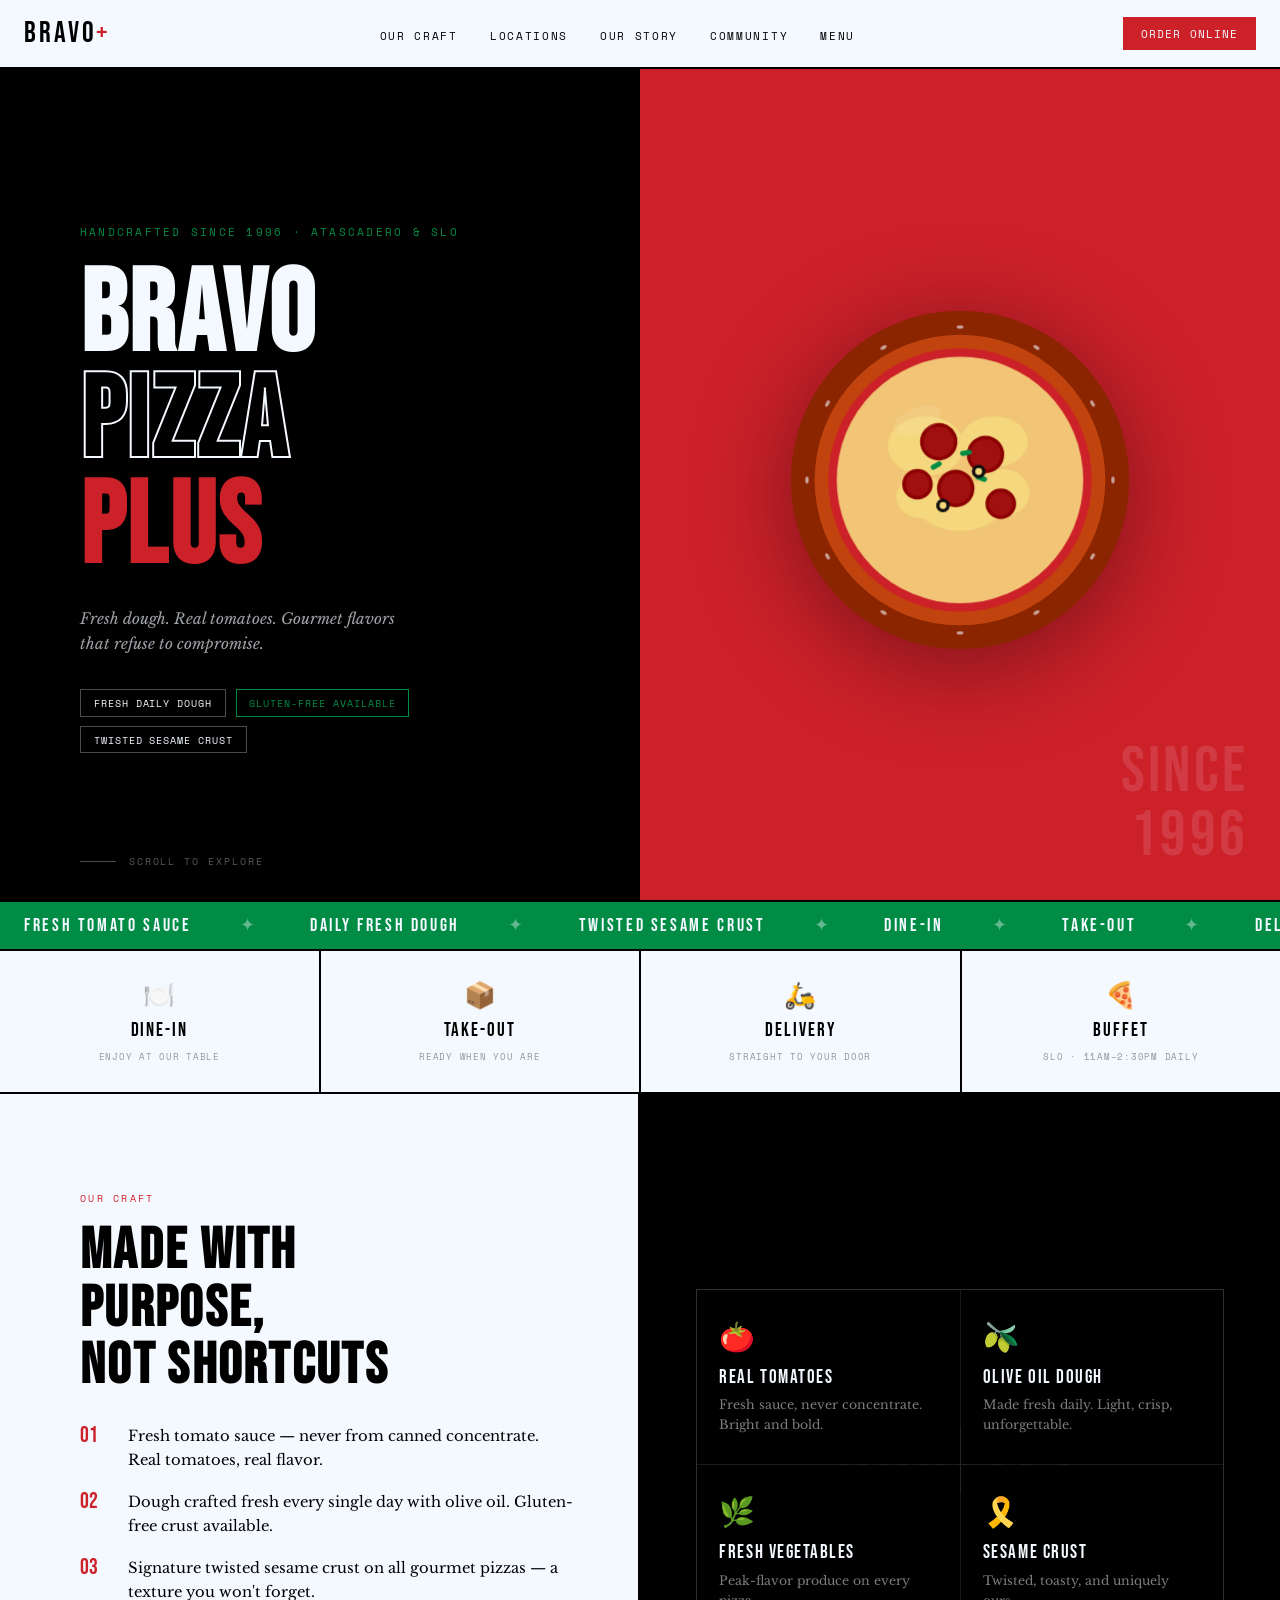
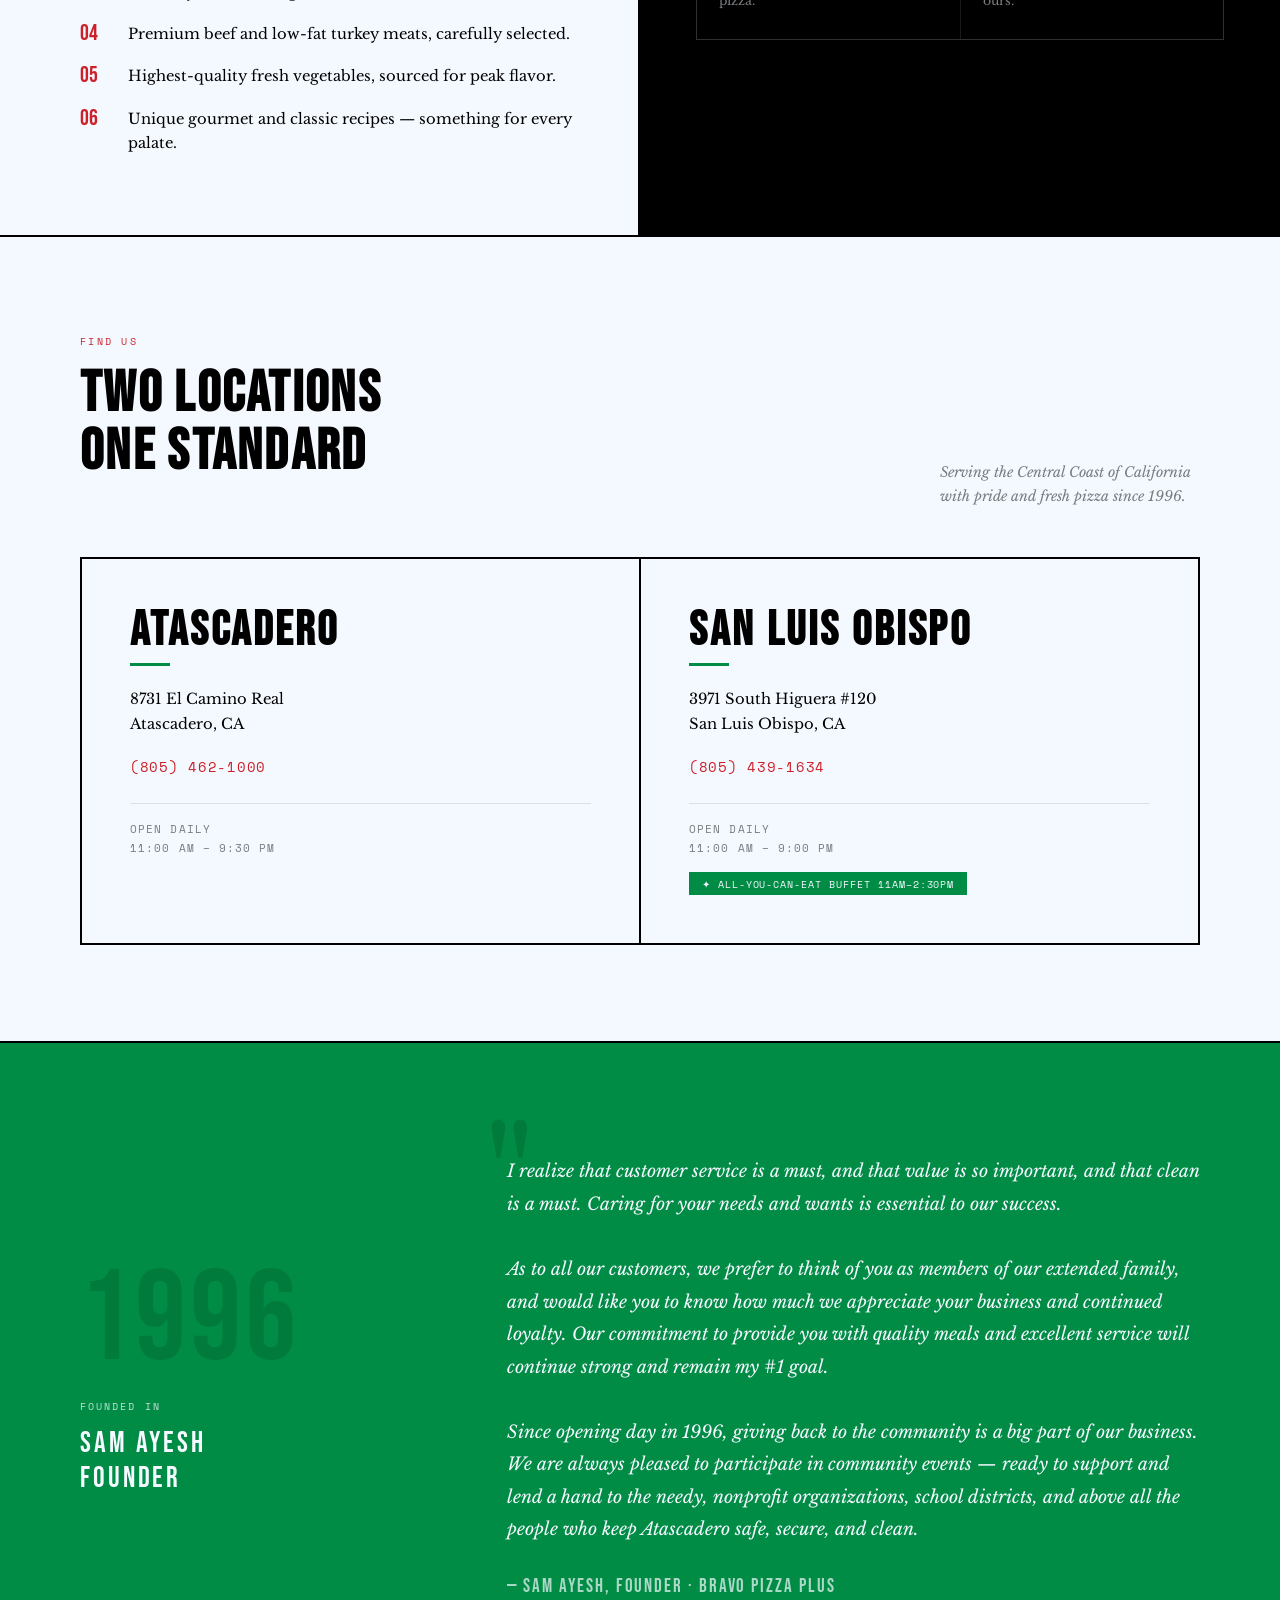
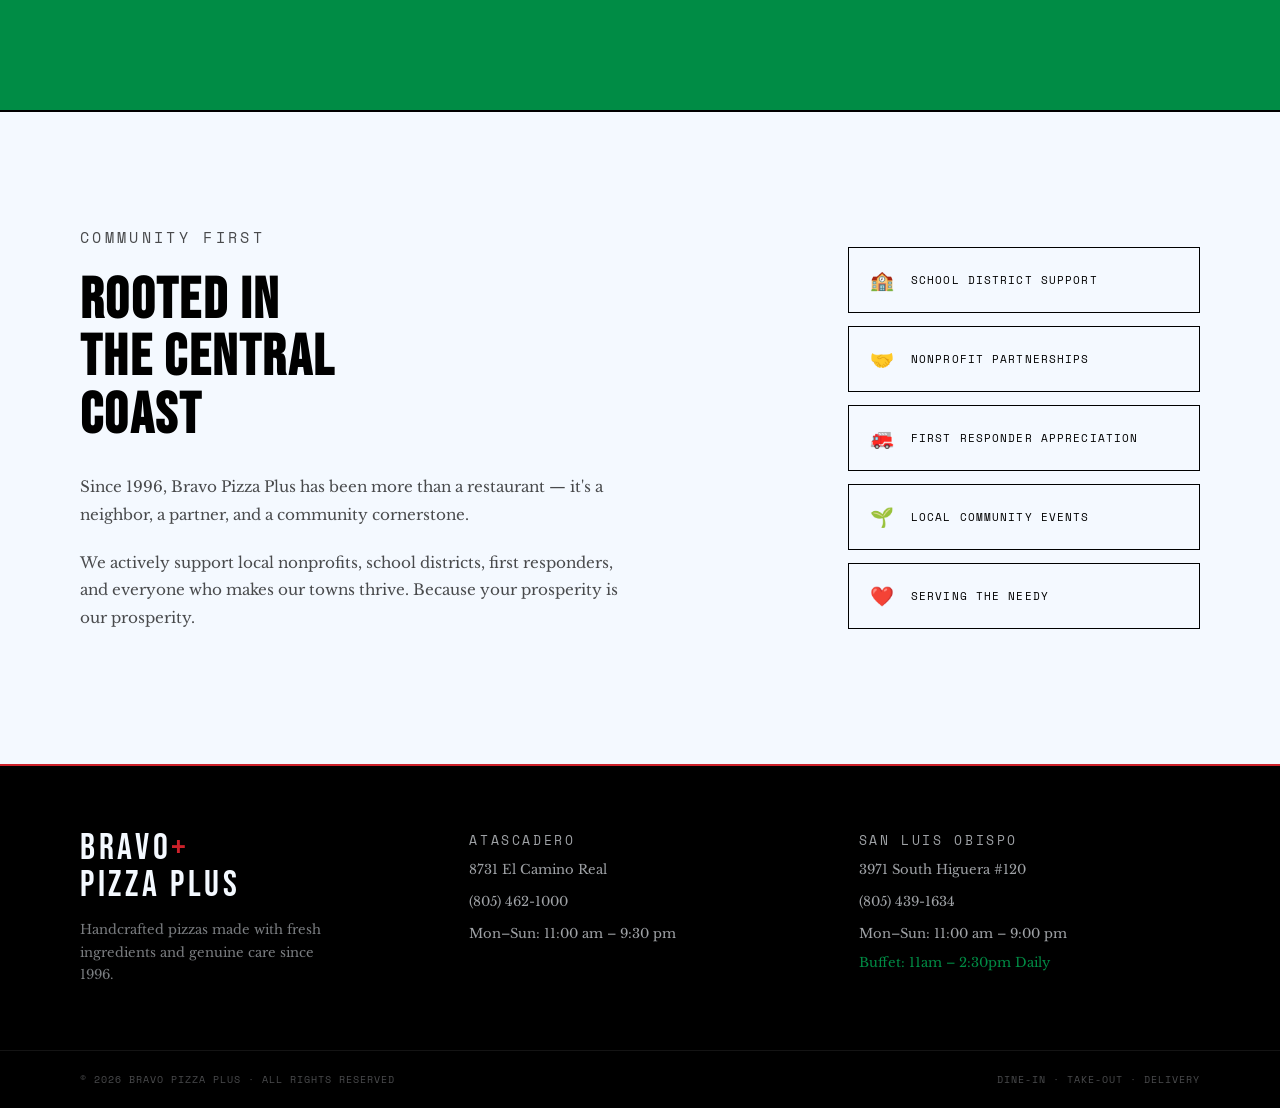
==== commit 81bc8914: "QoL #4" ====
--- a/index.html
+++ b/index.html
@@ -2,6 +2,7 @@
 <html lang="en">
 <head>
     <meta charset="UTF-8">
+    <meta name="robots" content="noindex, nofollow">
     <meta name="viewport" content="width=device-width, initial-scale=1.0, viewport-fit=cover">
     <meta name="theme-color" content="#000000">
     <title>Bravo Pizza Plus — Atascadero &amp; San Luis Obispo</title>
@@ -1005,7 +1006,7 @@
             }
 
             .hero-since {
-                font-size: 3rem;
+                font-size: 2rem;
                 bottom: 1.5rem;
                 right: 1.5rem;
             }
@@ -1193,6 +1194,11 @@
                 font-size: .55rem;
                 padding: .25rem .6rem;
             }
+        }
+
+        /* Hide scrollbar (Chrome, Safari, Edge) */
+        body::-webkit-scrollbar {
+            display: none;
         }
     </style>
 </head>
@@ -1208,7 +1214,7 @@
         <li><a href="#community">Community</a></li>
         <li><a href="menu.html">Menu</a></li>
     </ul>
-    <a href="tel:8054621000" class="nav-cta">Order Now</a>
+    <a href="https://bravopizzaplus.hungerrush.com/Order/OrderType" class="nav-cta">Order Online</a>
     <button class="nav-hamburger" id="hamburger" aria-label="Open menu">
         <span></span><span></span><span></span>
     </button>
